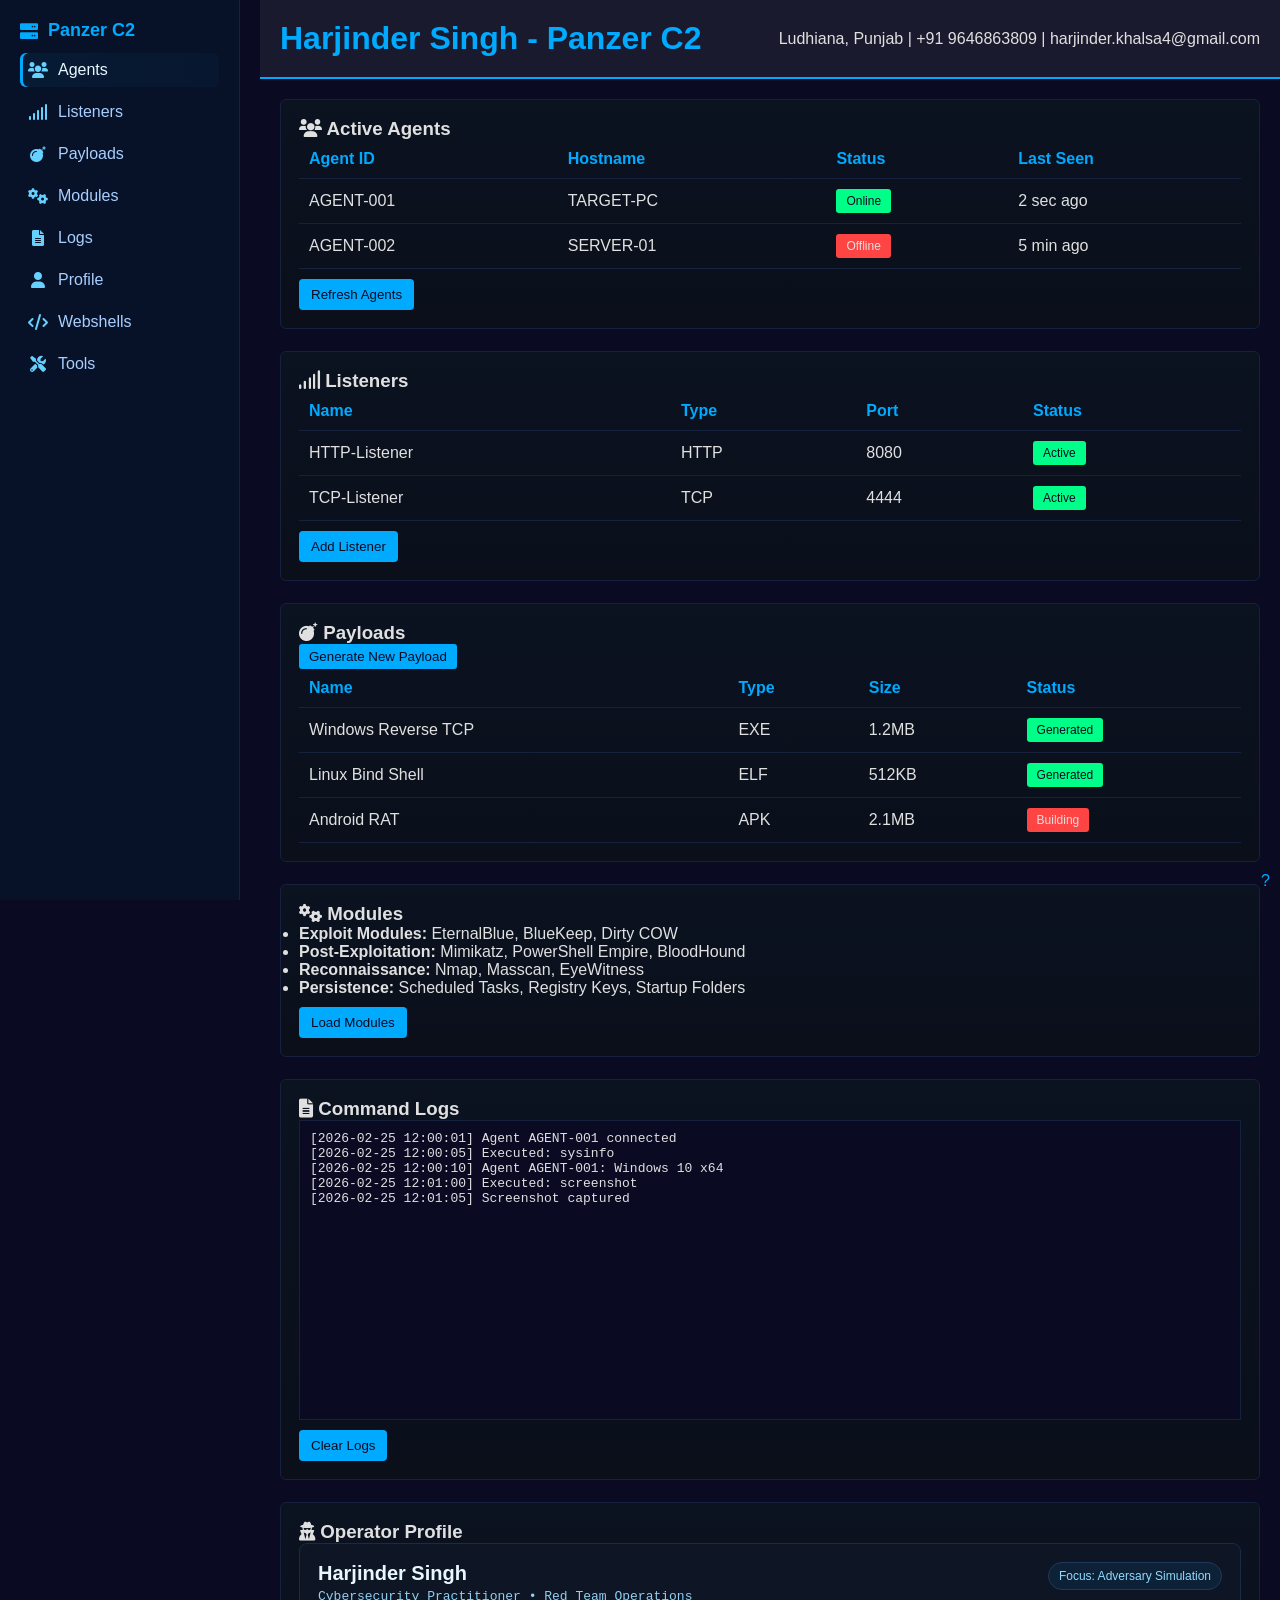
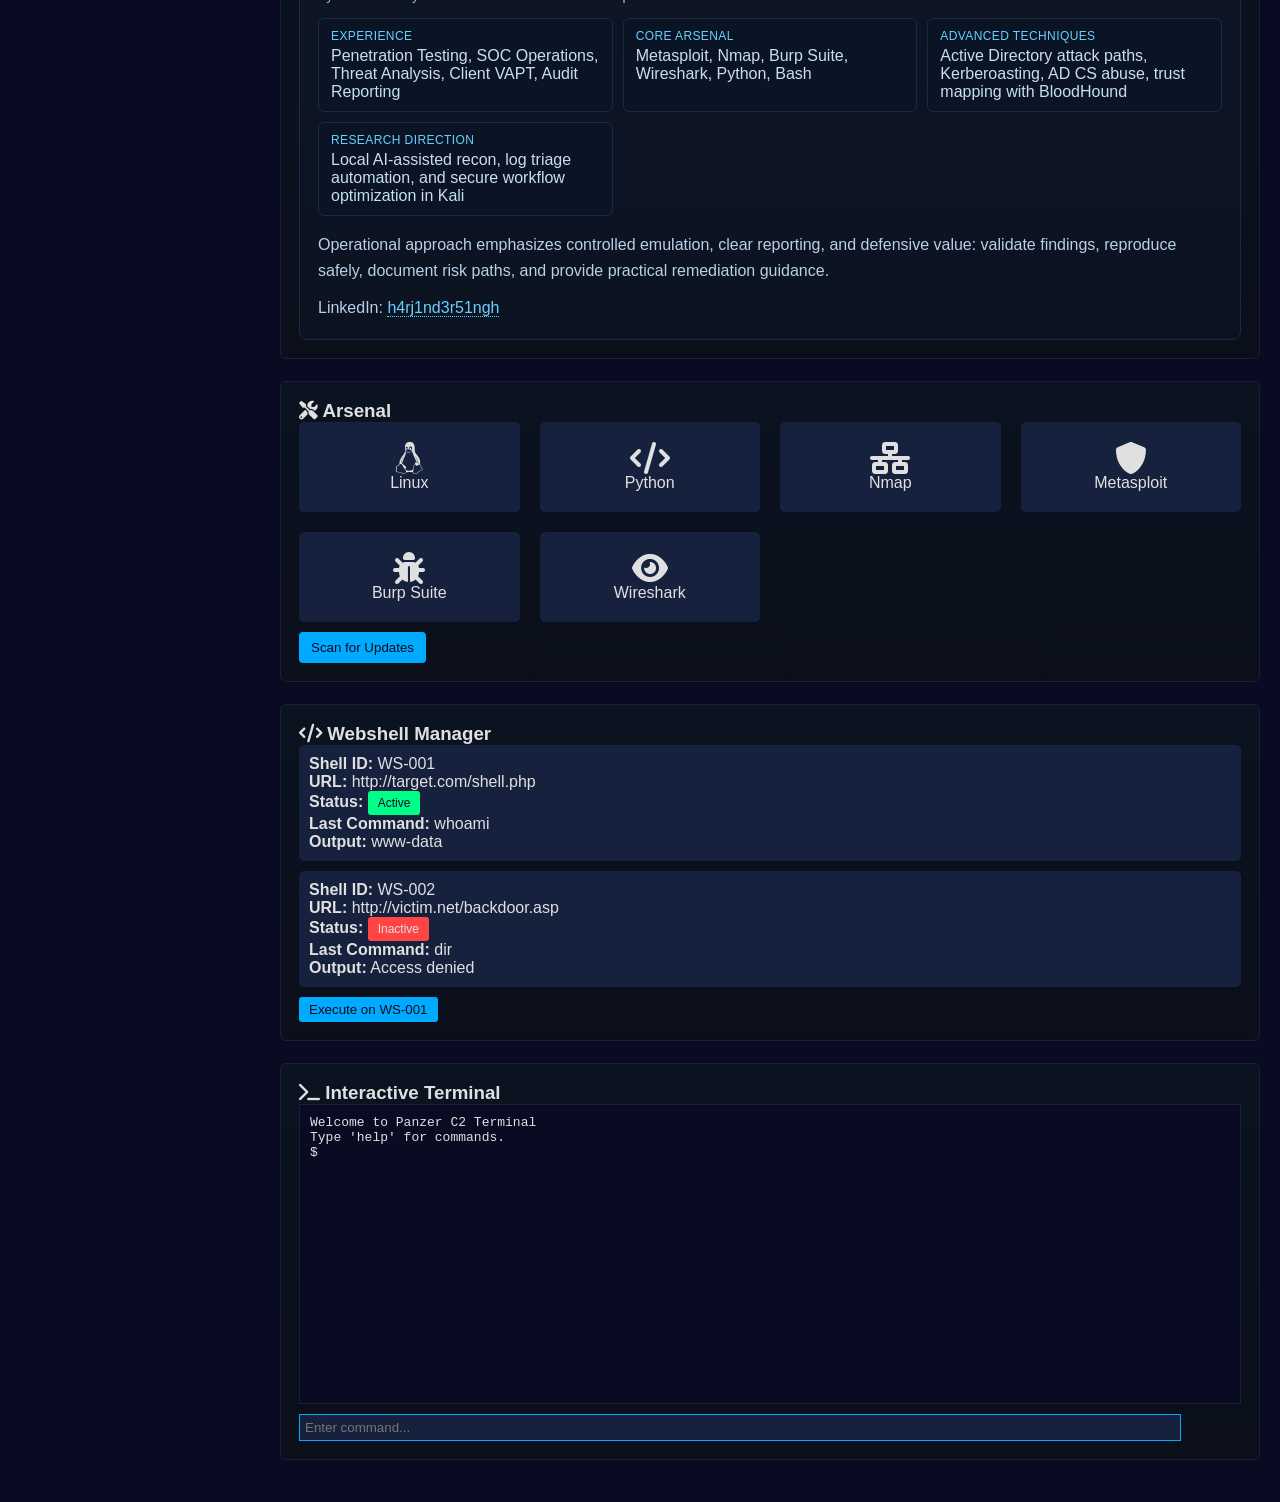
==== index.html @ d8435d5c "Add profile card section with user details" ====
<!DOCTYPE html>
<html lang="en">
<head>
    <meta charset="UTF-8">
    <meta name="viewport" content="width=device-width, initial-scale=1.0">
    <title>Harjinder Singh - Panzer C2</title>
    <link rel="stylesheet" href="https://cdnjs.cloudflare.com/ajax/libs/font-awesome/6.0.0/css/all.min.css">
    <style>
        * {
            box-sizing: border-box;
            margin: 0;
            padding: 0;
        }
        body {
            font-family: -apple-system, BlinkMacSystemFont, 'Segoe UI', Roboto, 'Helvetica Neue', Arial;
            background: #0a0a23;
            color: #e0e0e0;
            display: flex;
            min-height: 100vh;
        }

        .sidebar {
            width: 240px;
            background: #071228;
            padding: 20px;
            box-sizing: border-box;
            position: fixed;
            left: 0;
            top: 0;
            bottom: 0;
            overflow-y: auto;
            border-right: 1px solid #16213e;
        }
        .sidebar h2{
            color:#00aaff;
            font-size:18px;
            margin-bottom:12px;
            display:flex;
            align-items:center;
            gap:10px;
        }
        .sidebar ul{ list-style:none;padding:0;margin:10px 0; }
        .sidebar li{ margin:8px 0; }
        .sidebar a{ display:flex;gap:10px;align-items:center;color:#a8cfff;text-decoration:none;padding:8px;border-radius:6px;transition:background .12s,color .12s; }
        .sidebar a i{ width:20px; text-align:center; color:#66d1ff }
        .sidebar a:hover{ background: rgba(0,170,255,0.06); color:#e6f7ff }
        .sidebar a.active{ background: linear-gradient(90deg, rgba(0,170,255,0.06), rgba(0,170,255,0.03)); color:#e6f7ff; box-shadow: inset 3px 0 0 0 #00aaff }
        /* collapse behavior for small screens */
        .sidebar-toggle{ display:none; position:fixed; left:8px; top:8px; background:#00aaff;color:#071228;border:none;padding:8px;border-radius:6px; z-index:1000 }
        @media(max-width:900px){ .sidebar{ transform:translateX(-100%); transition:transform .22s ease } .sidebar.open{ transform:translateX(0) } .sidebar-toggle{ display:block } .main-content{ margin-left:0 } }

        .main-content {
            margin-left: 260px;
            flex: 1;
            display: flex;
            flex-direction: column;
            min-height: 100vh;
        }
        .header {
            background: #1a1a2e;
            padding: 20px;
            border-bottom: 2px solid #00aaff;
            display: flex;
            justify-content: space-between;
            align-items: center;
        }
        .header h1 {
            color: #00aaff;
        }
        /* audio removed - UI and engine stripped per user request */
        .dashboard {
            flex: 1;
            padding: 20px;
            overflow-y: auto;
        }
        /* panels styled later for unified dark gradient */
        .status {
            display: inline-block;
            padding: 5px 10px;
            border-radius: 3px;
            font-size: 12px;
        }
        .online { background: #00ff88; color: #0a0a23; }
        .offline { background: #ff4444; color: #e0e0e0; }
        table {
            width: 100%;
            border-collapse: collapse;
        }
        th, td {
            padding: 10px;
            text-align: left;
            border-bottom: 1px solid #16213e;
        }
        th {
            color: #00aaff;
        }
        .terminal {
            background: #0a0a23;
            border: 1px solid #16213e;
            height: 300px;
            overflow-y: auto;
            padding: 10px;
            font-family: monospace;
            color: #e0e0e0;
        }
        .input-group {
            margin-top: 10px;
        }
        input[type="text"] {
            width: calc(100% - 60px);
            background: #16213e;
            border: 1px solid #00aaff;
            color: #e0e0e0;
            padding: 5px;
        }
        input[type="text"]:focus {
            border-color: #00aaff;
            outline: none;
        }
        button {
            background: #00aaff;
            color: #0a0a23;
            border: none;
            padding: 5px 10px;
            cursor: pointer;
            border-radius: 3px;
        }
        button:hover {
            background: #0088cc;
        }
        .grid {
            display: grid;
            grid-template-columns: repeat(auto-fit, minmax(200px, 1fr));
            gap: 20px;
        }
        .grid div {
            text-align: center;
            padding: 20px;
            background: #16213e;
            border-radius: 5px;
            transition: background 0.3s;
        }
        .grid div:hover {
            background: #00aaff;
            color: #0a0a23;
        }
        .easter-egg {
            position: fixed;
            bottom: 10px;
            right: 10px;
            color: #00aaff;
            cursor: pointer;
        }
        .tooltip {
            position: relative;
            display: inline-block;
        }
        .tooltip .tooltiptext {
            visibility: hidden;
            width: 200px;
            background-color: #16213e;
            color: #e0e0e0;
            text-align: center;
            border-radius: 5px;
            padding: 5px;
            position: absolute;
            z-index: 1;
            bottom: 125%;
            left: 50%;
            margin-left: -100px;
            opacity: 0;
            transition: opacity 0.3s;
        }
        .tooltip:hover .tooltiptext {
            visibility: visible;
            opacity: 1;
        }
        .progress-bar {
            width: 100%;
            height: 20px;
            background: #16213e;
            border-radius: 10px;
            overflow: hidden;
            margin-top: 10px;
        }
        .progress-fill {
            height: 100%;
            background: #00aaff;
            width: 0%;
            transition: width 0.1s;
        }
        .webshell-item {
            background: #16213e;
            padding: 10px;
            margin-bottom: 10px;
            border-radius: 5px;
        }
        pre {
            overflow-x: auto;
            white-space: pre-wrap;
            word-wrap: break-word;
        }
        @keyframes glow {
            0% { box-shadow: 0 0 4px rgba(0,170,255,0.08); }
            50% { box-shadow: 0 0 16px rgba(0,170,255,0.12); }
            100% { box-shadow: 0 0 4px rgba(0,170,255,0.08); }
        }
        @keyframes slideIn {
            from { transform: translateY(18px); opacity: 0; }
            to { transform: translateY(0); opacity: 1; }
        }
        @keyframes rotate {
            from { transform: rotate(0deg); }
            to { transform: rotate(180deg); }
        }
        .panel {
            background: linear-gradient(180deg,#0b1220 0%, #0a0f1a 100%);
            border: 1px solid #16213e;
            border-radius: 6px;
            margin-bottom: 22px;
            padding: 18px;
            transition: border-color 0.2s ease, transform 0.2s ease, box-shadow 0.2s ease;
            animation: slideIn 0.42s ease-out;
            will-change: transform, box-shadow;
            position: relative;
            z-index: 1;
        }
        /* Use a focused class to avoid continuous pulsing and prevent overlap issues */
        .panel.focused {
            transform: translateY(-6px) scale(1.02);
            box-shadow: 0 12px 30px rgba(0,170,255,0.12);
            border-color: #00aaff;
            z-index: 50;
        }
        .panel:hover {
            border-color: #00aaff;
        }
        .panel h3 i {
            transition: transform 0.6s ease;
            display: inline-block;
        }
        .panel h3 i:hover {
            transform: rotate(180deg);
        }
        .action-btn {
            background: #00aaff;
            color: #0a0a23;
            border: none;
            padding: 8px 12px;
            cursor: pointer;
            border-radius: 4px;
            margin-top: 10px;
            transition: background 0.18s ease, box-shadow 0.18s ease, transform 0.12s ease;
        }
        .action-btn:hover {
            background: #0088cc;
            box-shadow: 0 8px 20px rgba(0,170,255,0.12);
            transform: translateY(-2px);
        }
        .profile-card {
            background: linear-gradient(180deg,#0e1626 0%, #0b1220 100%);
            border: 1px solid #1c2a45;
            border-radius: 8px;
            padding: 18px;
        }
        .profile-top {
            display: flex;
            justify-content: space-between;
            gap: 12px;
            flex-wrap: wrap;
            margin-bottom: 14px;
        }
        .profile-name {
            color: #e8f6ff;
            font-size: 20px;
            font-weight: 700;
            margin-bottom: 4px;
        }
        .profile-role {
            color: #8fcff1;
            font-family: 'Courier New', monospace;
            font-size: 13px;
        }
        .profile-badge {
            color: #91d9ff;
            border: 1px solid #1f395c;
            border-radius: 999px;
            padding: 6px 10px;
            font-size: 12px;
            align-self: flex-start;
            background: rgba(0,170,255,0.08);
        }
        .profile-grid {
            display: grid;
            grid-template-columns: repeat(auto-fit, minmax(240px, 1fr));
            gap: 10px;
            margin: 12px 0 16px;
        }
        .profile-item {
            background: #0b1424;
            border: 1px solid #1a2a45;
            border-radius: 6px;
            padding: 10px 12px;
            color: #c6dff2;
        }
        .profile-label {
            display: block;
            color: #66d1ff;
            font-size: 12px;
            margin-bottom: 4px;
            text-transform: uppercase;
            letter-spacing: .4px;
        }
        .profile-note {
            margin-top: 12px;
            color: #b8d1e6;
            line-height: 1.6;
        }
        .profile-link {
            color: #66d1ff;
            text-decoration: none;
            border-bottom: 1px dotted #66d1ff;
        }
        .profile-link:hover {
            color: #a8e8ff;
            border-bottom-color: #a8e8ff;
        }
    </style>
</head>
<body>
    <button class="sidebar-toggle" id="sidebarToggle">☰</button>
    <div class="sidebar">
        <h2><i class="fas fa-server"></i> Panzer C2</h2>
        <ul>
            <li><a href="#agents" class="active"><i class="fas fa-users"></i> Agents</a></li>
            <li><a href="#listeners"><i class="fas fa-signal"></i> Listeners</a></li>
            <li><a href="#payloads"><i class="fas fa-bomb"></i> Payloads</a></li>
            <li><a href="#modules"><i class="fas fa-cogs"></i> Modules</a></li>
            <li><a href="#logs"><i class="fas fa-file-alt"></i> Logs</a></li>
            <!-- Red Team Tactics removed -->
            <li><a href="#profile"><i class="fas fa-user"></i> Profile</a></li>
            <li><a href="#webshells"><i class="fas fa-code"></i> Webshells</a></li>
            <li><a href="#tools"><i class="fas fa-tools"></i> Tools</a></li>
        </ul>
    </div>
    <div class="main-content">
        <div class="header">
            <h1>Harjinder Singh - Panzer C2</h1>
            <div style="display:flex;gap:10px;align-items:center;">
                <div>Ludhiana, Punjab | +91 9646863809 | harjinder.khalsa4@gmail.com</div>
            </div>
        </div>
        <div class="dashboard">
            <div id="agents" class="panel">
                <h3><i class="fas fa-users"></i> Active Agents</h3>
                <table>
                    <thead>
                        <tr>
                            <th>Agent ID</th>
                            <th>Hostname</th>
                            <th>Status</th>
                            <th>Last Seen</th>
                        </tr>
                    </thead>
                    <tbody>
                        <tr>
                            <td>AGENT-001</td>
                            <td>TARGET-PC</td>
                            <td><span class="status online">Online</span></td>
                            <td id="agent1-time">0 sec ago</td>
                        </tr>
                        <tr>
                            <td>AGENT-002</td>
                            <td>SERVER-01</td>
                            <td><span class="status offline">Offline</span></td>
                            <td id="agent2-time">5 min ago</td>
                        </tr>
                    </tbody>
                </table>
                <button class="action-btn" onclick="refreshAgents()">Refresh Agents</button>
            </div>
            <div id="listeners" class="panel">
                <h3><i class="fas fa-signal"></i> Listeners</h3>
                <table>
                    <thead>
                        <tr>
                            <th>Name</th>
                            <th>Type</th>
                            <th>Port</th>
                            <th>Status</th>
                        </tr>
                    </thead>
                    <tbody>
                        <tr>
                            <td>HTTP-Listener</td>
                            <td>HTTP</td>
                            <td>8080</td>
                            <td><span class="status online">Active</span></td>
                        </tr>
                        <tr>
                            <td>TCP-Listener</td>
                            <td>TCP</td>
                            <td>4444</td>
                            <td><span class="status online">Active</span></td>
                        </tr>
                    </tbody>
                </table>
                <button class="action-btn" onclick="addListener()">Add Listener</button>
            </div>
            <div id="payloads" class="panel">
                <h3><i class="fas fa-bomb"></i> Payloads</h3>
                <button onclick="generatePayload()">Generate New Payload</button>
                <div class="progress-bar" id="payload-progress" style="display: none;">
                    <div class="progress-fill" id="payload-fill"></div>
                </div>
                <table>
                    <thead>
                        <tr>
                            <th>Name</th>
                            <th>Type</th>
                            <th>Size</th>
                            <th>Status</th>
                        </tr>
                    </thead>
                    <tbody id="payload-table">
                        <tr>
                            <td>Windows Reverse TCP</td>
                            <td>EXE</td>
                            <td>1.2MB</td>
                            <td><span class="status online">Generated</span></td>
                        </tr>
                        <tr>
                            <td>Linux Bind Shell</td>
                            <td>ELF</td>
                            <td>512KB</td>
                            <td><span class="status online">Generated</span></td>
                        </tr>
                        <tr>
                            <td>Android RAT</td>
                            <td>APK</td>
                            <td>2.1MB</td>
                            <td><span class="status offline">Building</span></td>
                        </tr>
                    </tbody>
                </table>
            </div>
            <div id="modules" class="panel">
                <h3><i class="fas fa-cogs"></i> Modules</h3>
                <ul>
                    <li><strong>Exploit Modules:</strong> EternalBlue, BlueKeep, Dirty COW</li>
                    <li><strong>Post-Exploitation:</strong> Mimikatz, PowerShell Empire, BloodHound</li>
                    <li><strong>Reconnaissance:</strong> Nmap, Masscan, EyeWitness</li>
                    <li><strong>Persistence:</strong> Scheduled Tasks, Registry Keys, Startup Folders</li>
                </ul>
                <button class="action-btn" onclick="loadModules()">Load Modules</button>
            </div>
            <div id="logs" class="panel">
                <h3><i class="fas fa-file-alt"></i> Command Logs</h3>
                <div class="terminal" id="logs-output">
                    <p>[2026-02-25 12:00:01] Agent AGENT-001 connected</p>
                    <p>[2026-02-25 12:00:05] Executed: sysinfo</p>
                    <p>[2026-02-25 12:00:10] Agent AGENT-001: Windows 10 x64</p>
                    <p>[2026-02-25 12:01:00] Executed: screenshot</p>
                    <p>[2026-02-25 12:01:05] Screenshot captured</p>
                </div>
                <button class="action-btn" onclick="clearLogs()">Clear Logs</button>
            </div>
            <!-- Tips panel removed per request -->
            <div id="profile" class="panel">
                <h3><i class="fas fa-user-secret"></i> Operator Profile</h3>
                <div class="profile-card">
                    <div class="profile-top">
                        <div>
                            <div class="profile-name">Harjinder Singh</div>
                            <div class="profile-role">Cybersecurity Practitioner • Red Team Operations</div>
                        </div>
                        <span class="profile-badge">Focus: Adversary Simulation</span>
                    </div>

                    <div class="profile-grid">
                        <div class="profile-item">
                            <span class="profile-label">Experience</span>
                            Penetration Testing, SOC Operations, Threat Analysis, Client VAPT, Audit Reporting
                        </div>
                        <div class="profile-item">
                            <span class="profile-label">Core Arsenal</span>
                            Metasploit, Nmap, Burp Suite, Wireshark, Python, Bash
                        </div>
                        <div class="profile-item">
                            <span class="profile-label">Advanced Techniques</span>
                            Active Directory attack paths, Kerberoasting, AD CS abuse, trust mapping with BloodHound
                        </div>
                        <div class="profile-item">
                            <span class="profile-label">Research Direction</span>
                            Local AI-assisted recon, log triage automation, and secure workflow optimization in Kali
                        </div>
                    </div>

                    <div class="profile-note">
                        Operational approach emphasizes controlled emulation, clear reporting, and defensive value: validate findings, reproduce safely, document risk paths, and provide practical remediation guidance.
                    </div>

                    <div class="profile-note">
                        LinkedIn: <a class="profile-link" href="https://www.linkedin.com/in/h4rj1nd3r51ngh/" target="_blank">h4rj1nd3r51ngh</a>
                    </div>
                </div>
            </div>
            <div id="tools" class="panel">
                <h3><i class="fas fa-tools"></i> Arsenal</h3>
                <div class="grid">
                    <div class="tooltip"><i class="fab fa-linux fa-2x"></i><br>Linux<span class="tooltiptext">Master Linux for red team ops - essential for pentesting.</span></div>
                    <div class="tooltip"><i class="fas fa-code fa-2x"></i><br>Python<span class="tooltiptext">Script custom tools and automate attacks with Python.</span></div>
                    <div class="tooltip"><i class="fas fa-network-wired fa-2x"></i><br>Nmap<span class="tooltiptext">Network mapper for reconnaissance and port scanning.</span></div>
                    <div class="tooltip"><i class="fas fa-shield-alt fa-2x"></i><br>Metasploit<span class="tooltiptext">Framework for developing and executing exploits.</span></div>
                    <div class="tooltip"><i class="fas fa-bug fa-2x"></i><br>Burp Suite<span class="tooltiptext">Web vulnerability scanner and proxy tool.</span></div>
                    <div class="tooltip"><i class="fas fa-eye fa-2x"></i><br>Wireshark<span class="tooltiptext">Packet analyzer for network traffic inspection.</span></div>
                </div>
                <button class="action-btn" onclick="scanTools()">Scan for Updates</button>
            </div>
            <div id="webshells" class="panel">
                <h3><i class="fas fa-code"></i> Webshell Manager</h3>
                <div class="webshell-item">
                    <strong>Shell ID:</strong> WS-001<br>
                    <strong>URL:</strong> http://target.com/shell.php<br>
                    <strong>Status:</strong> <span class="status online">Active</span><br>
                    <strong>Last Command:</strong> whoami<br>
                    <strong>Output:</strong> www-data
                </div>
                <div class="webshell-item">
                    <strong>Shell ID:</strong> WS-002<br>
                    <strong>URL:</strong> http://victim.net/backdoor.asp<br>
                    <strong>Status:</strong> <span class="status offline">Inactive</span><br>
                    <strong>Last Command:</strong> dir<br>
                    <strong>Output:</strong> Access denied
                </div>
                <button onclick="executeWebshell('WS-001', 'ls -la')">Execute on WS-001</button>
            </div>
            <div class="panel">
                <h3><i class="fas fa-terminal"></i> Interactive Terminal</h3>
                <div class="terminal" id="terminal-output">
                    <p>Welcome to Panzer C2 Terminal</p>
                    <p>Type 'help' for commands.</p>
                    <p>$ </p>
                </div>
                <div class="input-group">
                    <input type="text" id="terminal-input" placeholder="Enter command..." onkeypress="handleKeyPress(event)">
                </div>
            </div>
        </div>
    </div>
    <script>
        function handleKeyPress(event) {
            if (event.key === 'Enter') {
                const input = document.getElementById('terminal-input');
                const output = document.getElementById('terminal-output');
                const command = input.value.trim();
                output.innerHTML += `<p>$ ${command}</p>`;
                if (window.playType) playType();
                processCommand(command, output);
                input.value = '';
                output.scrollTop = output.scrollHeight;
            }
        }

        function processCommand(cmd, output) {
            const commands = {
                'help': 'Available: help, whoami, agents, listeners, payloads, modules, sysinfo, nmap, exploit, pivot, screenshot, keylog, clear, easter',
                'whoami': 'Operator: harjinder\nRole: Red Team Lead\nClearance: TOP SECRET',
                'agents': 'AGENT-001: TARGET-PC (Online) - Windows 10\nAGENT-002: SERVER-01 (Offline) - Linux\nAGENT-003: MOBILE-01 (Online) - Android',
                'listeners': 'HTTP-Listener: 8080 (Active) - 192.168.1.100\nTCP-Listener: 4444 (Active) - 10.0.0.1\nHTTPS-Listener: 8443 (Active) - domain.com',
                'payloads': 'Available Payloads:\n- windows/meterpreter/reverse_tcp\n- linux/x64/meterpreter/reverse_tcp\n- android/meterpreter/reverse_tcp',
                'modules': 'Loaded Modules:\n- exploit/windows/smb/ms17_010_eternalblue\n- post/windows/gather/hashdump\n- auxiliary/scanner/portscan/tcp',
                'sysinfo': 'Panzer C2 Server\nOS: Kali Linux 2023.4\nKernel: 6.1.0\nUptime: 7 days\nMemory: 8GB/16GB\nCPU: Intel i7-9750H',
                'nmap': 'Starting Nmap 7.94 ( https://nmap.org )\nNmap scan report for 192.168.1.1\nHost is up (0.00050s latency).\nNot shown: 997 closed tcp ports (reset)\nPORT    STATE SERVICE  VERSION\n22/tcp  open  ssh      OpenSSH 8.9p1\n80/tcp  open  http     Apache httpd 2.4.54\n443/tcp open  ssl/http Apache httpd 2.4.54',
                'exploit': 'Usage: exploit <module> <target>\nExample: exploit eternalblue 192.168.1.100\n[*] Exploiting target...\n[+] Shell obtained!',
                'pivot': 'Pivoting through AGENT-001...\n[*] Setting up SOCKS proxy on port 1080\n[+] Pivot established. Use proxychains for lateral movement.',
                'screenshot': 'Taking screenshot from AGENT-001...\n[+] Screenshot saved: screenshot_20260225.png',
                'keylog': 'Starting keylogger on AGENT-001...\n[+] Keylogger active. Logs will be exfiltrated every 5 minutes.',
                'easter': '🎉 Easter Egg Found! You\'re a true hacker. Here\'s a tip: Always sanitize your inputs! 🦕',
                'clear': () => { output.innerHTML = '<p>Welcome to Panzer C2 Terminal</p><p>Type \'help\' for commands.</p><p>$ </p>'; return ''; }
            };
            let response = commands[cmd] || `Unknown command: ${cmd}. Type 'help' for available commands.`;
            if (typeof response === 'function') {
                response = response();
            }
            if (response) {
                const lines = response.split('\n');
                lines.forEach(line => output.innerHTML += `<p>${line}</p>`);
                if (cmd !== 'clear') output.innerHTML += '<p>$ </p>';
            }
        }

        // Sidebar navigation
        document.querySelectorAll('.sidebar a').forEach(link => {
            link.addEventListener('click', function(e) {
                e.preventDefault();
                document.querySelectorAll('.sidebar a').forEach(a => a.classList.remove('active'));
                this.classList.add('active');
                const target = document.getElementById(this.getAttribute('href').substring(1));
                if (target) {
                    target.scrollIntoView({ behavior: 'smooth' });
                }
            });
        });

        // sidebar toggle (small screens)
        const sidebarToggle = document.getElementById('sidebarToggle');
        if(sidebarToggle){ sidebarToggle.addEventListener('click', ()=>{
            document.querySelector('.sidebar').classList.toggle('open');
        }); }

        // ensure first menu item active by default
        (function(){ const first = document.querySelector('.sidebar a'); if(first) first.classList.add('active'); })();

        // Dynamic agent response times
        let agent1Seconds = 0;
        setInterval(() => {
            agent1Seconds = (agent1Seconds + 1) % 60;
            document.getElementById('agent1-time').textContent = agent1Seconds + ' sec ago';
        }, 1000);

        // Payload generation animation
        function generatePayload() {
            const progress = document.getElementById('payload-progress');
            const fill = document.getElementById('payload-fill');
            const table = document.getElementById('payload-table');
            progress.style.display = 'block';
            let width = 0;
            const interval = setInterval(() => {
                width += 2;
                fill.style.width = width + '%';
                if (width >= 100) {
                    clearInterval(interval);
                    progress.style.display = 'none';
                    fill.style.width = '0%';
                    // Add new payload to table
                    const row = table.insertRow();
                    row.innerHTML = `
                        <td>New Payload</td>
                        <td>EXE</td>
                        <td>1.5MB</td>
                        <td><span class="status online">Generated</span></td>
                    `;
                    // play success sound
                    if (window.playSuccess) playSuccess();
                }
            }, 50);
        }

        // Webshell execution
        function executeWebshell(id, cmd) {
            alert(`Executing "${cmd}" on ${id}`);
            if (window.playExecute) playExecute();
            // Simulate output update
        }

        // New interactive functions
        function refreshAgents() {
            alert('Refreshing agents...');
            // Reset times
            agent1Seconds = 0;
            document.getElementById('agent1-time').textContent = '0 sec ago';
            if (window.playClick) playClick();
        }

        function addListener() {
            const table = document.querySelector('#listeners table tbody');
            const row = table.insertRow();
            row.innerHTML = `
                <td>New-Listener</td>
                <td>HTTPS</td>
                <td>8443</td>
                <td><span class="status online">Active</span></td>
            `;
            alert('New listener added!');
            if (window.playClick) playClick();
        }

        function loadModules() {
            alert('Modules loaded successfully!');
            if (window.playClick) playClick();
        }

        function clearLogs() {
            document.getElementById('logs-output').innerHTML = '<p>Logs cleared.</p>';
            if (window.playClick) playClick();
        }

        function scanTools() {
            alert('Scanning tools for updates... All up to date!');
            if (window.playClick) playClick();
        }

        // Simplified panel interactions (games and tips removed)
        function initPanelInteractions() {
            const panels = document.querySelectorAll('.panel');
            panels.forEach((p, i) => {
                p.style.animationDelay = `${i * 80}ms`;
                p.addEventListener('mouseenter', () => p.classList.add('focused'));
                p.addEventListener('mouseleave', () => p.classList.remove('focused'));
            });
            document.querySelectorAll('.action-btn').forEach(btn => {
                btn.addEventListener('click', () => { if (window.playClick) playClick(); });
            });
            document.addEventListener('click', (e) => {
                if (!e.target.closest('.panel')) panels.forEach(x => x.classList.remove('focused'));
            });
        }

        document.addEventListener('DOMContentLoaded', () => {
            initPanelInteractions();
        });

        /* audio removed: define harmless stubs so remaining calls are no-ops */
        function playClick(){}
        function playHover(){}
        function playSuccess(){}
        function playPop(){}
        function playType(){}
        function playExecute(){}
    </script>
    <div class="easter-egg" onclick="alert('🎉 You found the Easter Egg! Pro tip: Use \'easter\' in the terminal for more fun. 🦕')">?</div>
</body>
</html>
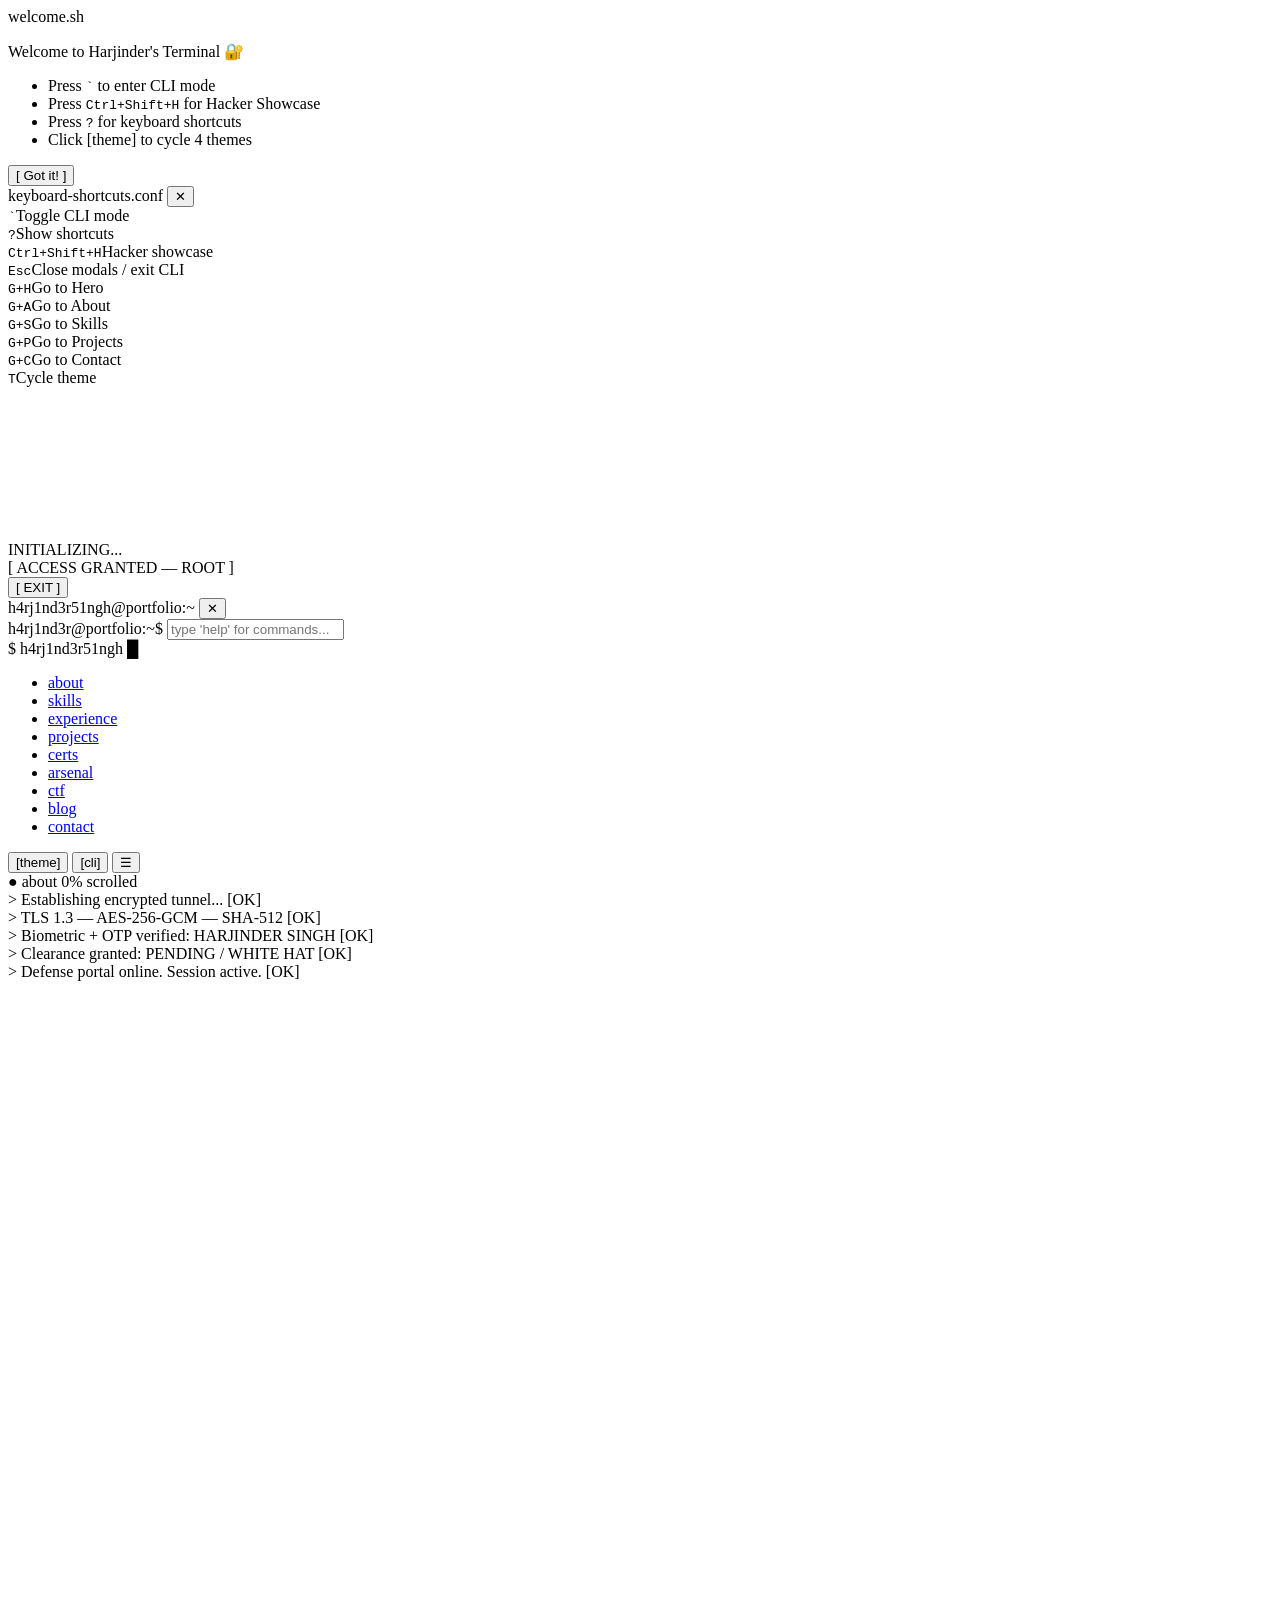
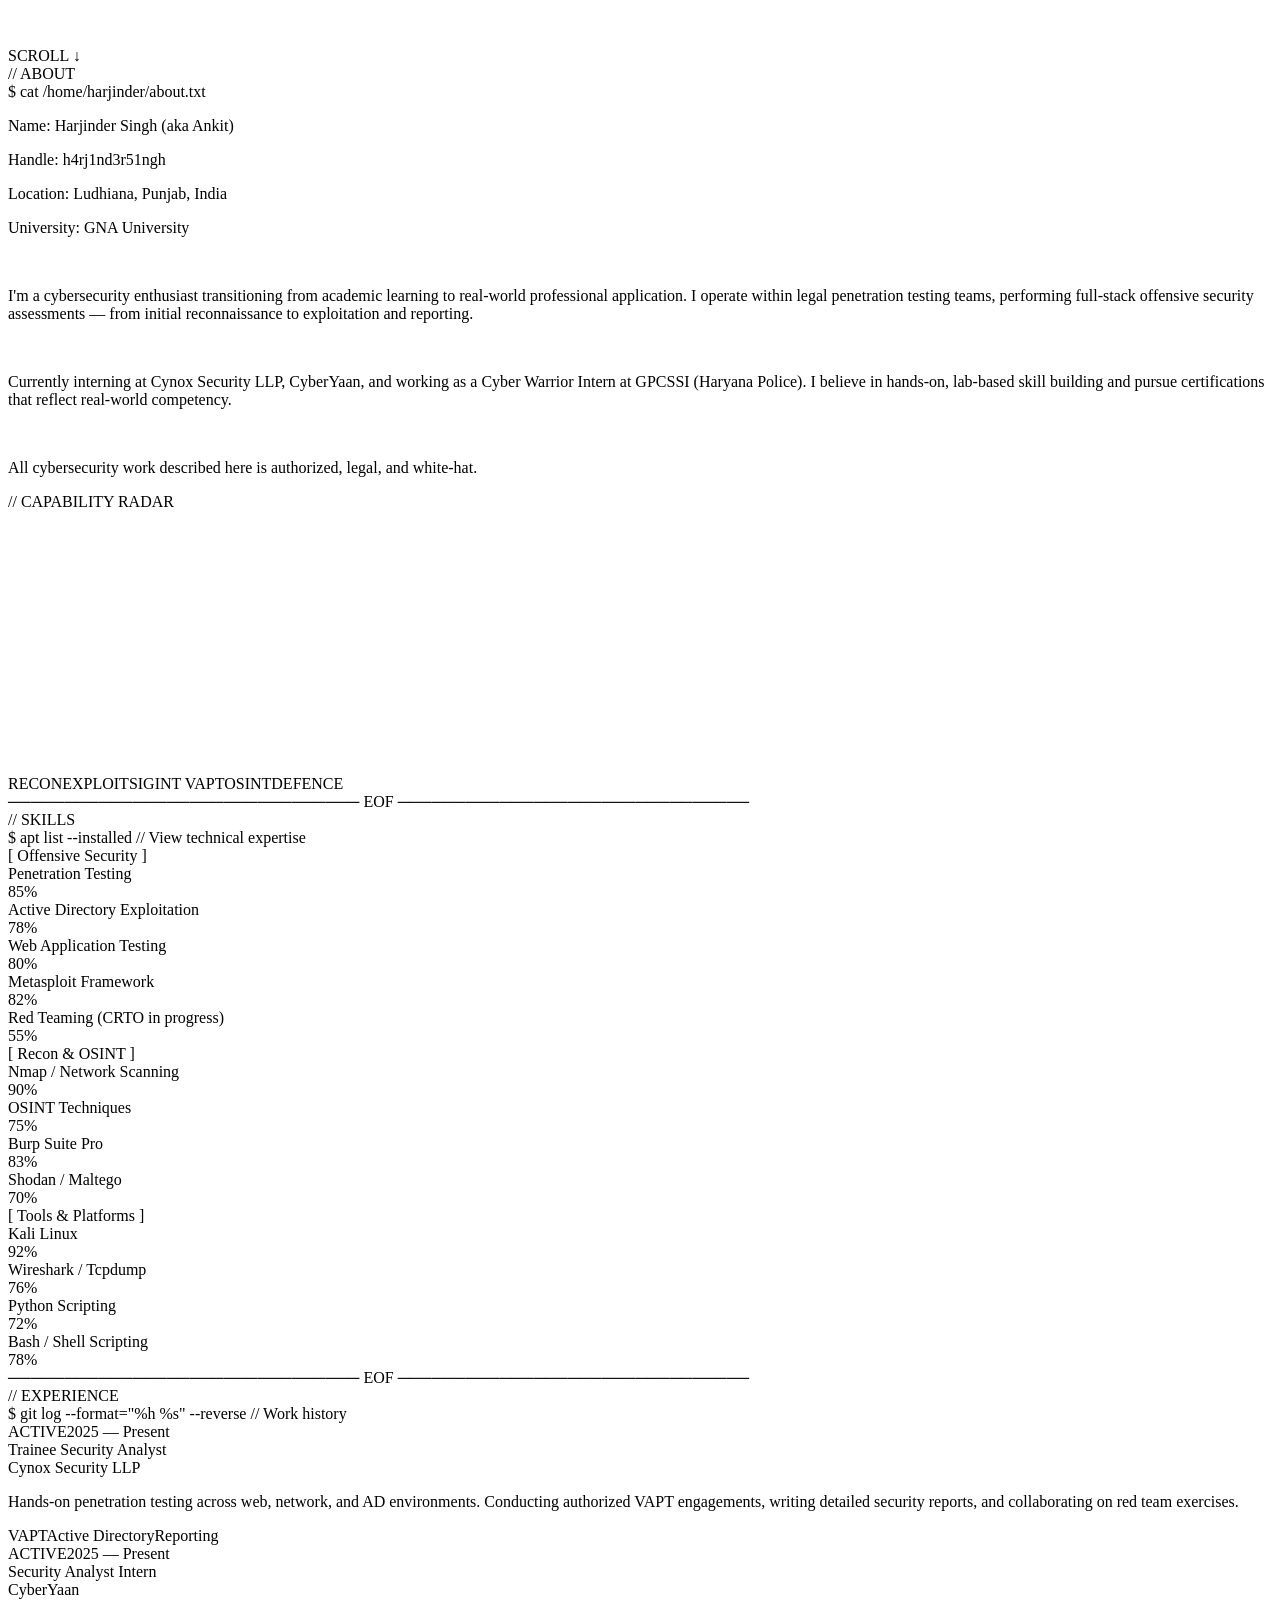
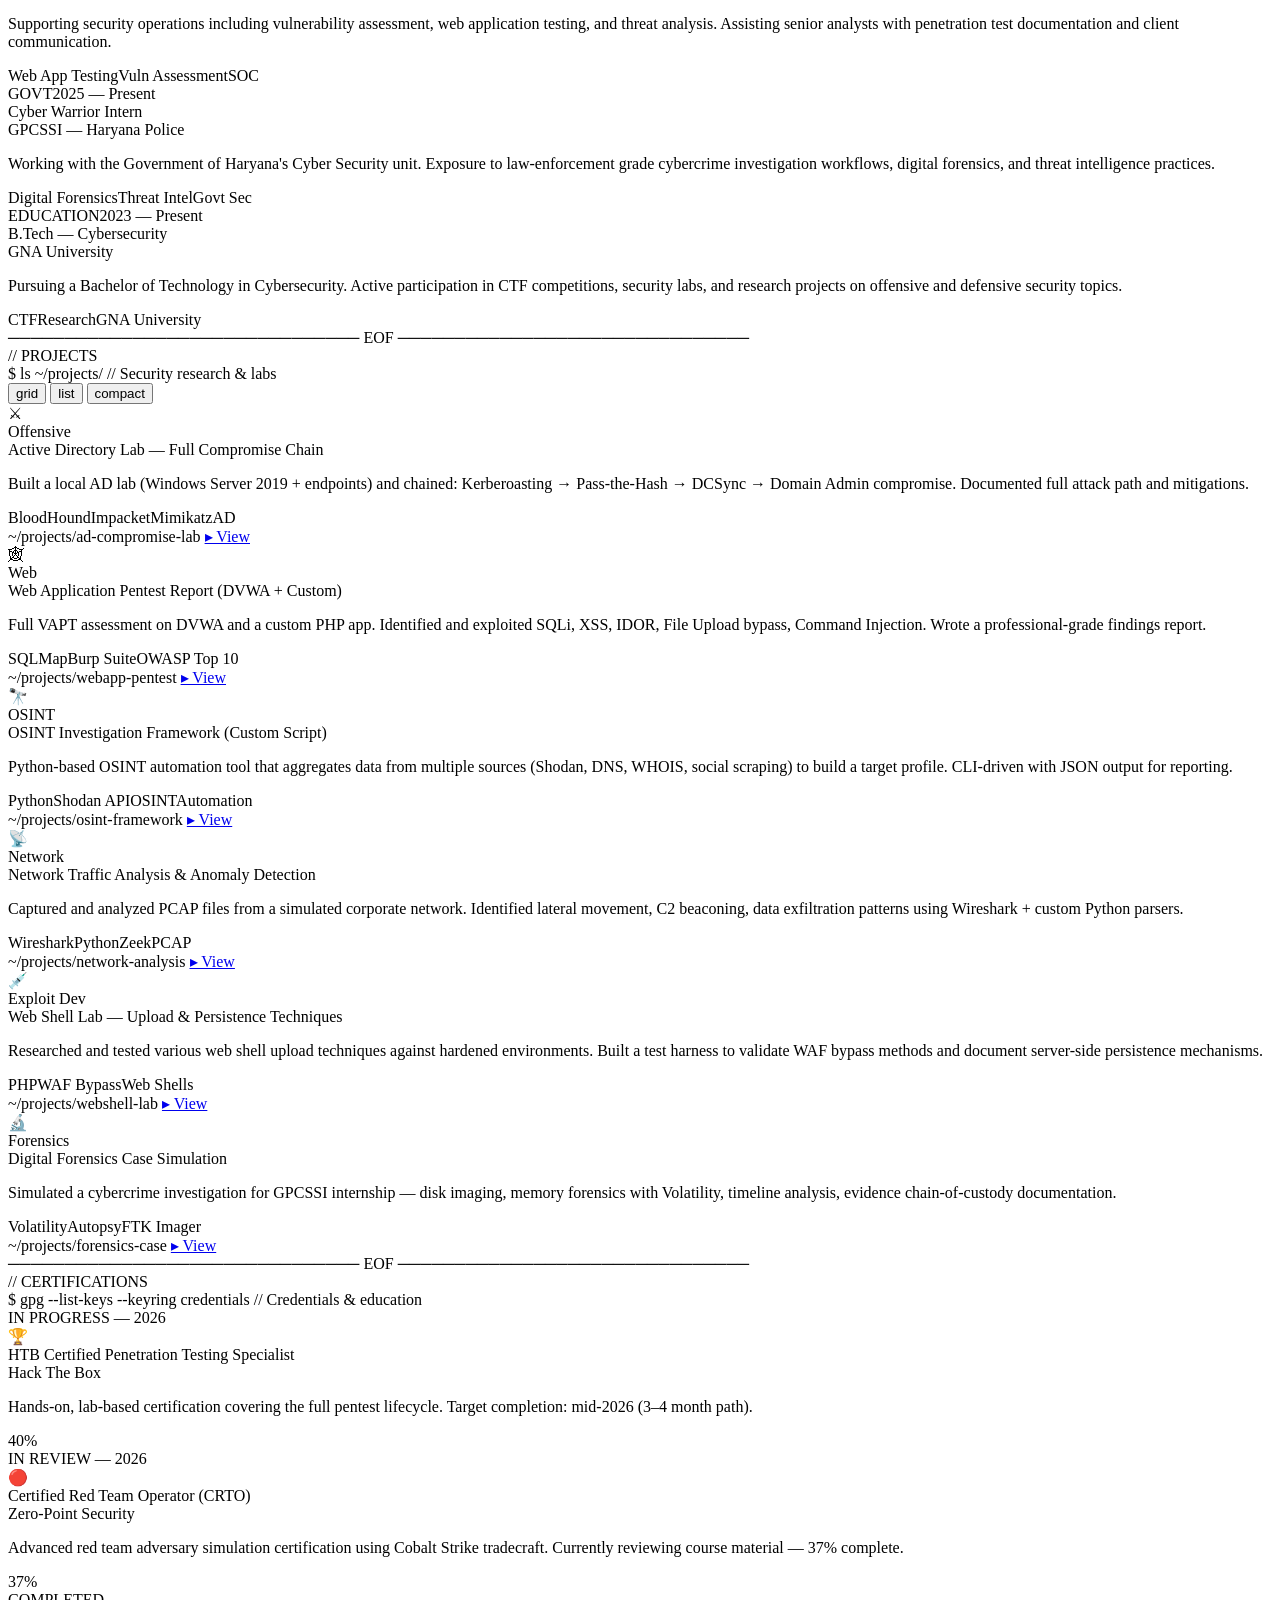
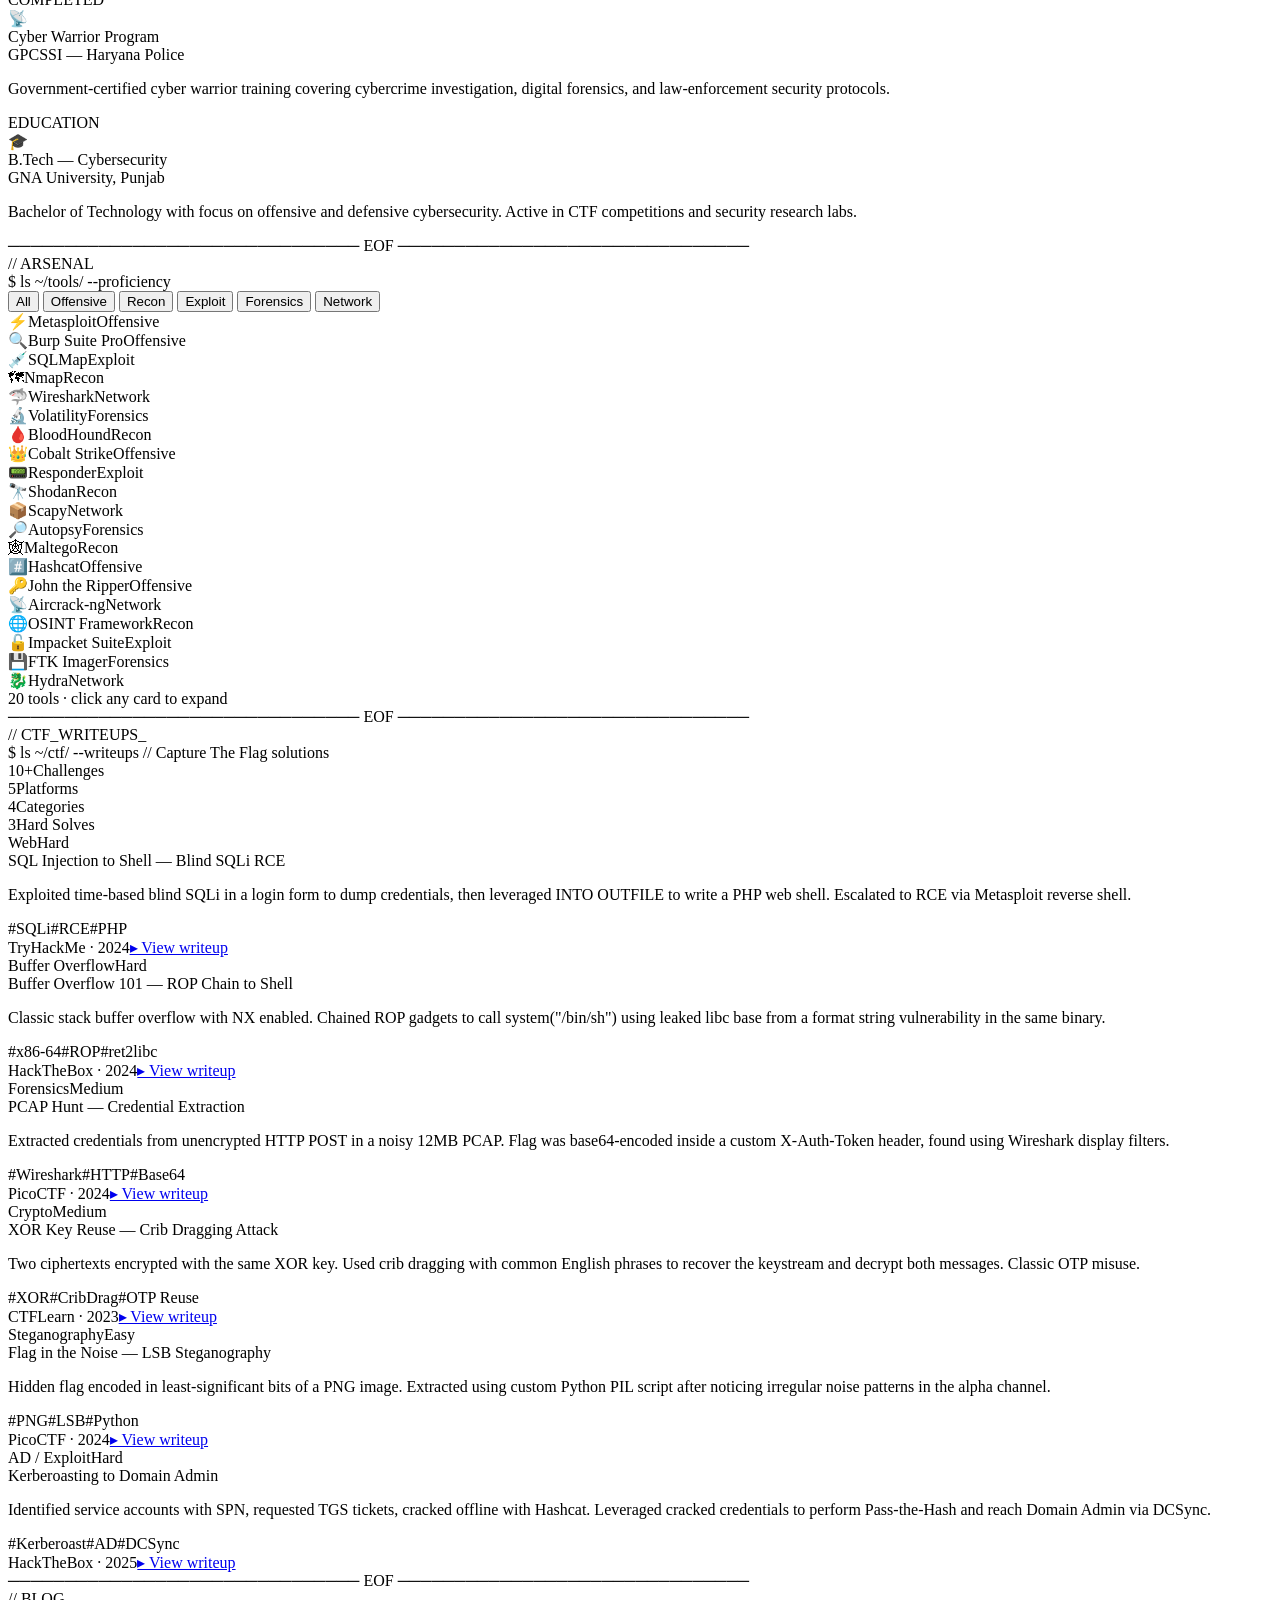
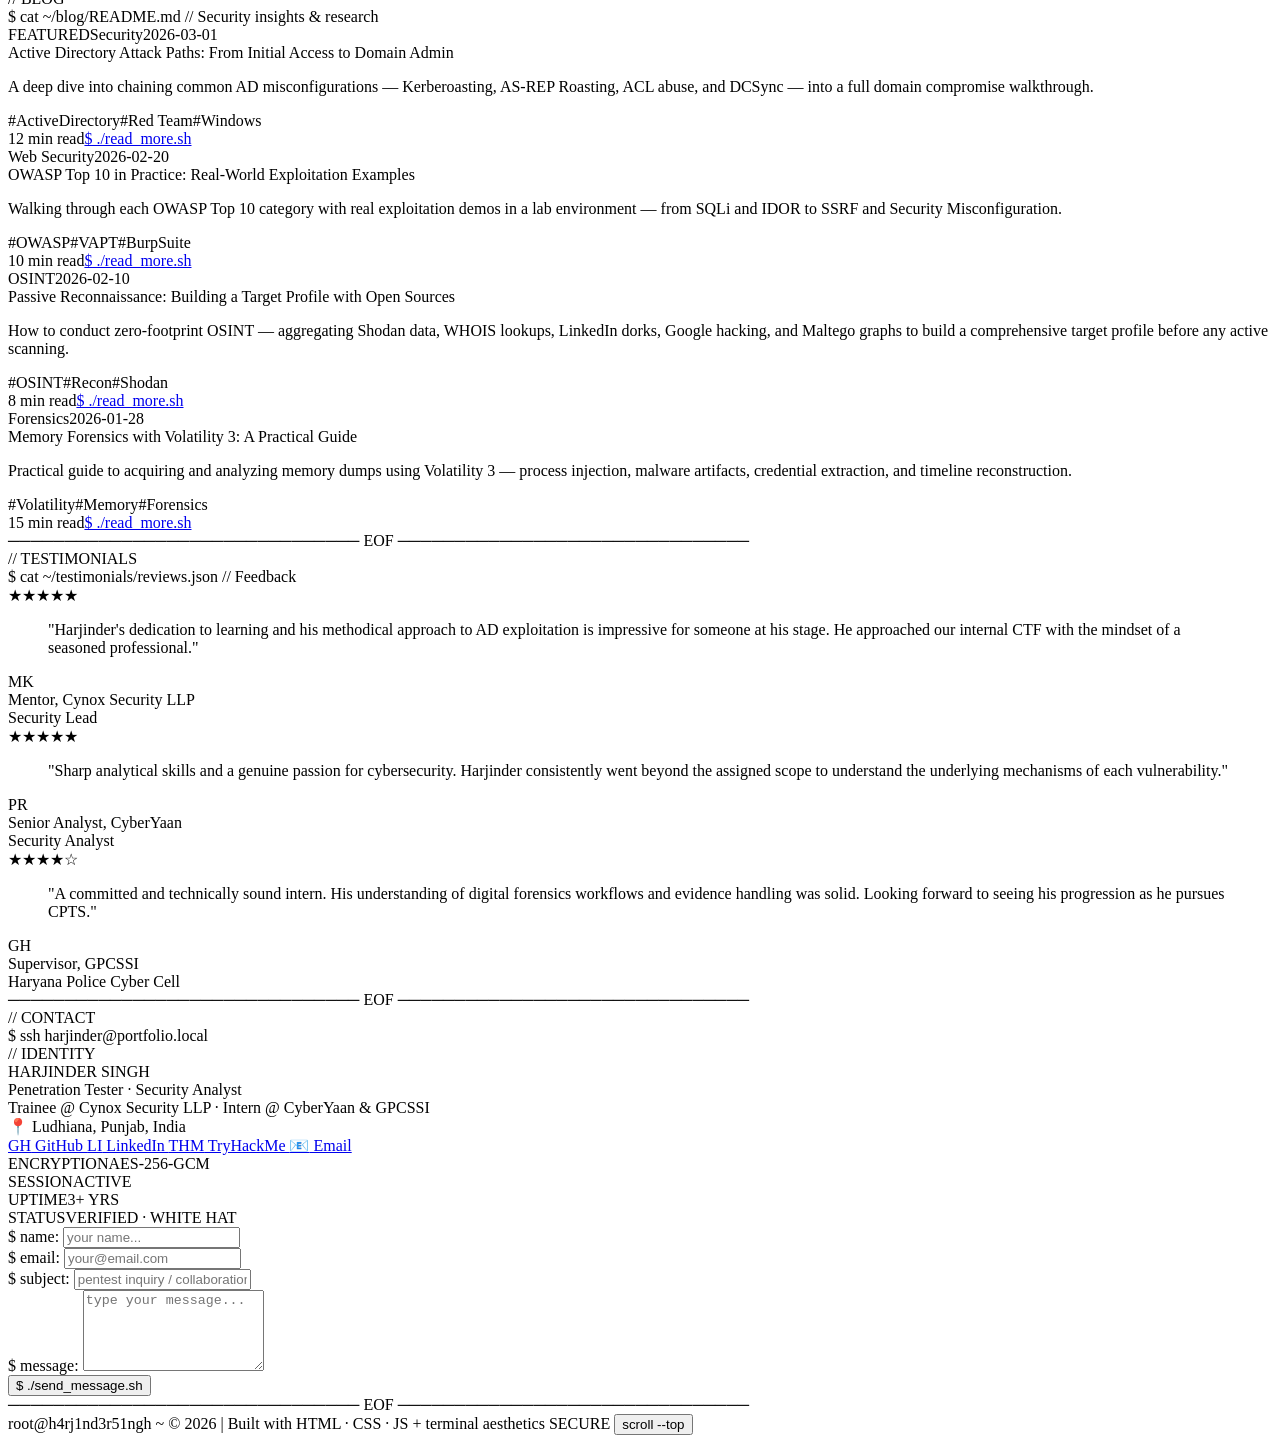
==== commit fa87f96f: "Update index.html" ====
--- a/index.html
+++ b/index.html
@@ -1,724 +1,797 @@
 <!DOCTYPE html>
-<html lang="en">
+<html lang="en" data-theme="matrix">
 <head>
-    <meta charset="UTF-8">
-    <meta name="viewport" content="width=device-width, initial-scale=1.0">
-    <title>Harjinder Singh - Panzer C2</title>
-    <link rel="stylesheet" href="https://cdnjs.cloudflare.com/ajax/libs/font-awesome/6.0.0/css/all.min.css">
-    <style>
-        * {
-            box-sizing: border-box;
-            margin: 0;
-            padding: 0;
-        }
-        body {
-            font-family: -apple-system, BlinkMacSystemFont, 'Segoe UI', Roboto, 'Helvetica Neue', Arial;
-            background: #0a0a23;
-            color: #e0e0e0;
-            display: flex;
-            min-height: 100vh;
-        }
-
-        .sidebar {
-            width: 240px;
-            background: #071228;
-            padding: 20px;
-            box-sizing: border-box;
-            position: fixed;
-            left: 0;
-            top: 0;
-            bottom: 0;
-            overflow-y: auto;
-            border-right: 1px solid #16213e;
-        }
-        .sidebar h2{
-            color:#00aaff;
-            font-size:18px;
-            margin-bottom:12px;
-            display:flex;
-            align-items:center;
-            gap:10px;
-        }
-        .sidebar ul{ list-style:none;padding:0;margin:10px 0; }
-        .sidebar li{ margin:8px 0; }
-        .sidebar a{ display:flex;gap:10px;align-items:center;color:#a8cfff;text-decoration:none;padding:8px;border-radius:6px;transition:background .12s,color .12s; }
-        .sidebar a i{ width:20px; text-align:center; color:#66d1ff }
-        .sidebar a:hover{ background: rgba(0,170,255,0.06); color:#e6f7ff }
-        .sidebar a.active{ background: linear-gradient(90deg, rgba(0,170,255,0.06), rgba(0,170,255,0.03)); color:#e6f7ff; box-shadow: inset 3px 0 0 0 #00aaff }
-        /* collapse behavior for small screens */
-        .sidebar-toggle{ display:none; position:fixed; left:8px; top:8px; background:#00aaff;color:#071228;border:none;padding:8px;border-radius:6px; z-index:1000 }
-        @media(max-width:900px){ .sidebar{ transform:translateX(-100%); transition:transform .22s ease } .sidebar.open{ transform:translateX(0) } .sidebar-toggle{ display:block } .main-content{ margin-left:0 } }
-
-        .main-content {
-            margin-left: 260px;
-            flex: 1;
-            display: flex;
-            flex-direction: column;
-            min-height: 100vh;
-        }
-        .header {
-            background: #1a1a2e;
-            padding: 20px;
-            border-bottom: 2px solid #00aaff;
-            display: flex;
-            justify-content: space-between;
-            align-items: center;
-        }
-        .header h1 {
-            color: #00aaff;
-        }
-        /* audio removed - UI and engine stripped per user request */
-        .dashboard {
-            flex: 1;
-            padding: 20px;
-            overflow-y: auto;
-        }
-        /* panels styled later for unified dark gradient */
-        .status {
-            display: inline-block;
-            padding: 5px 10px;
-            border-radius: 3px;
-            font-size: 12px;
-        }
-        .online { background: #00ff88; color: #0a0a23; }
-        .offline { background: #ff4444; color: #e0e0e0; }
-        table {
-            width: 100%;
-            border-collapse: collapse;
-        }
-        th, td {
-            padding: 10px;
-            text-align: left;
-            border-bottom: 1px solid #16213e;
-        }
-        th {
-            color: #00aaff;
-        }
-        .terminal {
-            background: #0a0a23;
-            border: 1px solid #16213e;
-            height: 300px;
-            overflow-y: auto;
-            padding: 10px;
-            font-family: monospace;
-            color: #e0e0e0;
-        }
-        .input-group {
-            margin-top: 10px;
-        }
-        input[type="text"] {
-            width: calc(100% - 60px);
-            background: #16213e;
-            border: 1px solid #00aaff;
-            color: #e0e0e0;
-            padding: 5px;
-        }
-        input[type="text"]:focus {
-            border-color: #00aaff;
-            outline: none;
-        }
-        button {
-            background: #00aaff;
-            color: #0a0a23;
-            border: none;
-            padding: 5px 10px;
-            cursor: pointer;
-            border-radius: 3px;
-        }
-        button:hover {
-            background: #0088cc;
-        }
-        .grid {
-            display: grid;
-            grid-template-columns: repeat(auto-fit, minmax(200px, 1fr));
-            gap: 20px;
-        }
-        .grid div {
-            text-align: center;
-            padding: 20px;
-            background: #16213e;
-            border-radius: 5px;
-            transition: background 0.3s;
-        }
-        .grid div:hover {
-            background: #00aaff;
-            color: #0a0a23;
-        }
-        .easter-egg {
-            position: fixed;
-            bottom: 10px;
-            right: 10px;
-            color: #00aaff;
-            cursor: pointer;
-        }
-        .tooltip {
-            position: relative;
-            display: inline-block;
-        }
-        .tooltip .tooltiptext {
-            visibility: hidden;
-            width: 200px;
-            background-color: #16213e;
-            color: #e0e0e0;
-            text-align: center;
-            border-radius: 5px;
-            padding: 5px;
-            position: absolute;
-            z-index: 1;
-            bottom: 125%;
-            left: 50%;
-            margin-left: -100px;
-            opacity: 0;
-            transition: opacity 0.3s;
-        }
-        .tooltip:hover .tooltiptext {
-            visibility: visible;
-            opacity: 1;
-        }
-        .progress-bar {
-            width: 100%;
-            height: 20px;
-            background: #16213e;
-            border-radius: 10px;
-            overflow: hidden;
-            margin-top: 10px;
-        }
-        .progress-fill {
-            height: 100%;
-            background: #00aaff;
-            width: 0%;
-            transition: width 0.1s;
-        }
-        .webshell-item {
-            background: #16213e;
-            padding: 10px;
-            margin-bottom: 10px;
-            border-radius: 5px;
-        }
-        pre {
-            overflow-x: auto;
-            white-space: pre-wrap;
-            word-wrap: break-word;
-        }
-        @keyframes glow {
-            0% { box-shadow: 0 0 4px rgba(0,170,255,0.08); }
-            50% { box-shadow: 0 0 16px rgba(0,170,255,0.12); }
-            100% { box-shadow: 0 0 4px rgba(0,170,255,0.08); }
-        }
-        @keyframes slideIn {
-            from { transform: translateY(18px); opacity: 0; }
-            to { transform: translateY(0); opacity: 1; }
-        }
-        @keyframes rotate {
-            from { transform: rotate(0deg); }
-            to { transform: rotate(180deg); }
-        }
-        .panel {
-            background: linear-gradient(180deg,#0b1220 0%, #0a0f1a 100%);
-            border: 1px solid #16213e;
-            border-radius: 6px;
-            margin-bottom: 22px;
-            padding: 18px;
-            transition: border-color 0.2s ease, transform 0.2s ease, box-shadow 0.2s ease;
-            animation: slideIn 0.42s ease-out;
-            will-change: transform, box-shadow;
-            position: relative;
-            z-index: 1;
-        }
-        /* Use a focused class to avoid continuous pulsing and prevent overlap issues */
-        .panel.focused {
-            transform: translateY(-6px) scale(1.02);
-            box-shadow: 0 12px 30px rgba(0,170,255,0.12);
-            border-color: #00aaff;
-            z-index: 50;
-        }
-        .panel:hover {
-            border-color: #00aaff;
-        }
-        .panel h3 i {
-            transition: transform 0.6s ease;
-            display: inline-block;
-        }
-        .panel h3 i:hover {
-            transform: rotate(180deg);
-        }
-        .action-btn {
-            background: #00aaff;
-            color: #0a0a23;
-            border: none;
-            padding: 8px 12px;
-            cursor: pointer;
-            border-radius: 4px;
-            margin-top: 10px;
-            transition: background 0.18s ease, box-shadow 0.18s ease, transform 0.12s ease;
-        }
-        .action-btn:hover {
-            background: #0088cc;
-            box-shadow: 0 8px 20px rgba(0,170,255,0.12);
-            transform: translateY(-2px);
-        }
-        .profile-card {
-            background: linear-gradient(180deg,#0e1626 0%, #0b1220 100%);
-            border: 1px solid #1c2a45;
-            border-radius: 8px;
-            padding: 18px;
-        }
-        .profile-top {
-            display: flex;
-            justify-content: space-between;
-            gap: 12px;
-            flex-wrap: wrap;
-            margin-bottom: 14px;
-        }
-        .profile-name {
-            color: #e8f6ff;
-            font-size: 20px;
-            font-weight: 700;
-            margin-bottom: 4px;
-        }
-        .profile-role {
-            color: #8fcff1;
-            font-family: 'Courier New', monospace;
-            font-size: 13px;
-        }
-        .profile-badge {
-            color: #91d9ff;
-            border: 1px solid #1f395c;
-            border-radius: 999px;
-            padding: 6px 10px;
-            font-size: 12px;
-            align-self: flex-start;
-            background: rgba(0,170,255,0.08);
-        }
-        .profile-grid {
-            display: grid;
-            grid-template-columns: repeat(auto-fit, minmax(240px, 1fr));
-            gap: 10px;
-            margin: 12px 0 16px;
-        }
-        .profile-item {
-            background: #0b1424;
-            border: 1px solid #1a2a45;
-            border-radius: 6px;
-            padding: 10px 12px;
-            color: #c6dff2;
-        }
-        .profile-label {
-            display: block;
-            color: #66d1ff;
-            font-size: 12px;
-            margin-bottom: 4px;
-            text-transform: uppercase;
-            letter-spacing: .4px;
-        }
-        .profile-note {
-            margin-top: 12px;
-            color: #b8d1e6;
-            line-height: 1.6;
-        }
-        .profile-link {
-            color: #66d1ff;
-            text-decoration: none;
-            border-bottom: 1px dotted #66d1ff;
-        }
-        .profile-link:hover {
-            color: #a8e8ff;
-            border-bottom-color: #a8e8ff;
-        }
-    </style>
+  <meta charset="UTF-8" />
+  <meta name="viewport" content="width=device-width, initial-scale=1.0" />
+  <title>h4rj1nd3r51ngh — Penetration Tester</title>
+  <link rel="stylesheet" href="css/style.css" />
+  <link rel="preconnect" href="https://fonts.googleapis.com" />
+  <link href="https://fonts.googleapis.com/css2?family=JetBrains+Mono:wght@300;400;500;600;700&family=Fira+Code:wght@300;400;500;600&display=swap" rel="stylesheet" />
 </head>
 <body>
-    <button class="sidebar-toggle" id="sidebarToggle">☰</button>
-    <div class="sidebar">
-        <h2><i class="fas fa-server"></i> Panzer C2</h2>
-        <ul>
-            <li><a href="#agents" class="active"><i class="fas fa-users"></i> Agents</a></li>
-            <li><a href="#listeners"><i class="fas fa-signal"></i> Listeners</a></li>
-            <li><a href="#payloads"><i class="fas fa-bomb"></i> Payloads</a></li>
-            <li><a href="#modules"><i class="fas fa-cogs"></i> Modules</a></li>
-            <li><a href="#logs"><i class="fas fa-file-alt"></i> Logs</a></li>
-            <!-- Red Team Tactics removed -->
-            <li><a href="#profile"><i class="fas fa-user"></i> Profile</a></li>
-            <li><a href="#webshells"><i class="fas fa-code"></i> Webshells</a></li>
-            <li><a href="#tools"><i class="fas fa-tools"></i> Tools</a></li>
-        </ul>
-    </div>
-    <div class="main-content">
-        <div class="header">
-            <h1>Harjinder Singh - Panzer C2</h1>
-            <div style="display:flex;gap:10px;align-items:center;">
-                <div>Ludhiana, Punjab | +91 9646863809 | harjinder.khalsa4@gmail.com</div>
+
+<!-- ── WELCOME MODAL ─────────────────────────────────── -->
+<div id="welcome-modal" class="modal-overlay">
+  <div class="modal-box">
+    <div class="modal-header">
+      <span class="modal-dot red"></span><span class="modal-dot yellow"></span><span class="modal-dot green"></span>
+      <span class="modal-title">welcome.sh</span>
+    </div>
+    <div class="modal-body">
+      <p class="modal-line">Welcome to <span class="c-green">Harjinder's Terminal</span> 🔐</p>
+      <ul class="modal-tips">
+        <li>Press <kbd>`</kbd> to enter CLI mode</li>
+        <li>Press <kbd>Ctrl+Shift+H</kbd> for Hacker Showcase</li>
+        <li>Press <kbd>?</kbd> for keyboard shortcuts</li>
+        <li>Click <span class="c-cyan">[theme]</span> to cycle 4 themes</li>
+      </ul>
+    </div>
+    <button id="modal-close" class="btn-terminal">[ Got it! ]</button>
+  </div>
+</div>
+
+<!-- ── KEYBOARD SHORTCUTS MODAL ──────────────────────── -->
+<div id="shortcuts-modal" class="modal-overlay hidden">
+  <div class="modal-box wide">
+    <div class="modal-header">
+      <span class="modal-dot red"></span><span class="modal-dot yellow"></span><span class="modal-dot green"></span>
+      <span class="modal-title">keyboard-shortcuts.conf</span>
+      <button class="modal-x" id="close-shortcuts">✕</button>
+    </div>
+    <div class="shortcuts-grid">
+      <div><kbd>`</kbd><span>Toggle CLI mode</span></div>
+      <div><kbd>?</kbd><span>Show shortcuts</span></div>
+      <div><kbd>Ctrl+Shift+H</kbd><span>Hacker showcase</span></div>
+      <div><kbd>Esc</kbd><span>Close modals / exit CLI</span></div>
+      <div><kbd>G+H</kbd><span>Go to Hero</span></div>
+      <div><kbd>G+A</kbd><span>Go to About</span></div>
+      <div><kbd>G+S</kbd><span>Go to Skills</span></div>
+      <div><kbd>G+P</kbd><span>Go to Projects</span></div>
+      <div><kbd>G+C</kbd><span>Go to Contact</span></div>
+      <div><kbd>T</kbd><span>Cycle theme</span></div>
+    </div>
+  </div>
+</div>
+
+<!-- ── HACKER SHOWCASE OVERLAY ────────────────────────── -->
+<div id="hacker-overlay" class="hacker-overlay hidden">
+  <canvas id="matrix-canvas"></canvas>
+  <div class="hacker-center">
+    <div class="hacker-text">INITIALIZING...</div>
+    <div class="hacker-sub">[ ACCESS GRANTED — ROOT ]</div>
+    <button id="exit-hacker" class="btn-terminal">[ EXIT ]</button>
+  </div>
+</div>
+
+<!-- ── CLI OVERLAY ────────────────────────────────────── -->
+<div id="cli-overlay" class="cli-overlay hidden">
+  <div class="cli-container">
+    <div class="cli-header">
+      <span class="modal-dot red"></span><span class="modal-dot yellow"></span><span class="modal-dot green"></span>
+      <span class="cli-title">h4rj1nd3r51ngh@portfolio:~</span>
+      <button id="cli-close" class="modal-x">✕</button>
+    </div>
+    <div id="cli-output" class="cli-output"></div>
+    <div class="cli-input-row">
+      <span class="cli-prompt">h4rj1nd3r@portfolio:~$</span>
+      <input id="cli-input" type="text" class="cli-input" placeholder="type 'help' for commands..." autocomplete="off" spellcheck="false"/>
+    </div>
+  </div>
+</div>
+
+<!-- ── TOP NAVBAR ─────────────────────────────────────── -->
+<nav class="navbar" id="navbar">
+  <div class="nav-brand">
+    <span class="prompt-sym">$</span>
+    <span class="nav-name">h4rj1nd3r51ngh</span>
+    <span class="blink-cursor">█</span>
+  </div>
+  <ul class="nav-links" id="nav-links">
+    <li><a href="#about">about</a></li>
+    <li><a href="#skills">skills</a></li>
+    <li><a href="#experience">experience</a></li>
+    <li><a href="#projects">projects</a></li>
+    <li><a href="#certifications">certs</a></li>
+    <li><a href="#arsenal">arsenal</a></li>
+    <li><a href="#ctf">ctf</a></li>
+    <li><a href="#blog">blog</a></li>
+    <li><a href="#contact">contact</a></li>
+  </ul>
+  <div class="nav-actions">
+    <button id="theme-btn" class="nav-btn" title="Cycle theme">[theme]</button>
+    <button id="cli-btn" class="nav-btn" title="Open CLI">[cli]</button>
+    <button class="nav-burger" id="nav-burger">☰</button>
+  </div>
+</nav>
+
+<!-- ── STATUS BAR ─────────────────────────────────────── -->
+<div class="status-bar">
+  <span>● <span id="section-display">about</span></span>
+  <span id="scroll-pct">0%</span>
+  <span>scrolled</span>
+</div>
+
+<!-- ─────────────────────────────────────────────────────
+     HERO
+────────────────────────────────────────────────────── -->
+<section id="hero" class="section-hero">
+  <div class="hero-bg-grid"></div>
+  <div class="hero-content">
+    <!-- BOOT TEXT -->
+    <div class="boot-sequence" id="boot-seq">
+      <div class="boot-line"> > Establishing encrypted tunnel... <span class="c-green">[OK]</span></div>
+      <div class="boot-line"> > TLS 1.3 — AES-256-GCM — SHA-512 <span class="c-green">[OK]</span></div>
+      <div class="boot-line"> > Biometric + OTP verified: <span class="c-cyan">HARJINDER SINGH</span> <span class="c-green">[OK]</span></div>
+      <div class="boot-line"> > Clearance granted: <span class="c-yellow">PENDING / WHITE HAT</span> <span class="c-green">[OK]</span></div>
+      <div class="boot-line"> > Defense portal online. Session active. <span class="c-green">[OK]</span></div>
+    </div>
+
+    <div class="hero-main" id="hero-main" style="opacity:0">
+      <!-- LEFT -->
+      <div class="hero-left">
+        <div class="hero-comment">// OPERATOR IDENTITY</div>
+        <h1 class="hero-name">HARJINDER<br/><span class="c-green">SINGH</span></h1>
+        <div class="hero-role">
+          <span class="prompt-sym">$</span>
+          <span id="typewriter" class="typewriter"></span>
+          <span class="blink-cursor">█</span>
+        </div>
+        <p class="hero-bio">
+          Penetration Tester &amp; Security Analyst with a hands-on trajectory in red team operations,
+          web application testing, and AD exploitation. Interning at Cynox Security LLP, CyberYaan
+          &amp; GPCSSI (Haryana Police). Pursuing HTB CPTS &amp; CRTO.<br/>
+          <span class="c-dim">All work is legal, authorized, and white-hat.</span>
+        </p>
+        <div class="hero-tags">
+          <span class="tag">Red Teaming</span>
+          <span class="tag">VAPT</span>
+          <span class="tag">AD Exploitation</span>
+          <span class="tag">OSINT</span>
+          <span class="tag">Web Shells</span>
+          <span class="tag">White Hat</span>
+        </div>
+        <div class="hero-btns">
+          <a href="#projects" class="btn-terminal">$ ./view_projects.sh</a>
+          <a href="#contact" class="btn-outline">$ ./contact.sh</a>
+        </div>
+        <div class="hero-socials">
+          <a href="https://github.com/h4rj1nd3r51ngh" target="_blank" title="GitHub">GH</a>
+          <a href="https://www.linkedin.com/in/h4rj1nd3r51ngh/" target="_blank" title="LinkedIn">LI</a>
+          <a href="https://tryhackme.com/p/h4rj1nd3r51ngh" target="_blank" title="TryHackMe">THM</a>
+          <a href="mailto:harjinder.khalsa4@gmail.com" title="Email">ML</a>
+        </div>
+      </div>
+
+      <!-- RIGHT -->
+      <div class="hero-right">
+        <!-- NEOFETCH card -->
+        <div class="neo-card">
+          <div class="neo-header">
+            <span class="modal-dot red"></span><span class="modal-dot yellow"></span><span class="modal-dot green"></span>
+            <span class="neo-cmd">$ neofetch --minimal</span>
+          </div>
+          <div class="neo-body">
+            <div class="neo-row"><span class="neo-key">USER</span><span class="neo-val c-green">h4rj1nd3r51ngh</span></div>
+            <div class="neo-row"><span class="neo-key">HOST</span><span class="neo-val">portfolio.local</span></div>
+            <div class="neo-row"><span class="neo-key">LOCATION</span><span class="neo-val">Ludhiana, Punjab, IN</span></div>
+            <div class="neo-row"><span class="neo-key">ROLE</span><span class="neo-val c-cyan">Penetration Tester</span></div>
+            <div class="neo-row"><span class="neo-key">STATUS</span><span class="neo-val c-green">ACTIVE · WHITE HAT</span></div>
+            <div class="neo-row"><span class="neo-key">CLEARANCE</span><span class="neo-val c-yellow">AUTHORIZED</span></div>
+            <div class="neo-row"><span class="neo-key">UPTIME</span><span class="neo-val">3+ YRS</span></div>
+            <div class="neo-row"><span class="neo-key">SESSION</span><span class="neo-val c-green">ACTIVE</span></div>
+            <div class="neo-row"><span class="neo-key">CERTS (WIP)</span><span class="neo-val">HTB CPTS · CRTO</span></div>
+            <div class="neo-divider"></div>
+            <div class="neo-colors">
+              <span style="background:#ff5f57"></span><span style="background:#febc2e"></span>
+              <span style="background:#28c840"></span><span style="background:#00d7ff"></span>
+              <span style="background:#a855f7"></span><span style="background:#ffffff"></span>
             </div>
-        </div>
-        <div class="dashboard">
-            <div id="agents" class="panel">
-                <h3><i class="fas fa-users"></i> Active Agents</h3>
-                <table>
-                    <thead>
-                        <tr>
-                            <th>Agent ID</th>
-                            <th>Hostname</th>
-                            <th>Status</th>
-                            <th>Last Seen</th>
-                        </tr>
-                    </thead>
-                    <tbody>
-                        <tr>
-                            <td>AGENT-001</td>
-                            <td>TARGET-PC</td>
-                            <td><span class="status online">Online</span></td>
-                            <td id="agent1-time">0 sec ago</td>
-                        </tr>
-                        <tr>
-                            <td>AGENT-002</td>
-                            <td>SERVER-01</td>
-                            <td><span class="status offline">Offline</span></td>
-                            <td id="agent2-time">5 min ago</td>
-                        </tr>
-                    </tbody>
-                </table>
-                <button class="action-btn" onclick="refreshAgents()">Refresh Agents</button>
-            </div>
-            <div id="listeners" class="panel">
-                <h3><i class="fas fa-signal"></i> Listeners</h3>
-                <table>
-                    <thead>
-                        <tr>
-                            <th>Name</th>
-                            <th>Type</th>
-                            <th>Port</th>
-                            <th>Status</th>
-                        </tr>
-                    </thead>
-                    <tbody>
-                        <tr>
-                            <td>HTTP-Listener</td>
-                            <td>HTTP</td>
-                            <td>8080</td>
-                            <td><span class="status online">Active</span></td>
-                        </tr>
-                        <tr>
-                            <td>TCP-Listener</td>
-                            <td>TCP</td>
-                            <td>4444</td>
-                            <td><span class="status online">Active</span></td>
-                        </tr>
-                    </tbody>
-                </table>
-                <button class="action-btn" onclick="addListener()">Add Listener</button>
-            </div>
-            <div id="payloads" class="panel">
-                <h3><i class="fas fa-bomb"></i> Payloads</h3>
-                <button onclick="generatePayload()">Generate New Payload</button>
-                <div class="progress-bar" id="payload-progress" style="display: none;">
-                    <div class="progress-fill" id="payload-fill"></div>
-                </div>
-                <table>
-                    <thead>
-                        <tr>
-                            <th>Name</th>
-                            <th>Type</th>
-                            <th>Size</th>
-                            <th>Status</th>
-                        </tr>
-                    </thead>
-                    <tbody id="payload-table">
-                        <tr>
-                            <td>Windows Reverse TCP</td>
-                            <td>EXE</td>
-                            <td>1.2MB</td>
-                            <td><span class="status online">Generated</span></td>
-                        </tr>
-                        <tr>
-                            <td>Linux Bind Shell</td>
-                            <td>ELF</td>
-                            <td>512KB</td>
-                            <td><span class="status online">Generated</span></td>
-                        </tr>
-                        <tr>
-                            <td>Android RAT</td>
-                            <td>APK</td>
-                            <td>2.1MB</td>
-                            <td><span class="status offline">Building</span></td>
-                        </tr>
-                    </tbody>
-                </table>
-            </div>
-            <div id="modules" class="panel">
-                <h3><i class="fas fa-cogs"></i> Modules</h3>
-                <ul>
-                    <li><strong>Exploit Modules:</strong> EternalBlue, BlueKeep, Dirty COW</li>
-                    <li><strong>Post-Exploitation:</strong> Mimikatz, PowerShell Empire, BloodHound</li>
-                    <li><strong>Reconnaissance:</strong> Nmap, Masscan, EyeWitness</li>
-                    <li><strong>Persistence:</strong> Scheduled Tasks, Registry Keys, Startup Folders</li>
-                </ul>
-                <button class="action-btn" onclick="loadModules()">Load Modules</button>
-            </div>
-            <div id="logs" class="panel">
-                <h3><i class="fas fa-file-alt"></i> Command Logs</h3>
-                <div class="terminal" id="logs-output">
-                    <p>[2026-02-25 12:00:01] Agent AGENT-001 connected</p>
-                    <p>[2026-02-25 12:00:05] Executed: sysinfo</p>
-                    <p>[2026-02-25 12:00:10] Agent AGENT-001: Windows 10 x64</p>
-                    <p>[2026-02-25 12:01:00] Executed: screenshot</p>
-                    <p>[2026-02-25 12:01:05] Screenshot captured</p>
-                </div>
-                <button class="action-btn" onclick="clearLogs()">Clear Logs</button>
-            </div>
-            <!-- Tips panel removed per request -->
-            <div id="profile" class="panel">
-                <h3><i class="fas fa-user-secret"></i> Operator Profile</h3>
-                <div class="profile-card">
-                    <div class="profile-top">
-                        <div>
-                            <div class="profile-name">Harjinder Singh</div>
-                            <div class="profile-role">Cybersecurity Practitioner • Red Team Operations</div>
-                        </div>
-                        <span class="profile-badge">Focus: Adversary Simulation</span>
-                    </div>
-
-                    <div class="profile-grid">
-                        <div class="profile-item">
-                            <span class="profile-label">Experience</span>
-                            Penetration Testing, SOC Operations, Threat Analysis, Client VAPT, Audit Reporting
-                        </div>
-                        <div class="profile-item">
-                            <span class="profile-label">Core Arsenal</span>
-                            Metasploit, Nmap, Burp Suite, Wireshark, Python, Bash
-                        </div>
-                        <div class="profile-item">
-                            <span class="profile-label">Advanced Techniques</span>
-                            Active Directory attack paths, Kerberoasting, AD CS abuse, trust mapping with BloodHound
-                        </div>
-                        <div class="profile-item">
-                            <span class="profile-label">Research Direction</span>
-                            Local AI-assisted recon, log triage automation, and secure workflow optimization in Kali
-                        </div>
-                    </div>
-
-                    <div class="profile-note">
-                        Operational approach emphasizes controlled emulation, clear reporting, and defensive value: validate findings, reproduce safely, document risk paths, and provide practical remediation guidance.
-                    </div>
-
-                    <div class="profile-note">
-                        LinkedIn: <a class="profile-link" href="https://www.linkedin.com/in/h4rj1nd3r51ngh/" target="_blank">h4rj1nd3r51ngh</a>
-                    </div>
-                </div>
-            </div>
-            <div id="tools" class="panel">
-                <h3><i class="fas fa-tools"></i> Arsenal</h3>
-                <div class="grid">
-                    <div class="tooltip"><i class="fab fa-linux fa-2x"></i><br>Linux<span class="tooltiptext">Master Linux for red team ops - essential for pentesting.</span></div>
-                    <div class="tooltip"><i class="fas fa-code fa-2x"></i><br>Python<span class="tooltiptext">Script custom tools and automate attacks with Python.</span></div>
-                    <div class="tooltip"><i class="fas fa-network-wired fa-2x"></i><br>Nmap<span class="tooltiptext">Network mapper for reconnaissance and port scanning.</span></div>
-                    <div class="tooltip"><i class="fas fa-shield-alt fa-2x"></i><br>Metasploit<span class="tooltiptext">Framework for developing and executing exploits.</span></div>
-                    <div class="tooltip"><i class="fas fa-bug fa-2x"></i><br>Burp Suite<span class="tooltiptext">Web vulnerability scanner and proxy tool.</span></div>
-                    <div class="tooltip"><i class="fas fa-eye fa-2x"></i><br>Wireshark<span class="tooltiptext">Packet analyzer for network traffic inspection.</span></div>
-                </div>
-                <button class="action-btn" onclick="scanTools()">Scan for Updates</button>
-            </div>
-            <div id="webshells" class="panel">
-                <h3><i class="fas fa-code"></i> Webshell Manager</h3>
-                <div class="webshell-item">
-                    <strong>Shell ID:</strong> WS-001<br>
-                    <strong>URL:</strong> http://target.com/shell.php<br>
-                    <strong>Status:</strong> <span class="status online">Active</span><br>
-                    <strong>Last Command:</strong> whoami<br>
-                    <strong>Output:</strong> www-data
-                </div>
-                <div class="webshell-item">
-                    <strong>Shell ID:</strong> WS-002<br>
-                    <strong>URL:</strong> http://victim.net/backdoor.asp<br>
-                    <strong>Status:</strong> <span class="status offline">Inactive</span><br>
-                    <strong>Last Command:</strong> dir<br>
-                    <strong>Output:</strong> Access denied
-                </div>
-                <button onclick="executeWebshell('WS-001', 'ls -la')">Execute on WS-001</button>
-            </div>
-            <div class="panel">
-                <h3><i class="fas fa-terminal"></i> Interactive Terminal</h3>
-                <div class="terminal" id="terminal-output">
-                    <p>Welcome to Panzer C2 Terminal</p>
-                    <p>Type 'help' for commands.</p>
-                    <p>$ </p>
-                </div>
-                <div class="input-group">
-                    <input type="text" id="terminal-input" placeholder="Enter command..." onkeypress="handleKeyPress(event)">
-                </div>
-            </div>
-        </div>
-    </div>
-    <script>
-        function handleKeyPress(event) {
-            if (event.key === 'Enter') {
-                const input = document.getElementById('terminal-input');
-                const output = document.getElementById('terminal-output');
-                const command = input.value.trim();
-                output.innerHTML += `<p>$ ${command}</p>`;
-                if (window.playType) playType();
-                processCommand(command, output);
-                input.value = '';
-                output.scrollTop = output.scrollHeight;
-            }
-        }
-
-        function processCommand(cmd, output) {
-            const commands = {
-                'help': 'Available: help, whoami, agents, listeners, payloads, modules, sysinfo, nmap, exploit, pivot, screenshot, keylog, clear, easter',
-                'whoami': 'Operator: harjinder\nRole: Red Team Lead\nClearance: TOP SECRET',
-                'agents': 'AGENT-001: TARGET-PC (Online) - Windows 10\nAGENT-002: SERVER-01 (Offline) - Linux\nAGENT-003: MOBILE-01 (Online) - Android',
-                'listeners': 'HTTP-Listener: 8080 (Active) - 192.168.1.100\nTCP-Listener: 4444 (Active) - 10.0.0.1\nHTTPS-Listener: 8443 (Active) - domain.com',
-                'payloads': 'Available Payloads:\n- windows/meterpreter/reverse_tcp\n- linux/x64/meterpreter/reverse_tcp\n- android/meterpreter/reverse_tcp',
-                'modules': 'Loaded Modules:\n- exploit/windows/smb/ms17_010_eternalblue\n- post/windows/gather/hashdump\n- auxiliary/scanner/portscan/tcp',
-                'sysinfo': 'Panzer C2 Server\nOS: Kali Linux 2023.4\nKernel: 6.1.0\nUptime: 7 days\nMemory: 8GB/16GB\nCPU: Intel i7-9750H',
-                'nmap': 'Starting Nmap 7.94 ( https://nmap.org )\nNmap scan report for 192.168.1.1\nHost is up (0.00050s latency).\nNot shown: 997 closed tcp ports (reset)\nPORT    STATE SERVICE  VERSION\n22/tcp  open  ssh      OpenSSH 8.9p1\n80/tcp  open  http     Apache httpd 2.4.54\n443/tcp open  ssl/http Apache httpd 2.4.54',
-                'exploit': 'Usage: exploit <module> <target>\nExample: exploit eternalblue 192.168.1.100\n[*] Exploiting target...\n[+] Shell obtained!',
-                'pivot': 'Pivoting through AGENT-001...\n[*] Setting up SOCKS proxy on port 1080\n[+] Pivot established. Use proxychains for lateral movement.',
-                'screenshot': 'Taking screenshot from AGENT-001...\n[+] Screenshot saved: screenshot_20260225.png',
-                'keylog': 'Starting keylogger on AGENT-001...\n[+] Keylogger active. Logs will be exfiltrated every 5 minutes.',
-                'easter': '🎉 Easter Egg Found! You\'re a true hacker. Here\'s a tip: Always sanitize your inputs! 🦕',
-                'clear': () => { output.innerHTML = '<p>Welcome to Panzer C2 Terminal</p><p>Type \'help\' for commands.</p><p>$ </p>'; return ''; }
-            };
-            let response = commands[cmd] || `Unknown command: ${cmd}. Type 'help' for available commands.`;
-            if (typeof response === 'function') {
-                response = response();
-            }
-            if (response) {
-                const lines = response.split('\n');
-                lines.forEach(line => output.innerHTML += `<p>${line}</p>`);
-                if (cmd !== 'clear') output.innerHTML += '<p>$ </p>';
-            }
-        }
-
-        // Sidebar navigation
-        document.querySelectorAll('.sidebar a').forEach(link => {
-            link.addEventListener('click', function(e) {
-                e.preventDefault();
-                document.querySelectorAll('.sidebar a').forEach(a => a.classList.remove('active'));
-                this.classList.add('active');
-                const target = document.getElementById(this.getAttribute('href').substring(1));
-                if (target) {
-                    target.scrollIntoView({ behavior: 'smooth' });
-                }
-            });
-        });
-
-        // sidebar toggle (small screens)
-        const sidebarToggle = document.getElementById('sidebarToggle');
-        if(sidebarToggle){ sidebarToggle.addEventListener('click', ()=>{
-            document.querySelector('.sidebar').classList.toggle('open');
-        }); }
-
-        // ensure first menu item active by default
-        (function(){ const first = document.querySelector('.sidebar a'); if(first) first.classList.add('active'); })();
-
-        // Dynamic agent response times
-        let agent1Seconds = 0;
-        setInterval(() => {
-            agent1Seconds = (agent1Seconds + 1) % 60;
-            document.getElementById('agent1-time').textContent = agent1Seconds + ' sec ago';
-        }, 1000);
-
-        // Payload generation animation
-        function generatePayload() {
-            const progress = document.getElementById('payload-progress');
-            const fill = document.getElementById('payload-fill');
-            const table = document.getElementById('payload-table');
-            progress.style.display = 'block';
-            let width = 0;
-            const interval = setInterval(() => {
-                width += 2;
-                fill.style.width = width + '%';
-                if (width >= 100) {
-                    clearInterval(interval);
-                    progress.style.display = 'none';
-                    fill.style.width = '0%';
-                    // Add new payload to table
-                    const row = table.insertRow();
-                    row.innerHTML = `
-                        <td>New Payload</td>
-                        <td>EXE</td>
-                        <td>1.5MB</td>
-                        <td><span class="status online">Generated</span></td>
-                    `;
-                    // play success sound
-                    if (window.playSuccess) playSuccess();
-                }
-            }, 50);
-        }
-
-        // Webshell execution
-        function executeWebshell(id, cmd) {
-            alert(`Executing "${cmd}" on ${id}`);
-            if (window.playExecute) playExecute();
-            // Simulate output update
-        }
-
-        // New interactive functions
-        function refreshAgents() {
-            alert('Refreshing agents...');
-            // Reset times
-            agent1Seconds = 0;
-            document.getElementById('agent1-time').textContent = '0 sec ago';
-            if (window.playClick) playClick();
-        }
-
-        function addListener() {
-            const table = document.querySelector('#listeners table tbody');
-            const row = table.insertRow();
-            row.innerHTML = `
-                <td>New-Listener</td>
-                <td>HTTPS</td>
-                <td>8443</td>
-                <td><span class="status online">Active</span></td>
-            `;
-            alert('New listener added!');
-            if (window.playClick) playClick();
-        }
-
-        function loadModules() {
-            alert('Modules loaded successfully!');
-            if (window.playClick) playClick();
-        }
-
-        function clearLogs() {
-            document.getElementById('logs-output').innerHTML = '<p>Logs cleared.</p>';
-            if (window.playClick) playClick();
-        }
-
-        function scanTools() {
-            alert('Scanning tools for updates... All up to date!');
-            if (window.playClick) playClick();
-        }
-
-        // Simplified panel interactions (games and tips removed)
-        function initPanelInteractions() {
-            const panels = document.querySelectorAll('.panel');
-            panels.forEach((p, i) => {
-                p.style.animationDelay = `${i * 80}ms`;
-                p.addEventListener('mouseenter', () => p.classList.add('focused'));
-                p.addEventListener('mouseleave', () => p.classList.remove('focused'));
-            });
-            document.querySelectorAll('.action-btn').forEach(btn => {
-                btn.addEventListener('click', () => { if (window.playClick) playClick(); });
-            });
-            document.addEventListener('click', (e) => {
-                if (!e.target.closest('.panel')) panels.forEach(x => x.classList.remove('focused'));
-            });
-        }
-
-        document.addEventListener('DOMContentLoaded', () => {
-            initPanelInteractions();
-        });
-
-        /* audio removed: define harmless stubs so remaining calls are no-ops */
-        function playClick(){}
-        function playHover(){}
-        function playSuccess(){}
-        function playPop(){}
-        function playType(){}
-        function playExecute(){}
-    </script>
-    <div class="easter-egg" onclick="alert('🎉 You found the Easter Egg! Pro tip: Use \'easter\' in the terminal for more fun. 🦕')">?</div>
+          </div>
+        </div>
+
+        <!-- LIVE ACTIVITY -->
+        <div class="live-card">
+          <div class="live-header">// LIVE ACTIVITY</div>
+          <div class="live-item critical"><span class="live-badge critical">ACTIVE</span> Training session: CPTS Path — lab active</div>
+          <div class="live-item info"><span class="live-badge info">INFO</span> Cynox Security LLP — pentest engagement</div>
+          <div class="live-item info"><span class="live-badge warn">WARN</span> CRTO course review — 37% complete</div>
+        </div>
+
+        <!-- STATS -->
+        <div class="stats-row">
+          <div class="stat-box"><span class="stat-num" data-target="3">0</span><span class="stat-lbl">+ YRS<br/>LEARNING</span></div>
+          <div class="stat-box"><span class="stat-num" data-target="3">0</span><span class="stat-lbl">ACTIVE<br/>INTERNSHIPS</span></div>
+          <div class="stat-box"><span class="stat-num" data-target="20">0</span><span class="stat-lbl">+ TOOLS<br/>ARSENAL</span></div>
+          <div class="stat-box"><span class="stat-num" data-target="10">0</span><span class="stat-lbl">+ CTF<br/>CHALLENGES</span></div>
+        </div>
+      </div>
+    </div>
+  </div>
+  <div class="scroll-hint">SCROLL ↓</div>
+</section>
+
+<!-- ─────────────────────────────────────────────────────
+     ABOUT
+────────────────────────────────────────────────────── -->
+<section id="about" class="section">
+  <div class="container">
+    <div class="section-header">
+      <span class="section-comment">// ABOUT</span>
+      <div class="section-cmd">$ cat /home/harjinder/about.txt</div>
+    </div>
+    <div class="about-grid">
+      <div class="about-text term-block">
+        <p>Name: <span class="c-green">Harjinder Singh</span> (aka <span class="c-cyan">Ankit</span>)</p>
+        <p>Handle: <span class="c-green">h4rj1nd3r51ngh</span></p>
+        <p>Location: <span class="c-cyan">Ludhiana, Punjab, India</span></p>
+        <p>University: <span class="c-yellow">GNA University</span></p>
+        <br/>
+        <p>
+          I'm a cybersecurity enthusiast transitioning from academic learning to real-world professional
+          application. I operate within legal penetration testing teams, performing full-stack offensive
+          security assessments — from initial reconnaissance to exploitation and reporting.
+        </p>
+        <br/>
+        <p>
+          Currently interning at <span class="c-cyan">Cynox Security LLP</span>, <span class="c-cyan">CyberYaan</span>,
+          and working as a <span class="c-green">Cyber Warrior Intern</span> at GPCSSI (Haryana Police).
+          I believe in hands-on, lab-based skill building and pursue certifications that reflect real-world competency.
+        </p>
+        <br/>
+        <p class="c-dim">All cybersecurity work described here is authorized, legal, and white-hat.</p>
+      </div>
+      <div class="about-radar">
+        <div class="radar-title">// CAPABILITY RADAR</div>
+        <div class="radar-wrap">
+          <canvas id="radar-chart" width="260" height="260"></canvas>
+        </div>
+        <div class="radar-labels">
+          <span>RECON</span><span>EXPLOIT</span><span>SIGINT</span>
+          <span>VAPT</span><span>OSINT</span><span>DEFENCE</span>
+        </div>
+      </div>
+    </div>
+    <div class="eof">─────────────────────────────── EOF ───────────────────────────────</div>
+  </div>
+</section>
+
+<!-- ─────────────────────────────────────────────────────
+     SKILLS
+────────────────────────────────────────────────────── -->
+<section id="skills" class="section alt">
+  <div class="container">
+    <div class="section-header">
+      <span class="section-comment">// SKILLS</span>
+      <div class="section-cmd">$ apt list --installed <span class="c-dim">// View technical expertise</span></div>
+    </div>
+    <div class="skills-grid">
+
+      <div class="skill-category">
+        <div class="skill-cat-title">[ Offensive Security ]</div>
+        <div class="skill-item"><span class="skill-name">Penetration Testing</span><div class="skill-bar"><div class="skill-fill" data-pct="85"></div></div><span class="skill-pct">85%</span></div>
+        <div class="skill-item"><span class="skill-name">Active Directory Exploitation</span><div class="skill-bar"><div class="skill-fill" data-pct="78"></div></div><span class="skill-pct">78%</span></div>
+        <div class="skill-item"><span class="skill-name">Web Application Testing</span><div class="skill-bar"><div class="skill-fill" data-pct="80"></div></div><span class="skill-pct">80%</span></div>
+        <div class="skill-item"><span class="skill-name">Metasploit Framework</span><div class="skill-bar"><div class="skill-fill" data-pct="82"></div></div><span class="skill-pct">82%</span></div>
+        <div class="skill-item"><span class="skill-name">Red Teaming (CRTO in progress)</span><div class="skill-bar"><div class="skill-fill" data-pct="55"></div></div><span class="skill-pct">55%</span></div>
+      </div>
+
+      <div class="skill-category">
+        <div class="skill-cat-title">[ Recon & OSINT ]</div>
+        <div class="skill-item"><span class="skill-name">Nmap / Network Scanning</span><div class="skill-bar"><div class="skill-fill" data-pct="90"></div></div><span class="skill-pct">90%</span></div>
+        <div class="skill-item"><span class="skill-name">OSINT Techniques</span><div class="skill-bar"><div class="skill-fill" data-pct="75"></div></div><span class="skill-pct">75%</span></div>
+        <div class="skill-item"><span class="skill-name">Burp Suite Pro</span><div class="skill-bar"><div class="skill-fill" data-pct="83"></div></div><span class="skill-pct">83%</span></div>
+        <div class="skill-item"><span class="skill-name">Shodan / Maltego</span><div class="skill-bar"><div class="skill-fill" data-pct="70"></div></div><span class="skill-pct">70%</span></div>
+      </div>
+
+      <div class="skill-category">
+        <div class="skill-cat-title">[ Tools & Platforms ]</div>
+        <div class="skill-item"><span class="skill-name">Kali Linux</span><div class="skill-bar"><div class="skill-fill" data-pct="92"></div></div><span class="skill-pct">92%</span></div>
+        <div class="skill-item"><span class="skill-name">Wireshark / Tcpdump</span><div class="skill-bar"><div class="skill-fill" data-pct="76"></div></div><span class="skill-pct">76%</span></div>
+        <div class="skill-item"><span class="skill-name">Python Scripting</span><div class="skill-bar"><div class="skill-fill" data-pct="72"></div></div><span class="skill-pct">72%</span></div>
+        <div class="skill-item"><span class="skill-name">Bash / Shell Scripting</span><div class="skill-bar"><div class="skill-fill" data-pct="78"></div></div><span class="skill-pct">78%</span></div>
+      </div>
+
+    </div>
+    <div class="eof">─────────────────────────────── EOF ───────────────────────────────</div>
+  </div>
+</section>
+
+<!-- ─────────────────────────────────────────────────────
+     EXPERIENCE
+────────────────────────────────────────────────────── -->
+<section id="experience" class="section">
+  <div class="container">
+    <div class="section-header">
+      <span class="section-comment">// EXPERIENCE</span>
+      <div class="section-cmd">$ git log --format="%h %s" --reverse <span class="c-dim">// Work history</span></div>
+    </div>
+    <div class="timeline">
+
+      <div class="tl-item active">
+        <div class="tl-dot"></div>
+        <div class="tl-content">
+          <div class="tl-meta"><span class="tl-badge active-badge">ACTIVE</span><span class="tl-date">2025 — Present</span></div>
+          <div class="tl-role">Trainee Security Analyst</div>
+          <div class="tl-company">Cynox Security LLP</div>
+          <p class="tl-desc">Hands-on penetration testing across web, network, and AD environments. Conducting authorized VAPT engagements, writing detailed security reports, and collaborating on red team exercises.</p>
+          <div class="tl-tags"><span class="tag">VAPT</span><span class="tag">Active Directory</span><span class="tag">Reporting</span></div>
+        </div>
+      </div>
+
+      <div class="tl-item active">
+        <div class="tl-dot"></div>
+        <div class="tl-content">
+          <div class="tl-meta"><span class="tl-badge active-badge">ACTIVE</span><span class="tl-date">2025 — Present</span></div>
+          <div class="tl-role">Security Analyst Intern</div>
+          <div class="tl-company">CyberYaan</div>
+          <p class="tl-desc">Supporting security operations including vulnerability assessment, web application testing, and threat analysis. Assisting senior analysts with penetration test documentation and client communication.</p>
+          <div class="tl-tags"><span class="tag">Web App Testing</span><span class="tag">Vuln Assessment</span><span class="tag">SOC</span></div>
+        </div>
+      </div>
+
+      <div class="tl-item active">
+        <div class="tl-dot"></div>
+        <div class="tl-content">
+          <div class="tl-meta"><span class="tl-badge govt-badge">GOVT</span><span class="tl-date">2025 — Present</span></div>
+          <div class="tl-role">Cyber Warrior Intern</div>
+          <div class="tl-company">GPCSSI — Haryana Police</div>
+          <p class="tl-desc">Working with the Government of Haryana's Cyber Security unit. Exposure to law-enforcement grade cybercrime investigation workflows, digital forensics, and threat intelligence practices.</p>
+          <div class="tl-tags"><span class="tag">Digital Forensics</span><span class="tag">Threat Intel</span><span class="tag">Govt Sec</span></div>
+        </div>
+      </div>
+
+      <div class="tl-item">
+        <div class="tl-dot"></div>
+        <div class="tl-content">
+          <div class="tl-meta"><span class="tl-badge edu-badge">EDUCATION</span><span class="tl-date">2023 — Present</span></div>
+          <div class="tl-role">B.Tech — Cybersecurity</div>
+          <div class="tl-company">GNA University</div>
+          <p class="tl-desc">Pursuing a Bachelor of Technology in Cybersecurity. Active participation in CTF competitions, security labs, and research projects on offensive and defensive security topics.</p>
+          <div class="tl-tags"><span class="tag">CTF</span><span class="tag">Research</span><span class="tag">GNA University</span></div>
+        </div>
+      </div>
+
+    </div>
+    <div class="eof">─────────────────────────────── EOF ───────────────────────────────</div>
+  </div>
+</section>
+
+<!-- ─────────────────────────────────────────────────────
+     PROJECTS
+────────────────────────────────────────────────────── -->
+<section id="projects" class="section alt">
+  <div class="container">
+    <div class="section-header">
+      <span class="section-comment">// PROJECTS</span>
+      <div class="section-cmd">$ ls ~/projects/ <span class="c-dim">// Security research & labs</span></div>
+      <div class="view-tabs" data-target="projects-grid">
+        <button class="vtab active" data-view="grid">grid</button>
+        <button class="vtab" data-view="list">list</button>
+        <button class="vtab" data-view="compact">compact</button>
+      </div>
+    </div>
+    <div id="projects-grid" class="projects-grid view-grid">
+
+      <div class="project-card" data-category="offensive">
+        <div class="project-header">
+          <span class="project-icon">⚔</span>
+          <div class="project-badges"><span class="tag red">Offensive</span></div>
+        </div>
+        <div class="project-title">Active Directory Lab — Full Compromise Chain</div>
+        <p class="project-desc">Built a local AD lab (Windows Server 2019 + endpoints) and chained: Kerberoasting → Pass-the-Hash → DCSync → Domain Admin compromise. Documented full attack path and mitigations.</p>
+        <div class="project-tags"><span class="tag">BloodHound</span><span class="tag">Impacket</span><span class="tag">Mimikatz</span><span class="tag">AD</span></div>
+        <div class="project-footer">
+          <span class="c-dim">~/projects/ad-compromise-lab</span>
+          <a href="#" class="btn-small">▸ View</a>
+        </div>
+      </div>
+
+      <div class="project-card" data-category="web">
+        <div class="project-header">
+          <span class="project-icon">🕸</span>
+          <div class="project-badges"><span class="tag cyan">Web</span></div>
+        </div>
+        <div class="project-title">Web Application Pentest Report (DVWA + Custom)</div>
+        <p class="project-desc">Full VAPT assessment on DVWA and a custom PHP app. Identified and exploited SQLi, XSS, IDOR, File Upload bypass, Command Injection. Wrote a professional-grade findings report.</p>
+        <div class="project-tags"><span class="tag">SQLMap</span><span class="tag">Burp Suite</span><span class="tag">OWASP Top 10</span></div>
+        <div class="project-footer">
+          <span class="c-dim">~/projects/webapp-pentest</span>
+          <a href="#" class="btn-small">▸ View</a>
+        </div>
+      </div>
+
+      <div class="project-card" data-category="recon">
+        <div class="project-header">
+          <span class="project-icon">🔭</span>
+          <div class="project-badges"><span class="tag yellow">OSINT</span></div>
+        </div>
+        <div class="project-title">OSINT Investigation Framework (Custom Script)</div>
+        <p class="project-desc">Python-based OSINT automation tool that aggregates data from multiple sources (Shodan, DNS, WHOIS, social scraping) to build a target profile. CLI-driven with JSON output for reporting.</p>
+        <div class="project-tags"><span class="tag">Python</span><span class="tag">Shodan API</span><span class="tag">OSINT</span><span class="tag">Automation</span></div>
+        <div class="project-footer">
+          <span class="c-dim">~/projects/osint-framework</span>
+          <a href="#" class="btn-small">▸ View</a>
+        </div>
+      </div>
+
+      <div class="project-card" data-category="network">
+        <div class="project-header">
+          <span class="project-icon">📡</span>
+          <div class="project-badges"><span class="tag purple">Network</span></div>
+        </div>
+        <div class="project-title">Network Traffic Analysis & Anomaly Detection</div>
+        <p class="project-desc">Captured and analyzed PCAP files from a simulated corporate network. Identified lateral movement, C2 beaconing, data exfiltration patterns using Wireshark + custom Python parsers.</p>
+        <div class="project-tags"><span class="tag">Wireshark</span><span class="tag">Python</span><span class="tag">Zeek</span><span class="tag">PCAP</span></div>
+        <div class="project-footer">
+          <span class="c-dim">~/projects/network-analysis</span>
+          <a href="#" class="btn-small">▸ View</a>
+        </div>
+      </div>
+
+      <div class="project-card" data-category="offensive">
+        <div class="project-header">
+          <span class="project-icon">💉</span>
+          <div class="project-badges"><span class="tag red">Exploit Dev</span></div>
+        </div>
+        <div class="project-title">Web Shell Lab — Upload & Persistence Techniques</div>
+        <p class="project-desc">Researched and tested various web shell upload techniques against hardened environments. Built a test harness to validate WAF bypass methods and document server-side persistence mechanisms.</p>
+        <div class="project-tags"><span class="tag">PHP</span><span class="tag">WAF Bypass</span><span class="tag">Web Shells</span></div>
+        <div class="project-footer">
+          <span class="c-dim">~/projects/webshell-lab</span>
+          <a href="#" class="btn-small">▸ View</a>
+        </div>
+      </div>
+
+      <div class="project-card" data-category="forensics">
+        <div class="project-header">
+          <span class="project-icon">🔬</span>
+          <div class="project-badges"><span class="tag green">Forensics</span></div>
+        </div>
+        <div class="project-title">Digital Forensics Case Simulation</div>
+        <p class="project-desc">Simulated a cybercrime investigation for GPCSSI internship — disk imaging, memory forensics with Volatility, timeline analysis, evidence chain-of-custody documentation.</p>
+        <div class="project-tags"><span class="tag">Volatility</span><span class="tag">Autopsy</span><span class="tag">FTK Imager</span></div>
+        <div class="project-footer">
+          <span class="c-dim">~/projects/forensics-case</span>
+          <a href="#" class="btn-small">▸ View</a>
+        </div>
+      </div>
+
+    </div>
+    <div class="eof">─────────────────────────────── EOF ───────────────────────────────</div>
+  </div>
+</section>
+
+<!-- ─────────────────────────────────────────────────────
+     CERTIFICATIONS / EDUCATION
+────────────────────────────────────────────────────── -->
+<section id="certifications" class="section">
+  <div class="container">
+    <div class="section-header">
+      <span class="section-comment">// CERTIFICATIONS</span>
+      <div class="section-cmd">$ gpg --list-keys --keyring credentials <span class="c-dim">// Credentials & education</span></div>
+    </div>
+
+    <div class="cert-grid">
+
+      <div class="cert-card wip">
+        <div class="cert-status wip-badge">IN PROGRESS — 2026</div>
+        <div class="cert-icon">🏆</div>
+        <div class="cert-name">HTB Certified Penetration Testing Specialist</div>
+        <div class="cert-issuer">Hack The Box</div>
+        <p class="cert-desc">Hands-on, lab-based certification covering the full pentest lifecycle. Target completion: mid-2026 (3–4 month path).</p>
+        <div class="cert-bar-wrap"><div class="cert-bar"><div class="cert-fill" data-pct="40" style="width:0%"></div></div><span class="cert-pct">40%</span></div>
+      </div>
+
+      <div class="cert-card wip">
+        <div class="cert-status wip-badge">IN REVIEW — 2026</div>
+        <div class="cert-icon">🔴</div>
+        <div class="cert-name">Certified Red Team Operator (CRTO)</div>
+        <div class="cert-issuer">Zero-Point Security</div>
+        <p class="cert-desc">Advanced red team adversary simulation certification using Cobalt Strike tradecraft. Currently reviewing course material — 37% complete.</p>
+        <div class="cert-bar-wrap"><div class="cert-bar"><div class="cert-fill" data-pct="37" style="width:0%"></div></div><span class="cert-pct">37%</span></div>
+      </div>
+
+      <div class="cert-card">
+        <div class="cert-status done-badge">COMPLETED</div>
+        <div class="cert-icon">📡</div>
+        <div class="cert-name">Cyber Warrior Program</div>
+        <div class="cert-issuer">GPCSSI — Haryana Police</div>
+        <p class="cert-desc">Government-certified cyber warrior training covering cybercrime investigation, digital forensics, and law-enforcement security protocols.</p>
+      </div>
+
+      <div class="cert-card">
+        <div class="cert-status edu-badge">EDUCATION</div>
+        <div class="cert-icon">🎓</div>
+        <div class="cert-name">B.Tech — Cybersecurity</div>
+        <div class="cert-issuer">GNA University, Punjab</div>
+        <p class="cert-desc">Bachelor of Technology with focus on offensive and defensive cybersecurity. Active in CTF competitions and security research labs.</p>
+      </div>
+
+    </div>
+    <div class="eof">─────────────────────────────── EOF ───────────────────────────────</div>
+  </div>
+</section>
+
+<!-- ─────────────────────────────────────────────────────
+     ARSENAL
+────────────────────────────────────────────────────── -->
+<section id="arsenal" class="section alt">
+  <div class="container">
+    <div class="section-header">
+      <span class="section-comment">// ARSENAL</span>
+      <div class="section-cmd">$ ls ~/tools/ --proficiency</div>
+      <div class="view-tabs" data-target="arsenal-grid">
+        <button class="vtab active" data-filter="all">All</button>
+        <button class="vtab" data-filter="offensive">Offensive</button>
+        <button class="vtab" data-filter="recon">Recon</button>
+        <button class="vtab" data-filter="exploit">Exploit</button>
+        <button class="vtab" data-filter="forensics">Forensics</button>
+        <button class="vtab" data-filter="network">Network</button>
+      </div>
+    </div>
+    <div id="arsenal-grid" class="arsenal-grid">
+      <div class="tool-card" data-cat="offensive"><span class="tool-icon">⚡</span><span class="tool-name">Metasploit</span><span class="tool-label offensive">Offensive</span></div>
+      <div class="tool-card" data-cat="offensive"><span class="tool-icon">🔍</span><span class="tool-name">Burp Suite Pro</span><span class="tool-label offensive">Offensive</span></div>
+      <div class="tool-card" data-cat="exploit"><span class="tool-icon">💉</span><span class="tool-name">SQLMap</span><span class="tool-label exploit">Exploit</span></div>
+      <div class="tool-card" data-cat="recon"><span class="tool-icon">🗺</span><span class="tool-name">Nmap</span><span class="tool-label recon">Recon</span></div>
+      <div class="tool-card" data-cat="network"><span class="tool-icon">🦈</span><span class="tool-name">Wireshark</span><span class="tool-label network">Network</span></div>
+      <div class="tool-card" data-cat="forensics"><span class="tool-icon">🔬</span><span class="tool-name">Volatility</span><span class="tool-label forensics">Forensics</span></div>
+      <div class="tool-card" data-cat="recon"><span class="tool-icon">🩸</span><span class="tool-name">BloodHound</span><span class="tool-label recon">Recon</span></div>
+      <div class="tool-card" data-cat="offensive"><span class="tool-icon">👑</span><span class="tool-name">Cobalt Strike</span><span class="tool-label offensive">Offensive</span></div>
+      <div class="tool-card" data-cat="exploit"><span class="tool-icon">📟</span><span class="tool-name">Responder</span><span class="tool-label exploit">Exploit</span></div>
+      <div class="tool-card" data-cat="recon"><span class="tool-icon">🔭</span><span class="tool-name">Shodan</span><span class="tool-label recon">Recon</span></div>
+      <div class="tool-card" data-cat="network"><span class="tool-icon">📦</span><span class="tool-name">Scapy</span><span class="tool-label network">Network</span></div>
+      <div class="tool-card" data-cat="forensics"><span class="tool-icon">🔎</span><span class="tool-name">Autopsy</span><span class="tool-label forensics">Forensics</span></div>
+      <div class="tool-card" data-cat="recon"><span class="tool-icon">🕸</span><span class="tool-name">Maltego</span><span class="tool-label recon">Recon</span></div>
+      <div class="tool-card" data-cat="offensive"><span class="tool-icon">#️⃣</span><span class="tool-name">Hashcat</span><span class="tool-label offensive">Offensive</span></div>
+      <div class="tool-card" data-cat="offensive"><span class="tool-icon">🔑</span><span class="tool-name">John the Ripper</span><span class="tool-label offensive">Offensive</span></div>
+      <div class="tool-card" data-cat="network"><span class="tool-icon">📡</span><span class="tool-name">Aircrack-ng</span><span class="tool-label network">Network</span></div>
+      <div class="tool-card" data-cat="recon"><span class="tool-icon">🌐</span><span class="tool-name">OSINT Framework</span><span class="tool-label recon">Recon</span></div>
+      <div class="tool-card" data-cat="exploit"><span class="tool-icon">🔓</span><span class="tool-name">Impacket Suite</span><span class="tool-label exploit">Exploit</span></div>
+      <div class="tool-card" data-cat="forensics"><span class="tool-icon">💾</span><span class="tool-name">FTK Imager</span><span class="tool-label forensics">Forensics</span></div>
+      <div class="tool-card" data-cat="network"><span class="tool-icon">🐉</span><span class="tool-name">Hydra</span><span class="tool-label network">Network</span></div>
+    </div>
+    <div class="arsenal-count"><span id="tool-count">20</span> tools · click any card to expand</div>
+    <div class="eof">─────────────────────────────── EOF ───────────────────────────────</div>
+  </div>
+</section>
+
+<!-- ─────────────────────────────────────────────────────
+     CTF WRITEUPS
+────────────────────────────────────────────────────── -->
+<section id="ctf" class="section">
+  <div class="container">
+    <div class="section-header">
+      <span class="section-comment">// CTF_WRITEUPS_</span>
+      <div class="section-cmd">$ ls ~/ctf/ --writeups <span class="c-dim">// Capture The Flag solutions</span></div>
+    </div>
+    <div class="ctf-stats">
+      <div class="ctf-stat"><span class="stat-num">10+</span><span>Challenges</span></div>
+      <div class="ctf-stat"><span class="stat-num">5</span><span>Platforms</span></div>
+      <div class="ctf-stat"><span class="stat-num">4</span><span>Categories</span></div>
+      <div class="ctf-stat"><span class="stat-num">3</span><span>Hard Solves</span></div>
+    </div>
+    <div class="ctf-grid">
+
+      <div class="ctf-card">
+        <div class="ctf-meta"><span class="tag red">Web</span><span class="ctf-diff hard">Hard</span></div>
+        <div class="ctf-title">SQL Injection to Shell — Blind SQLi RCE</div>
+        <p class="ctf-desc">Exploited time-based blind SQLi in a login form to dump credentials, then leveraged INTO OUTFILE to write a PHP web shell. Escalated to RCE via Metasploit reverse shell.</p>
+        <div class="ctf-tags"><span class="tag">#SQLi</span><span class="tag">#RCE</span><span class="tag">#PHP</span></div>
+        <div class="ctf-footer"><span>TryHackMe · 2024</span><a href="#" class="btn-small">▸ View writeup</a></div>
+      </div>
+
+      <div class="ctf-card">
+        <div class="ctf-meta"><span class="tag purple">Buffer Overflow</span><span class="ctf-diff hard">Hard</span></div>
+        <div class="ctf-title">Buffer Overflow 101 — ROP Chain to Shell</div>
+        <p class="ctf-desc">Classic stack buffer overflow with NX enabled. Chained ROP gadgets to call system("/bin/sh") using leaked libc base from a format string vulnerability in the same binary.</p>
+        <div class="ctf-tags"><span class="tag">#x86-64</span><span class="tag">#ROP</span><span class="tag">#ret2libc</span></div>
+        <div class="ctf-footer"><span>HackTheBox · 2024</span><a href="#" class="btn-small">▸ View writeup</a></div>
+      </div>
+
+      <div class="ctf-card">
+        <div class="ctf-meta"><span class="tag cyan">Forensics</span><span class="ctf-diff medium">Medium</span></div>
+        <div class="ctf-title">PCAP Hunt — Credential Extraction</div>
+        <p class="ctf-desc">Extracted credentials from unencrypted HTTP POST in a noisy 12MB PCAP. Flag was base64-encoded inside a custom X-Auth-Token header, found using Wireshark display filters.</p>
+        <div class="ctf-tags"><span class="tag">#Wireshark</span><span class="tag">#HTTP</span><span class="tag">#Base64</span></div>
+        <div class="ctf-footer"><span>PicoCTF · 2024</span><a href="#" class="btn-small">▸ View writeup</a></div>
+      </div>
+
+      <div class="ctf-card">
+        <div class="ctf-meta"><span class="tag yellow">Crypto</span><span class="ctf-diff medium">Medium</span></div>
+        <div class="ctf-title">XOR Key Reuse — Crib Dragging Attack</div>
+        <p class="ctf-desc">Two ciphertexts encrypted with the same XOR key. Used crib dragging with common English phrases to recover the keystream and decrypt both messages. Classic OTP misuse.</p>
+        <div class="ctf-tags"><span class="tag">#XOR</span><span class="tag">#CribDrag</span><span class="tag">#OTP Reuse</span></div>
+        <div class="ctf-footer"><span>CTFLearn · 2023</span><a href="#" class="btn-small">▸ View writeup</a></div>
+      </div>
+
+      <div class="ctf-card">
+        <div class="ctf-meta"><span class="tag green">Steganography</span><span class="ctf-diff easy">Easy</span></div>
+        <div class="ctf-title">Flag in the Noise — LSB Steganography</div>
+        <p class="ctf-desc">Hidden flag encoded in least-significant bits of a PNG image. Extracted using custom Python PIL script after noticing irregular noise patterns in the alpha channel.</p>
+        <div class="ctf-tags"><span class="tag">#PNG</span><span class="tag">#LSB</span><span class="tag">#Python</span></div>
+        <div class="ctf-footer"><span>PicoCTF · 2024</span><a href="#" class="btn-small">▸ View writeup</a></div>
+      </div>
+
+      <div class="ctf-card">
+        <div class="ctf-meta"><span class="tag red">AD / Exploit</span><span class="ctf-diff hard">Hard</span></div>
+        <div class="ctf-title">Kerberoasting to Domain Admin</div>
+        <p class="ctf-desc">Identified service accounts with SPN, requested TGS tickets, cracked offline with Hashcat. Leveraged cracked credentials to perform Pass-the-Hash and reach Domain Admin via DCSync.</p>
+        <div class="ctf-tags"><span class="tag">#Kerberoast</span><span class="tag">#AD</span><span class="tag">#DCSync</span></div>
+        <div class="ctf-footer"><span>HackTheBox · 2025</span><a href="#" class="btn-small">▸ View writeup</a></div>
+      </div>
+
+    </div>
+    <div class="eof">─────────────────────────────── EOF ───────────────────────────────</div>
+  </div>
+</section>
+
+<!-- ─────────────────────────────────────────────────────
+     BLOG
+────────────────────────────────────────────────────── -->
+<section id="blog" class="section alt">
+  <div class="container">
+    <div class="section-header">
+      <span class="section-comment">// BLOG</span>
+      <div class="section-cmd">$ cat ~/blog/README.md <span class="c-dim">// Security insights & research</span></div>
+    </div>
+    <div class="blog-grid">
+
+      <div class="blog-card featured">
+        <div class="blog-meta"><span class="blog-badge featured-badge">FEATURED</span><span class="tag red">Security</span><span class="blog-date">2026-03-01</span></div>
+        <div class="blog-title">Active Directory Attack Paths: From Initial Access to Domain Admin</div>
+        <p class="blog-excerpt">A deep dive into chaining common AD misconfigurations — Kerberoasting, AS-REP Roasting, ACL abuse, and DCSync — into a full domain compromise walkthrough.</p>
+        <div class="blog-tags"><span class="tag">#ActiveDirectory</span><span class="tag">#Red Team</span><span class="tag">#Windows</span></div>
+        <div class="blog-footer"><span>12 min read</span><a href="#" class="btn-small">$ ./read_more.sh</a></div>
+      </div>
+
+      <div class="blog-card">
+        <div class="blog-meta"><span class="tag cyan">Web Security</span><span class="blog-date">2026-02-20</span></div>
+        <div class="blog-title">OWASP Top 10 in Practice: Real-World Exploitation Examples</div>
+        <p class="blog-excerpt">Walking through each OWASP Top 10 category with real exploitation demos in a lab environment — from SQLi and IDOR to SSRF and Security Misconfiguration.</p>
+        <div class="blog-tags"><span class="tag">#OWASP</span><span class="tag">#VAPT</span><span class="tag">#BurpSuite</span></div>
+        <div class="blog-footer"><span>10 min read</span><a href="#" class="btn-small">$ ./read_more.sh</a></div>
+      </div>
+
+      <div class="blog-card">
+        <div class="blog-meta"><span class="tag yellow">OSINT</span><span class="blog-date">2026-02-10</span></div>
+        <div class="blog-title">Passive Reconnaissance: Building a Target Profile with Open Sources</div>
+        <p class="blog-excerpt">How to conduct zero-footprint OSINT — aggregating Shodan data, WHOIS lookups, LinkedIn dorks, Google hacking, and Maltego graphs to build a comprehensive target profile before any active scanning.</p>
+        <div class="blog-tags"><span class="tag">#OSINT</span><span class="tag">#Recon</span><span class="tag">#Shodan</span></div>
+        <div class="blog-footer"><span>8 min read</span><a href="#" class="btn-small">$ ./read_more.sh</a></div>
+      </div>
+
+      <div class="blog-card">
+        <div class="blog-meta"><span class="tag purple">Forensics</span><span class="blog-date">2026-01-28</span></div>
+        <div class="blog-title">Memory Forensics with Volatility 3: A Practical Guide</div>
+        <p class="blog-excerpt">Practical guide to acquiring and analyzing memory dumps using Volatility 3 — process injection, malware artifacts, credential extraction, and timeline reconstruction.</p>
+        <div class="blog-tags"><span class="tag">#Volatility</span><span class="tag">#Memory</span><span class="tag">#Forensics</span></div>
+        <div class="blog-footer"><span>15 min read</span><a href="#" class="btn-small">$ ./read_more.sh</a></div>
+      </div>
+
+    </div>
+    <div class="eof">─────────────────────────────── EOF ───────────────────────────────</div>
+  </div>
+</section>
+
+<!-- ─────────────────────────────────────────────────────
+     TESTIMONIALS
+────────────────────────────────────────────────────── -->
+<section id="testimonials" class="section">
+  <div class="container">
+    <div class="section-header">
+      <span class="section-comment">// TESTIMONIALS</span>
+      <div class="section-cmd">$ cat ~/testimonials/reviews.json <span class="c-dim">// Feedback</span></div>
+    </div>
+    <div class="testi-grid">
+
+      <div class="testi-card">
+        <div class="testi-stars">★★★★★</div>
+        <blockquote>"Harjinder's dedication to learning and his methodical approach to AD exploitation is impressive for someone at his stage. He approached our internal CTF with the mindset of a seasoned professional."</blockquote>
+        <div class="testi-author">
+          <div class="testi-avatar">MK</div>
+          <div><div class="testi-name">Mentor, Cynox Security LLP</div><div class="testi-role c-dim">Security Lead</div></div>
+        </div>
+      </div>
+
+      <div class="testi-card">
+        <div class="testi-stars">★★★★★</div>
+        <blockquote>"Sharp analytical skills and a genuine passion for cybersecurity. Harjinder consistently went beyond the assigned scope to understand the underlying mechanisms of each vulnerability."</blockquote>
+        <div class="testi-author">
+          <div class="testi-avatar">PR</div>
+          <div><div class="testi-name">Senior Analyst, CyberYaan</div><div class="testi-role c-dim">Security Analyst</div></div>
+        </div>
+      </div>
+
+      <div class="testi-card">
+        <div class="testi-stars">★★★★☆</div>
+        <blockquote>"A committed and technically sound intern. His understanding of digital forensics workflows and evidence handling was solid. Looking forward to seeing his progression as he pursues CPTS."</blockquote>
+        <div class="testi-author">
+          <div class="testi-avatar">GH</div>
+          <div><div class="testi-name">Supervisor, GPCSSI</div><div class="testi-role c-dim">Haryana Police Cyber Cell</div></div>
+        </div>
+      </div>
+
+    </div>
+    <div class="eof">─────────────────────────────── EOF ───────────────────────────────</div>
+  </div>
+</section>
+
+<!-- ─────────────────────────────────────────────────────
+     CONTACT
+────────────────────────────────────────────────────── -->
+<section id="contact" class="section alt">
+  <div class="container">
+    <div class="section-header">
+      <span class="section-comment">// CONTACT</span>
+      <div class="section-cmd">$ ssh harjinder@portfolio.local</div>
+    </div>
+    <div class="contact-grid">
+      <div class="contact-left">
+        <div class="contact-identity">
+          <div class="ci-comment">// IDENTITY</div>
+          <div class="ci-name">HARJINDER SINGH</div>
+          <div class="ci-title c-cyan">Penetration Tester · Security Analyst</div>
+          <div class="ci-sub c-dim">Trainee @ Cynox Security LLP · Intern @ CyberYaan & GPCSSI</div>
+          <div class="ci-location">📍 Ludhiana, Punjab, India</div>
+          <div class="social-links">
+            <a href="https://github.com/h4rj1nd3r51ngh" target="_blank" class="social-link">
+              <span class="social-icon">GH</span> GitHub
+            </a>
+            <a href="https://www.linkedin.com/in/h4rj1nd3r51ngh/" target="_blank" class="social-link">
+              <span class="social-icon">LI</span> LinkedIn
+            </a>
+            <a href="https://tryhackme.com/p/h4rj1nd3r51ngh" target="_blank" class="social-link">
+              <span class="social-icon">THM</span> TryHackMe
+            </a>
+            <a href="mailto:harjinder.khalsa4@gmail.com" class="social-link">
+              <span class="social-icon">📧</span> Email
+            </a>
+          </div>
+          <div class="sys-status">
+            <div class="ss-row"><span class="ss-key">ENCRYPTION</span><span class="ss-val c-green">AES-256-GCM</span></div>
+            <div class="ss-row"><span class="ss-key">SESSION</span><span class="ss-val c-green">ACTIVE</span></div>
+            <div class="ss-row"><span class="ss-key">UPTIME</span><span class="ss-val">3+ YRS</span></div>
+            <div class="ss-row"><span class="ss-key">STATUS</span><span class="ss-val c-cyan">VERIFIED · WHITE HAT</span></div>
+          </div>
+        </div>
+      </div>
+      <div class="contact-right">
+        <form class="contact-form" id="contact-form">
+          <div class="form-group">
+            <label class="form-label">$ name:</label>
+            <input type="text" class="form-input" placeholder="your name..." required/>
+          </div>
+          <div class="form-group">
+            <label class="form-label">$ email:</label>
+            <input type="email" class="form-input" placeholder="your@email.com" required/>
+          </div>
+          <div class="form-group">
+            <label class="form-label">$ subject:</label>
+            <input type="text" class="form-input" placeholder="pentest inquiry / collaboration..." required/>
+          </div>
+          <div class="form-group">
+            <label class="form-label">$ message:</label>
+            <textarea class="form-input form-textarea" rows="5" placeholder="type your message..." required></textarea>
+          </div>
+          <button type="submit" class="btn-terminal full-width">$ ./send_message.sh</button>
+          <div id="form-status" class="form-status hidden"></div>
+        </form>
+      </div>
+    </div>
+    <div class="eof">─────────────────────────────── EOF ───────────────────────────────</div>
+  </div>
+</section>
+
+<!-- ── FOOTER ─────────────────────────────────────────── -->
+<footer class="footer">
+  <div class="footer-inner">
+    <span>root@h4rj1nd3r51ngh ~ © 2026 | Built with HTML · CSS · JS + terminal aesthetics</span>
+    <span class="c-green">SECURE</span>
+    <button class="btn-small" onclick="window.scrollTo({top:0,behavior:'smooth'})">scroll --top</button>
+  </div>
+</footer>
+
+<script src="js/main.js"></script>
 </body>
 </html>
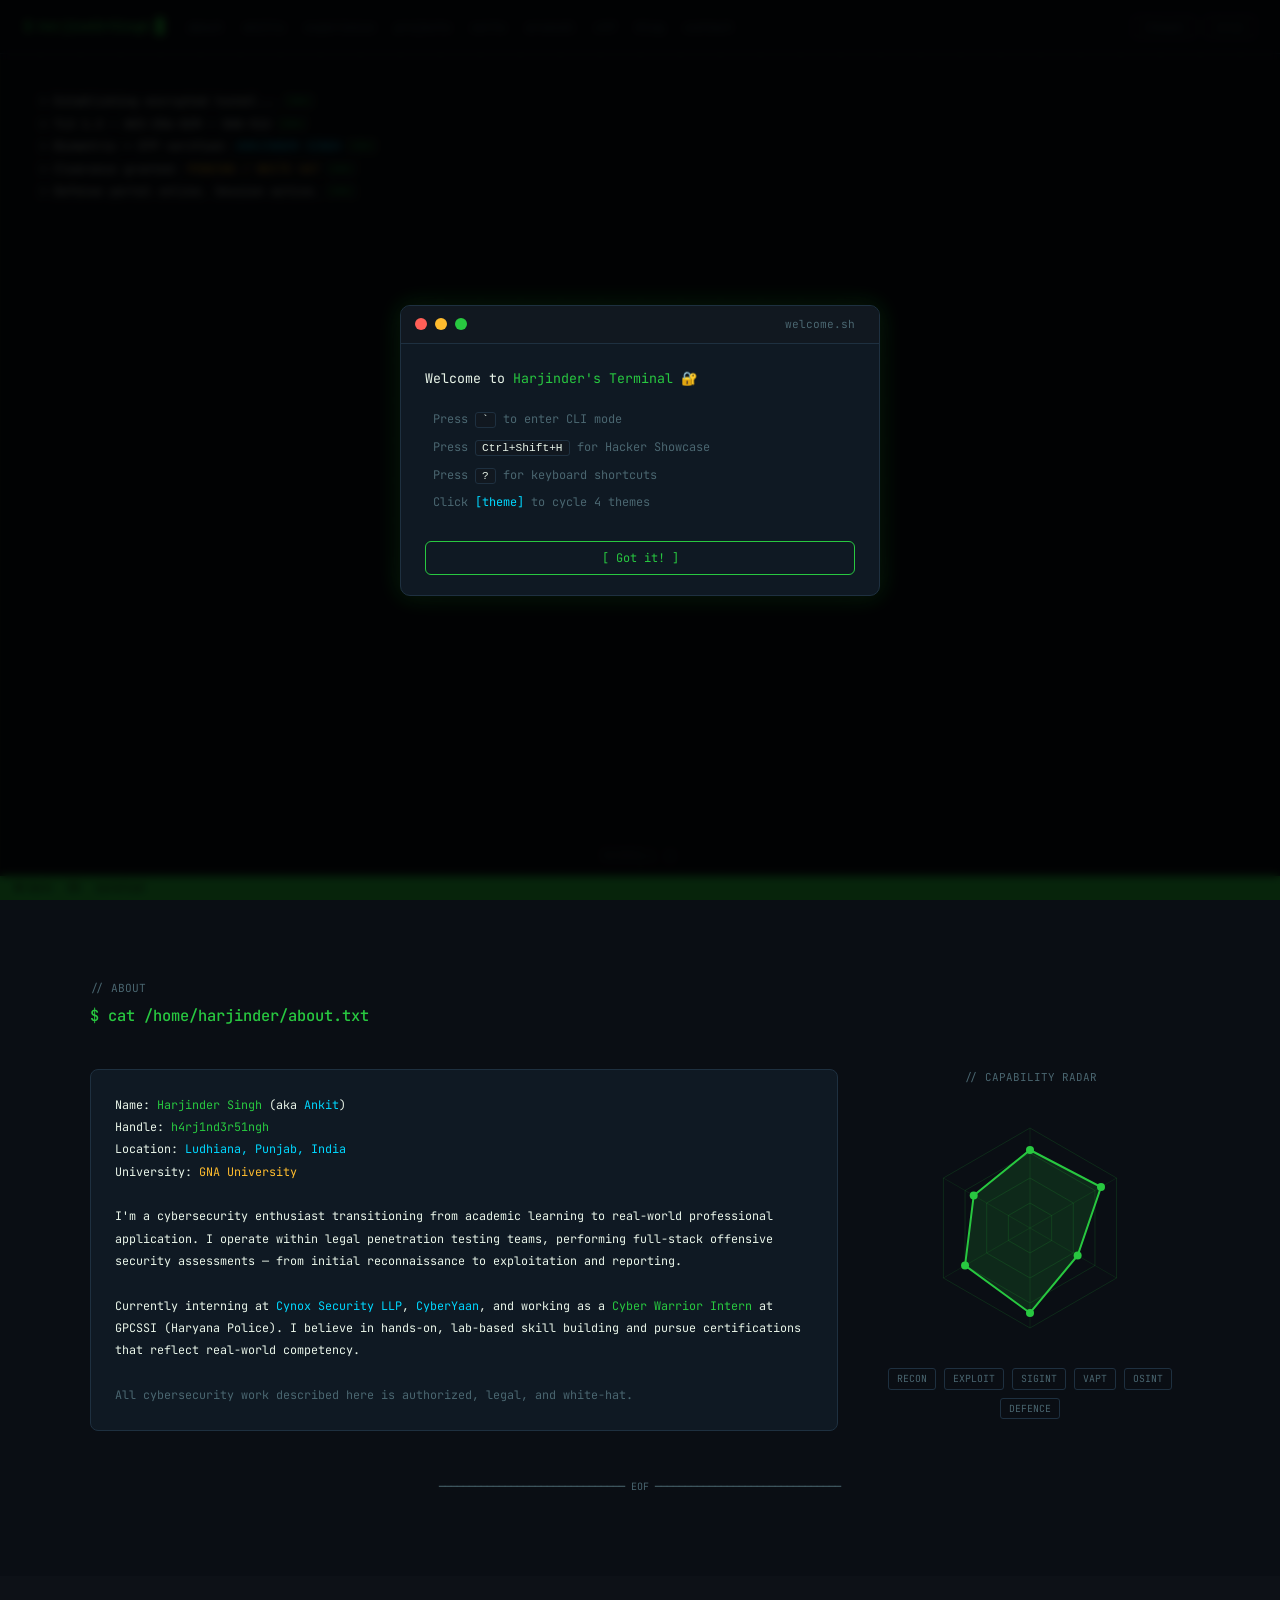
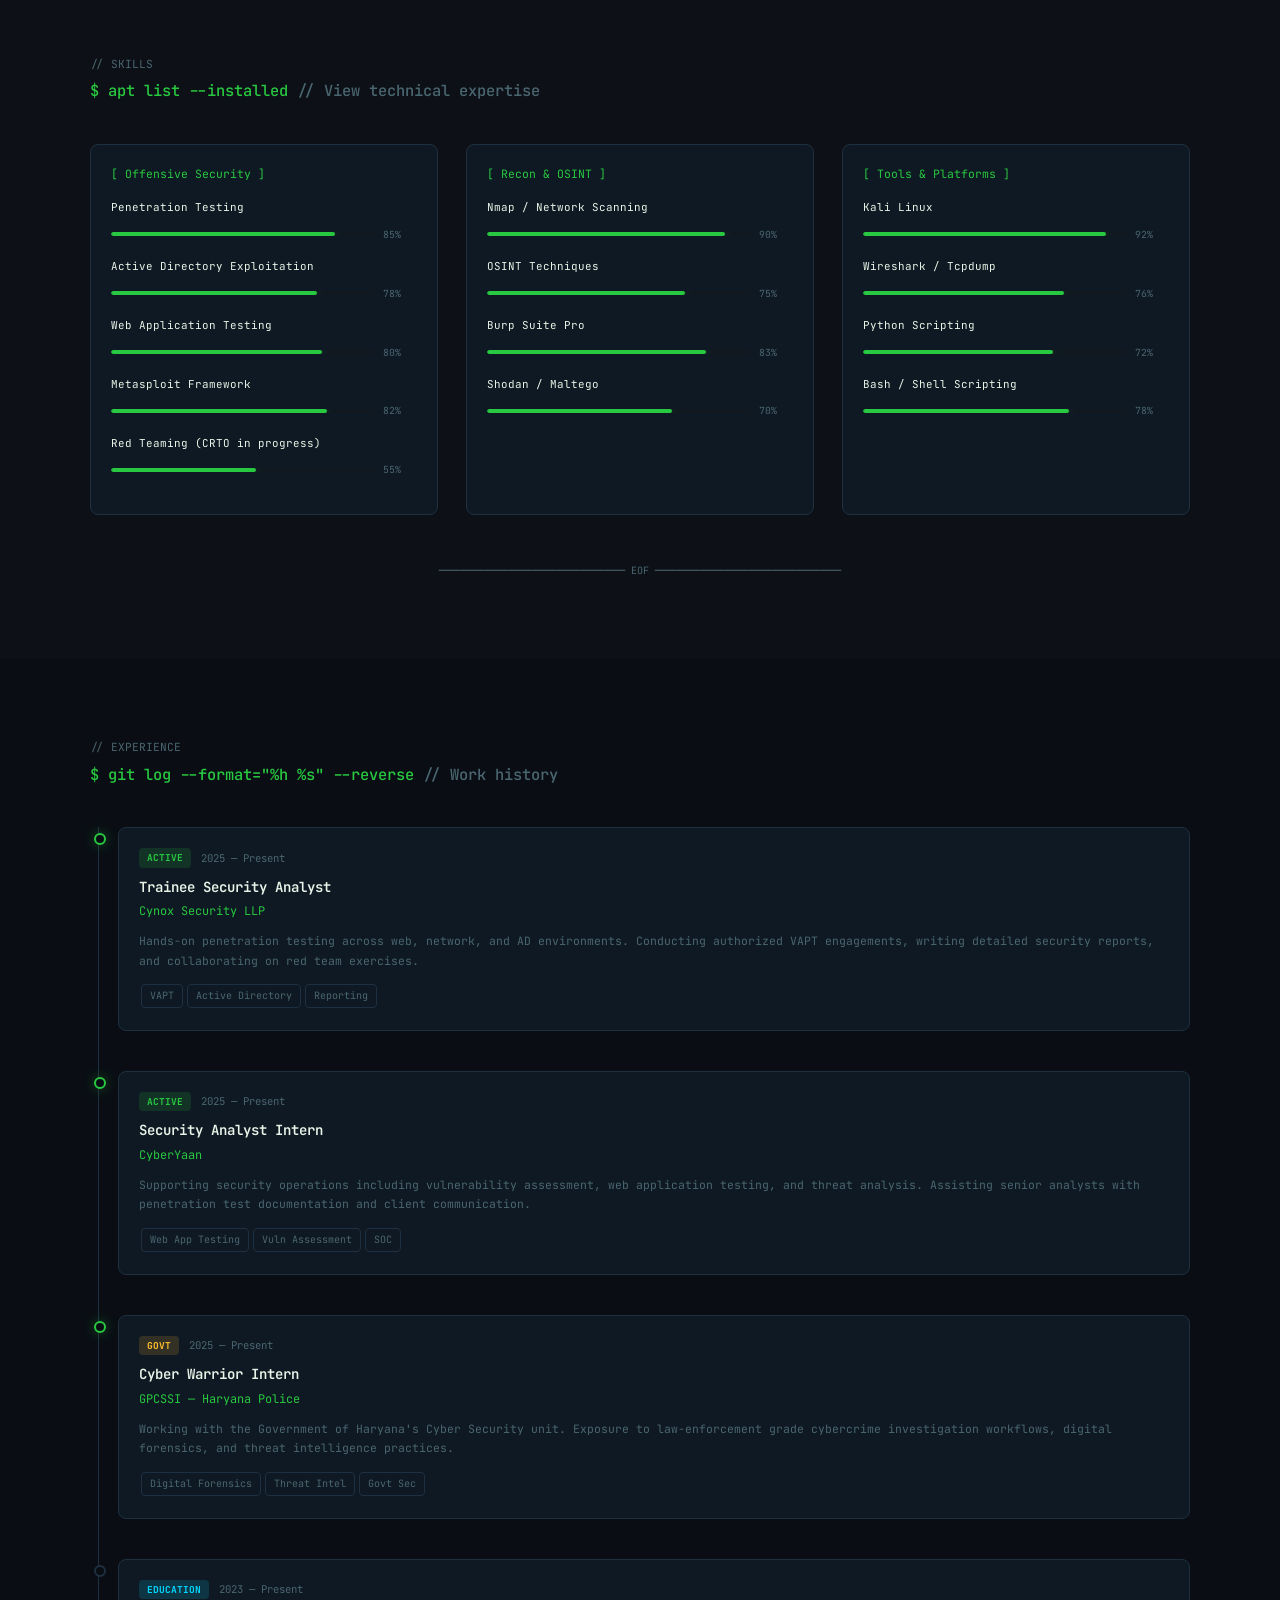
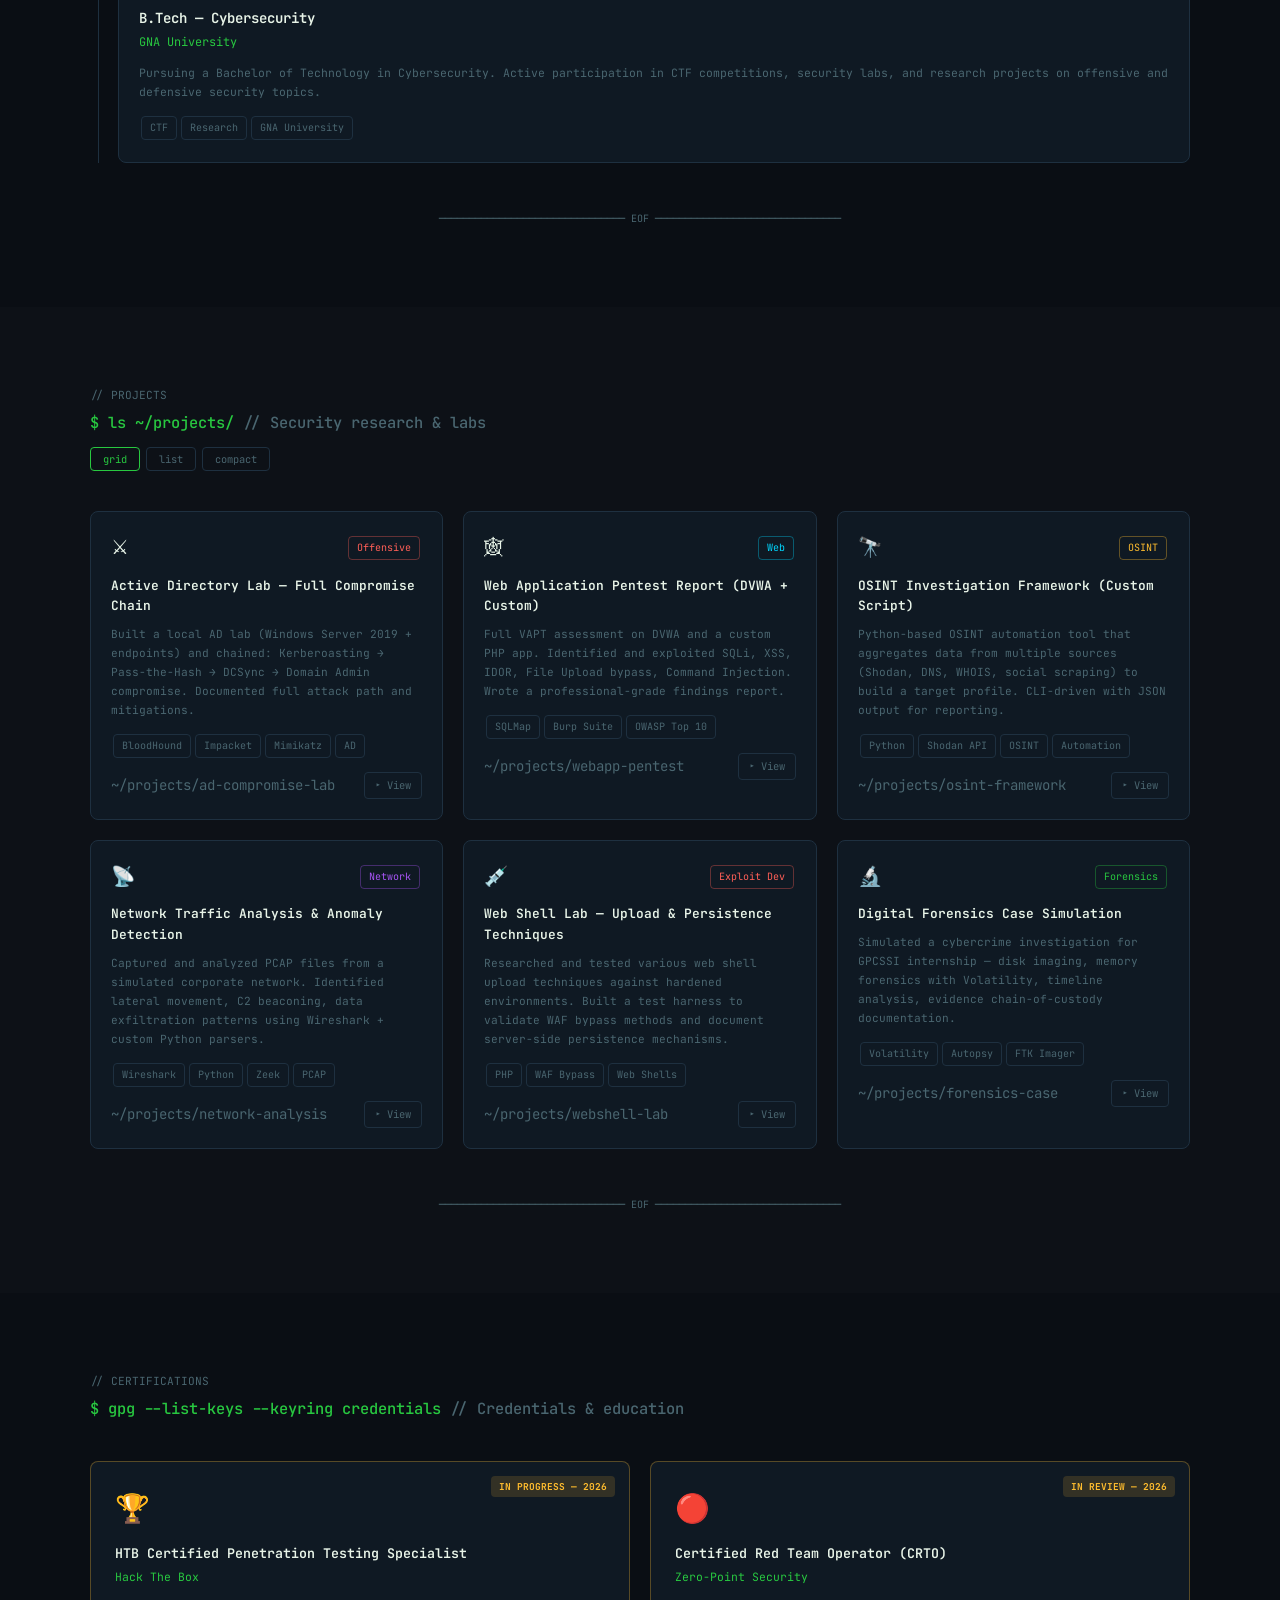
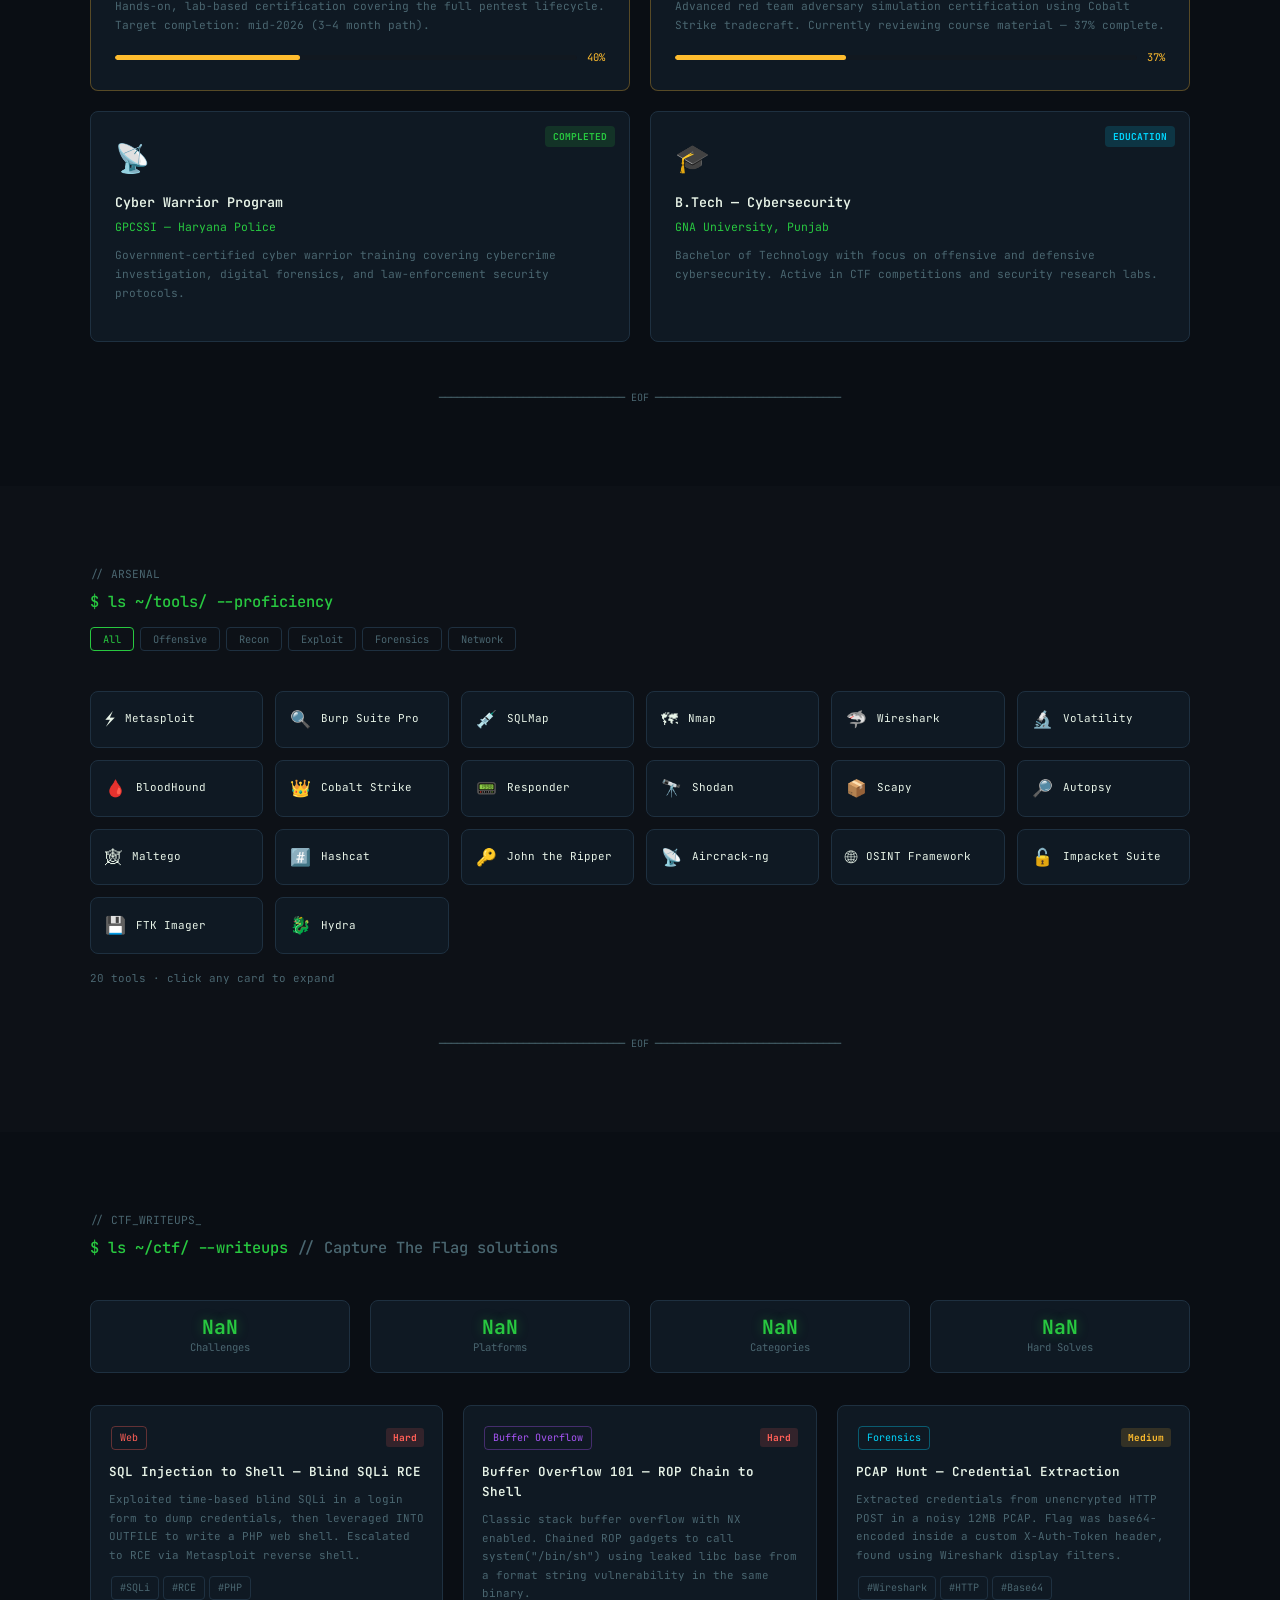
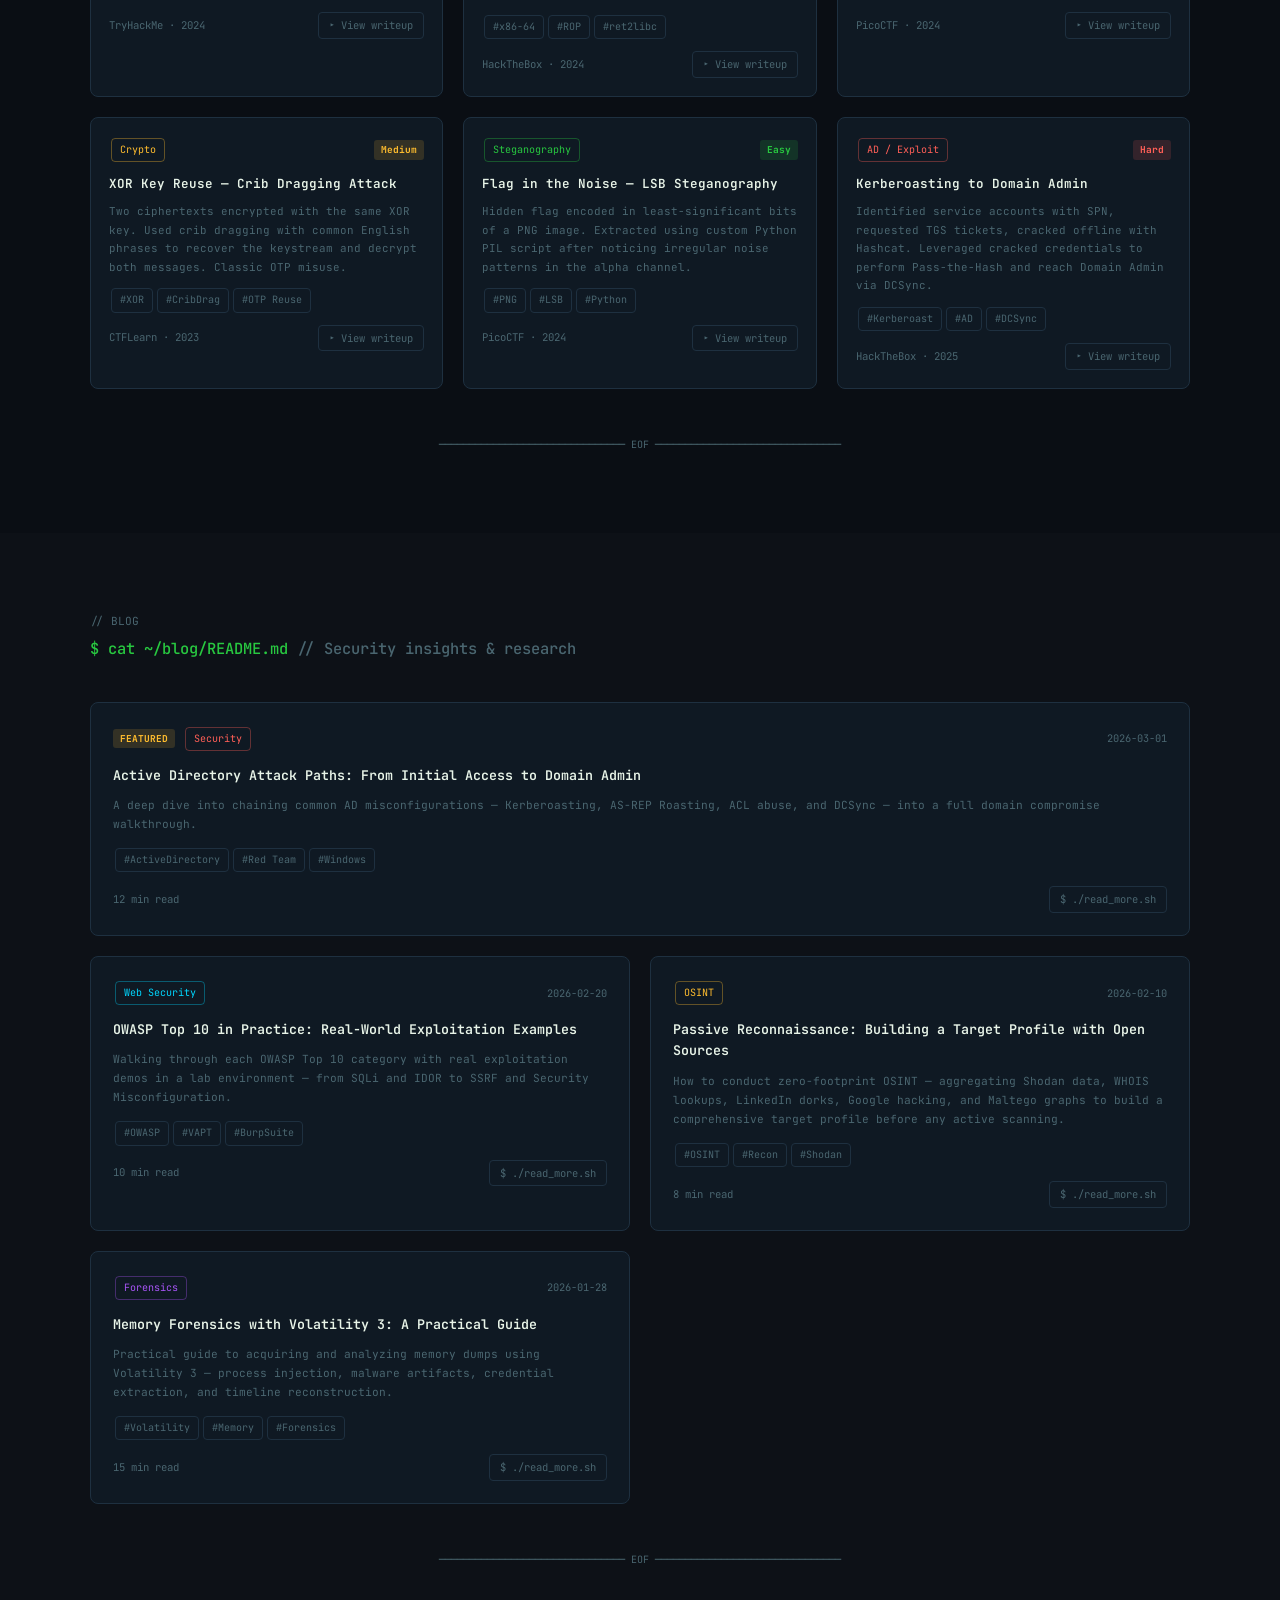
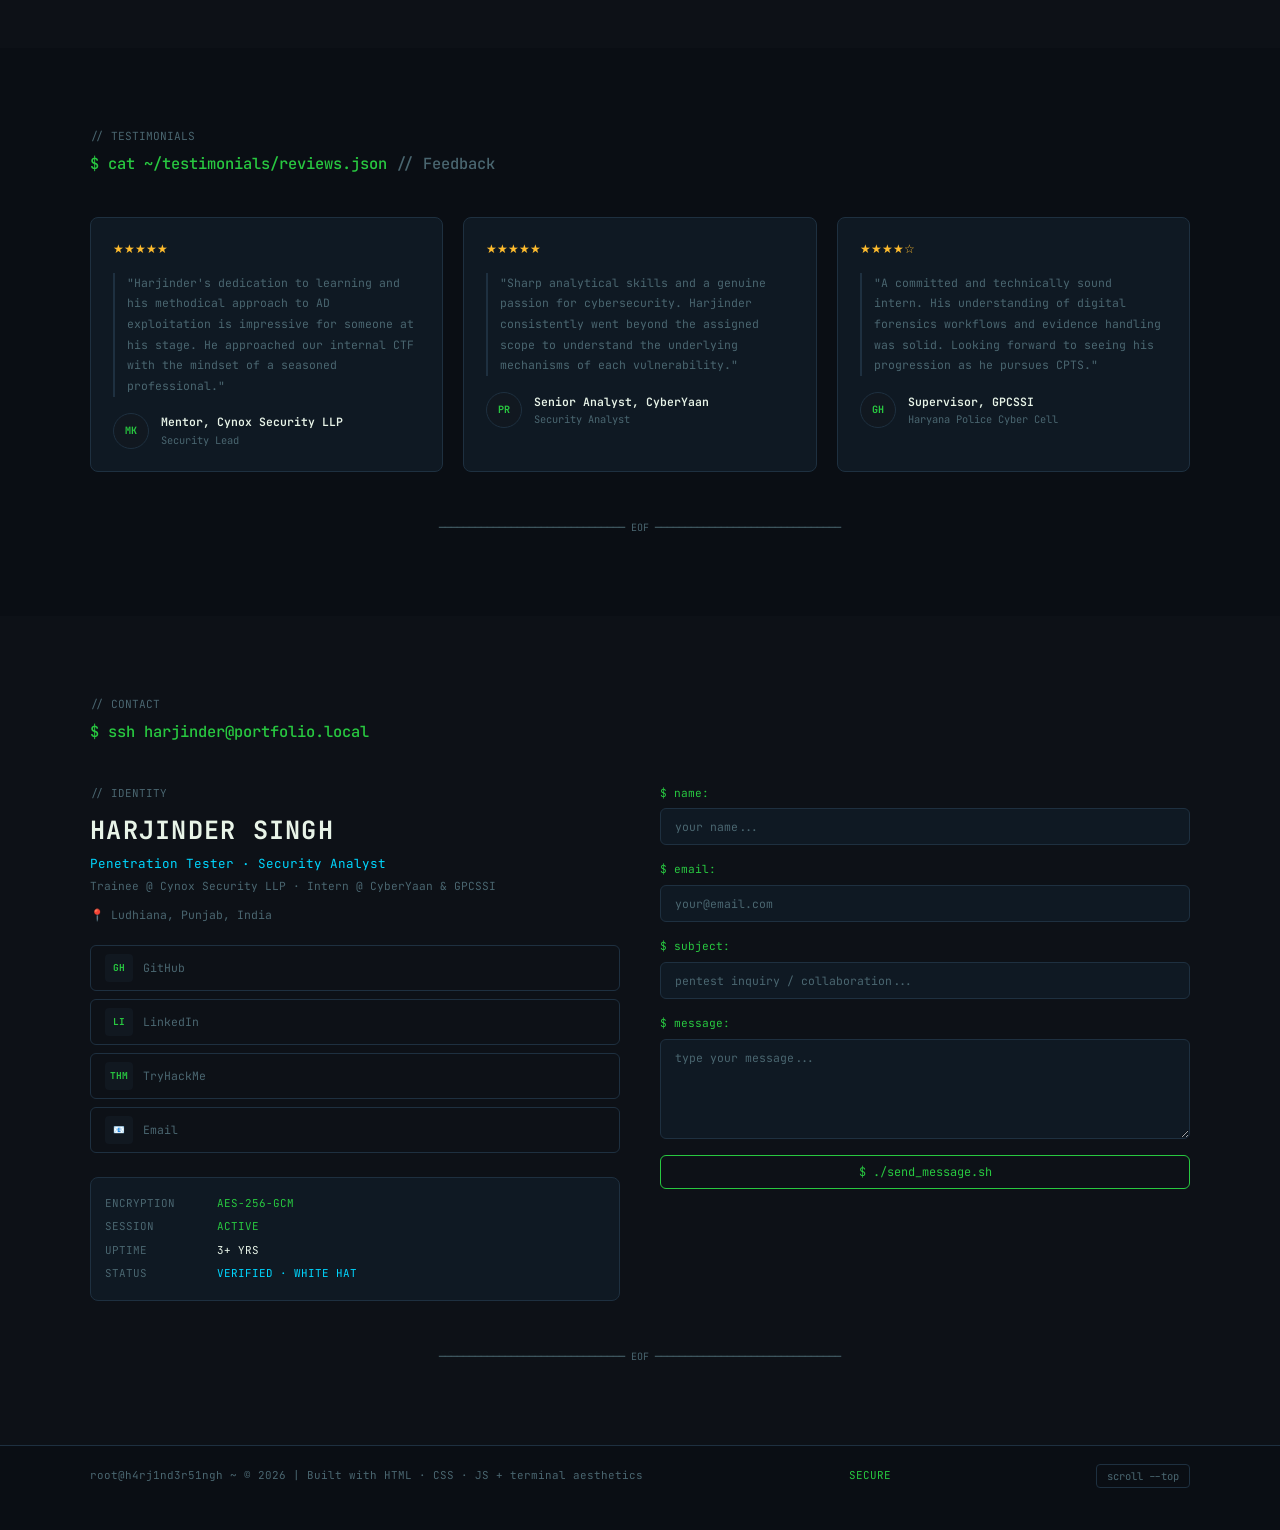
==== commit d8df1082: "Update social media links in index.html" ====
--- a/index.html
+++ b/index.html
@@ -735,13 +735,13 @@
           <div class="ci-sub c-dim">Trainee @ Cynox Security LLP · Intern @ CyberYaan & GPCSSI</div>
           <div class="ci-location">📍 Ludhiana, Punjab, India</div>
           <div class="social-links">
-            <a href="https://github.com/h4rj1nd3r51ngh" target="_blank" class="social-link">
+            <a href="https://github.com/Harjinder4" target="_blank" class="social-link">
               <span class="social-icon">GH</span> GitHub
             </a>
             <a href="https://www.linkedin.com/in/h4rj1nd3r51ngh/" target="_blank" class="social-link">
               <span class="social-icon">LI</span> LinkedIn
             </a>
-            <a href="https://tryhackme.com/p/h4rj1nd3r51ngh" target="_blank" class="social-link">
+            <a href="https://tryhackme.com/p/harjinder.khalsa04" target="_blank" class="social-link">
               <span class="social-icon">THM</span> TryHackMe
             </a>
             <a href="mailto:harjinder.khalsa4@gmail.com" class="social-link">
--- a/css/style.css
+++ b/css/style.css
@@ -0,0 +1,1000 @@
+/* ══════════════════════════════════════════════════════════
+   h4rj1nd3r51ngh — Terminal Portfolio CSS
+   Themes: matrix (default) | cyber | blood | ghost
+   ══════════════════════════════════════════════════════════ */
+
+:root {
+  --bg:       #0a0e14;
+  --bg2:      #0d1117;
+  --bg3:      #111820;
+  --panel:    #0f1923;
+  --border:   #1e3040;
+  --green:    #28c840;
+  --green2:   #00ff41;
+  --cyan:     #00d7ff;
+  --yellow:   #febc2e;
+  --red:      #ff5f57;
+  --purple:   #a855f7;
+  --white:    #e8f4e8;
+  --dim:      #4a6670;
+  --accent:   var(--green);
+  --font:     'JetBrains Mono', 'Fira Code', monospace;
+  --radius:   6px;
+  --glow:     0 0 12px rgba(40,200,64,0.35);
+  --glow2:    0 0 24px rgba(40,200,64,0.2);
+}
+
+[data-theme="cyber"] {
+  --green:  #00d7ff;
+  --green2: #00ffff;
+  --accent: #00d7ff;
+  --glow:   0 0 12px rgba(0,215,255,0.4);
+  --glow2:  0 0 24px rgba(0,215,255,0.2);
+}
+[data-theme="blood"] {
+  --bg:    #100808;
+  --bg2:   #120a0a;
+  --bg3:   #1a0e0e;
+  --panel: #180c0c;
+  --border:#3d1010;
+  --green: #ff3333;
+  --green2:#ff0000;
+  --accent:#ff3333;
+  --glow:  0 0 12px rgba(255,50,50,0.4);
+}
+[data-theme="ghost"] {
+  --bg:    #080810;
+  --bg2:   #0a0a18;
+  --bg3:   #0f0f20;
+  --panel: #0c0c1a;
+  --border:#1a1a38;
+  --green: #a855f7;
+  --green2:#c084fc;
+  --accent:#a855f7;
+  --glow:  0 0 12px rgba(168,85,247,0.4);
+}
+
+/* ── Reset ──────────────────────────────── */
+*, *::before, *::after { box-sizing: border-box; margin: 0; padding: 0; }
+html { scroll-behavior: smooth; font-size: 14px; }
+body {
+  background: var(--bg);
+  color: var(--white);
+  font-family: var(--font);
+  line-height: 1.6;
+  overflow-x: hidden;
+}
+a { color: var(--accent); text-decoration: none; }
+a:hover { text-shadow: var(--glow); }
+ul { list-style: none; }
+::selection { background: var(--accent); color: var(--bg); }
+
+/* ── Scrollbar ──────────────────────────── */
+::-webkit-scrollbar { width: 6px; height: 6px; }
+::-webkit-scrollbar-track { background: var(--bg2); }
+::-webkit-scrollbar-thumb { background: var(--border); border-radius: 3px; }
+::-webkit-scrollbar-thumb:hover { background: var(--accent); }
+
+/* ── Utility colors ─────────────────────── */
+.c-green  { color: var(--green); }
+.c-cyan   { color: var(--cyan); }
+.c-yellow { color: var(--yellow); }
+.c-red    { color: var(--red); }
+.c-purple { color: var(--purple); }
+.c-dim    { color: var(--dim); }
+.prompt-sym { color: var(--accent); font-weight: 700; }
+.hidden { display: none !important; }
+
+/* ── Buttons ────────────────────────────── */
+.btn-terminal {
+  display: inline-block;
+  padding: 8px 16px;
+  border: 1px solid var(--accent);
+  color: var(--accent);
+  background: transparent;
+  font-family: var(--font);
+  font-size: 0.85rem;
+  cursor: pointer;
+  transition: all 0.2s;
+  border-radius: var(--radius);
+}
+.btn-terminal:hover {
+  background: var(--accent);
+  color: var(--bg);
+  box-shadow: var(--glow);
+}
+.btn-outline {
+  display: inline-block;
+  padding: 8px 16px;
+  border: 1px solid var(--border);
+  color: var(--white);
+  background: transparent;
+  font-family: var(--font);
+  font-size: 0.85rem;
+  cursor: pointer;
+  transition: all 0.2s;
+  border-radius: var(--radius);
+}
+.btn-outline:hover { border-color: var(--accent); color: var(--accent); }
+.btn-small {
+  display: inline-block;
+  padding: 4px 10px;
+  border: 1px solid var(--border);
+  color: var(--dim);
+  background: transparent;
+  font-family: var(--font);
+  font-size: 0.75rem;
+  cursor: pointer;
+  transition: all 0.2s;
+  border-radius: 4px;
+}
+.btn-small:hover { border-color: var(--accent); color: var(--accent); }
+.full-width { width: 100%; text-align: center; }
+
+/* ── Tags ───────────────────────────────── */
+.tag {
+  display: inline-block;
+  padding: 3px 8px;
+  border: 1px solid var(--border);
+  border-radius: 4px;
+  font-size: 0.72rem;
+  color: var(--dim);
+  margin: 2px;
+  transition: all 0.2s;
+}
+.tag:hover { border-color: var(--accent); color: var(--accent); }
+.tag.red    { color: var(--red);    border-color: rgba(255,95,87,0.35); }
+.tag.cyan   { color: var(--cyan);   border-color: rgba(0,215,255,0.35); }
+.tag.yellow { color: var(--yellow); border-color: rgba(254,188,46,0.35); }
+.tag.purple { color: var(--purple); border-color: rgba(168,85,247,0.35); }
+.tag.green  { color: var(--green);  border-color: rgba(40,200,64,0.35); }
+
+/* ── Blink cursor ───────────────────────── */
+.blink-cursor {
+  color: var(--accent);
+  animation: blink 1s step-end infinite;
+}
+@keyframes blink { 50% { opacity: 0; } }
+
+/* ──────────────────────────────────────────
+   MODALS
+────────────────────────────────────────── */
+.modal-overlay {
+  position: fixed; inset: 0;
+  background: rgba(0,0,0,0.82);
+  display: flex; align-items: center; justify-content: center;
+  z-index: 9999;
+  backdrop-filter: blur(4px);
+}
+.modal-box {
+  background: var(--panel);
+  border: 1px solid var(--border);
+  border-radius: 10px;
+  width: min(480px, 94vw);
+  overflow: hidden;
+  box-shadow: 0 0 40px rgba(0,0,0,0.6), var(--glow2);
+  animation: fadeSlideIn 0.3s ease;
+}
+.modal-box.wide { width: min(640px, 94vw); }
+@keyframes fadeSlideIn {
+  from { opacity: 0; transform: translateY(-20px); }
+  to   { opacity: 1; transform: translateY(0); }
+}
+.modal-header {
+  display: flex; align-items: center; gap: 8px;
+  padding: 10px 14px;
+  background: var(--bg3);
+  border-bottom: 1px solid var(--border);
+}
+.modal-dot { width: 12px; height: 12px; border-radius: 50%; }
+.modal-dot.red    { background: #ff5f57; }
+.modal-dot.yellow { background: #febc2e; }
+.modal-dot.green  { background: #28c840; }
+.modal-title { font-size: 0.8rem; color: var(--dim); margin-left: auto; padding-right: 10px; }
+.modal-x {
+  margin-left: auto;
+  background: none; border: none;
+  color: var(--dim); font-size: 1rem;
+  cursor: pointer; padding: 0 4px;
+  transition: color 0.2s;
+}
+.modal-x:hover { color: var(--red); }
+.modal-body { padding: 24px; }
+.modal-line { font-size: 0.95rem; margin-bottom: 16px; }
+.modal-tips { padding-left: 8px; }
+.modal-tips li { padding: 4px 0; color: var(--dim); font-size: 0.85rem; }
+.modal-tips li kbd { background: var(--bg3); border: 1px solid var(--border); border-radius: 3px; padding: 1px 6px; color: var(--white); font-size: 0.8rem; }
+#modal-close { display: block; margin: 0 24px 20px; width: calc(100% - 48px); }
+
+.shortcuts-grid { display: grid; grid-template-columns: 1fr 1fr; gap: 12px; padding: 20px; }
+.shortcuts-grid > div { display: flex; align-items: center; gap: 10px; }
+.shortcuts-grid kbd { background: var(--bg3); border: 1px solid var(--border); border-radius: 4px; padding: 2px 8px; font-family: var(--font); font-size: 0.75rem; white-space: nowrap; }
+.shortcuts-grid span { color: var(--dim); font-size: 0.82rem; }
+
+/* ──────────────────────────────────────────
+   HACKER OVERLAY  
+────────────────────────────────────────── */
+.hacker-overlay {
+  position: fixed; inset: 0;
+  background: #000;
+  z-index: 9998;
+  display: flex; align-items: center; justify-content: center;
+}
+#matrix-canvas { position: absolute; inset: 0; opacity: 0.7; }
+.hacker-center {
+  position: relative; z-index: 1;
+  text-align: center;
+}
+.hacker-text {
+  font-size: clamp(2rem, 8vw, 5rem);
+  font-weight: 700;
+  color: var(--green2);
+  text-shadow: 0 0 20px var(--green), 0 0 40px var(--green);
+  letter-spacing: 0.2em;
+  animation: glitch 2s infinite;
+}
+@keyframes glitch {
+  0%,100%  { text-shadow: 0 0 20px var(--green); transform: none; }
+  92%      { transform: none; }
+  93%      { transform: translate(3px,-2px); text-shadow: -2px 0 var(--cyan), 2px 0 var(--red); }
+  94%      { transform: translate(-3px,2px); }
+  95%      { transform: none; text-shadow: 0 0 20px var(--green); }
+}
+.hacker-sub { color: var(--dim); margin: 12px 0 28px; font-size: 1rem; letter-spacing: 0.15em; }
+
+/* ──────────────────────────────────────────
+   CLI OVERLAY
+────────────────────────────────────────── */
+.cli-overlay {
+  position: fixed;
+  bottom: 0; left: 0; right: 0;
+  height: min(420px, 80vh);
+  background: rgba(10,14,20,0.97);
+  border-top: 2px solid var(--accent);
+  z-index: 9990;
+  display: flex; flex-direction: column;
+  box-shadow: 0 -8px 40px rgba(0,0,0,0.8);
+  animation: slideUp 0.25s ease;
+}
+@keyframes slideUp {
+  from { transform: translateY(100%); }
+  to   { transform: translateY(0); }
+}
+.cli-header {
+  display: flex; align-items: center; gap: 8px;
+  padding: 8px 14px;
+  background: var(--bg3);
+  border-bottom: 1px solid var(--border);
+  flex-shrink: 0;
+}
+.cli-title { font-size: 0.8rem; color: var(--accent); }
+.cli-output {
+  flex: 1;
+  overflow-y: auto;
+  padding: 12px 16px;
+  font-size: 0.82rem;
+  line-height: 1.7;
+}
+.cli-output .cli-line-out { color: var(--dim); }
+.cli-output .cli-line-cmd { color: var(--accent); }
+.cli-output .cli-line-err { color: var(--red); }
+.cli-output .cli-line-info { color: var(--cyan); }
+.cli-input-row {
+  display: flex; align-items: center;
+  padding: 10px 16px;
+  border-top: 1px solid var(--border);
+  gap: 10px;
+  flex-shrink: 0;
+}
+.cli-prompt { color: var(--accent); white-space: nowrap; font-size: 0.82rem; }
+.cli-input {
+  flex: 1;
+  background: none;
+  border: none;
+  outline: none;
+  color: var(--white);
+  font-family: var(--font);
+  font-size: 0.82rem;
+  caret-color: var(--accent);
+}
+
+/* ──────────────────────────────────────────
+   NAVBAR
+────────────────────────────────────────── */
+.navbar {
+  position: fixed; top: 0; left: 0; right: 0;
+  height: 54px;
+  display: flex; align-items: center;
+  padding: 0 24px;
+  background: rgba(10,14,20,0.92);
+  border-bottom: 1px solid var(--border);
+  backdrop-filter: blur(12px);
+  z-index: 1000;
+  gap: 24px;
+}
+.nav-brand {
+  display: flex; align-items: center; gap: 6px;
+  font-size: 0.95rem; font-weight: 600;
+  color: var(--white);
+  white-space: nowrap;
+}
+.nav-name { color: var(--accent); }
+.nav-links {
+  display: flex; gap: 20px;
+  flex: 1;
+}
+.nav-links a {
+  font-size: 0.8rem;
+  color: var(--dim);
+  transition: color 0.2s;
+  padding: 4px 0;
+  position: relative;
+}
+.nav-links a::after {
+  content: '';
+  position: absolute; bottom: -2px; left: 0; right: 0;
+  height: 1px;
+  background: var(--accent);
+  transform: scaleX(0);
+  transition: transform 0.2s;
+}
+.nav-links a:hover, .nav-links a.active { color: var(--accent); }
+.nav-links a:hover::after, .nav-links a.active::after { transform: scaleX(1); }
+.nav-actions { display: flex; align-items: center; gap: 8px; margin-left: auto; }
+.nav-btn {
+  background: none; border: 1px solid var(--border);
+  color: var(--dim); padding: 4px 10px;
+  font-family: var(--font); font-size: 0.75rem;
+  cursor: pointer; border-radius: 4px;
+  transition: all 0.2s;
+}
+.nav-btn:hover { border-color: var(--accent); color: var(--accent); }
+.nav-burger {
+  display: none;
+  background: none; border: none;
+  color: var(--white); font-size: 1.2rem;
+  cursor: pointer;
+}
+
+/* ── STATUS BAR ─────────────────────────── */
+.status-bar {
+  position: fixed; bottom: 0; left: 0; right: 0;
+  height: 24px;
+  display: flex; align-items: center; gap: 16px;
+  padding: 0 16px;
+  background: var(--accent);
+  color: var(--bg);
+  font-size: 0.72rem;
+  font-weight: 600;
+  z-index: 999;
+}
+
+/* ──────────────────────────────────────────
+   HERO SECTION
+────────────────────────────────────────── */
+.section-hero {
+  min-height: 100vh;
+  padding: 80px 24px 60px;
+  position: relative;
+  display: flex; align-items: center; justify-content: center;
+  overflow: hidden;
+}
+.hero-bg-grid {
+  position: absolute; inset: 0;
+  background-image:
+    linear-gradient(rgba(40,200,64,0.04) 1px, transparent 1px),
+    linear-gradient(90deg, rgba(40,200,64,0.04) 1px, transparent 1px);
+  background-size: 40px 40px;
+  pointer-events: none;
+}
+.hero-content { position: relative; z-index: 1; width: 100%; max-width: 1200px; }
+
+/* Boot sequence */
+.boot-sequence {
+  font-size: 0.82rem;
+  margin-bottom: 32px;
+}
+.boot-line {
+  opacity: 0;
+  transform: translateX(-10px);
+  padding: 2px 0;
+  animation: bootIn 0.4s ease forwards;
+}
+.boot-line:nth-child(1) { animation-delay: 0.2s; }
+.boot-line:nth-child(2) { animation-delay: 0.7s; }
+.boot-line:nth-child(3) { animation-delay: 1.2s; }
+.boot-line:nth-child(4) { animation-delay: 1.7s; }
+.boot-line:nth-child(5) { animation-delay: 2.2s; }
+@keyframes bootIn { to { opacity: 1; transform: none; } }
+
+.hero-main {
+  display: grid;
+  grid-template-columns: 1fr 1fr;
+  gap: 48px;
+  align-items: start;
+  transition: opacity 0.6s ease;
+}
+
+.hero-comment { color: var(--dim); font-size: 0.8rem; margin-bottom: 10px; }
+.hero-name {
+  font-size: clamp(2.2rem, 5vw, 3.8rem);
+  font-weight: 700;
+  line-height: 1.1;
+  letter-spacing: 0.05em;
+  margin-bottom: 16px;
+  text-shadow: 0 0 30px rgba(40,200,64,0.2);
+}
+.hero-role {
+  display: flex; align-items: center; gap: 8px;
+  font-size: 1rem; margin-bottom: 20px;
+  min-height: 1.6em;
+}
+.typewriter { color: var(--cyan); }
+.hero-bio { color: var(--dim); font-size: 0.85rem; margin-bottom: 24px; max-width: 520px; }
+.hero-tags { margin-bottom: 24px; }
+.hero-btns { display: flex; gap: 12px; flex-wrap: wrap; margin-bottom: 24px; }
+.hero-socials {
+  display: flex; gap: 12px;
+}
+.hero-socials a {
+  display: flex; align-items: center; justify-content: center;
+  width: 34px; height: 34px;
+  border: 1px solid var(--border);
+  border-radius: 6px;
+  color: var(--dim); font-size: 0.7rem; font-weight: 700;
+  transition: all 0.2s;
+}
+.hero-socials a:hover { border-color: var(--accent); color: var(--accent); box-shadow: var(--glow); }
+
+/* Neofetch card */
+.neo-card {
+  background: var(--panel);
+  border: 1px solid var(--border);
+  border-radius: 10px;
+  overflow: hidden;
+  margin-bottom: 16px;
+}
+.neo-header {
+  display: flex; align-items: center; gap: 8px;
+  padding: 10px 14px;
+  background: var(--bg3);
+  border-bottom: 1px solid var(--border);
+}
+.neo-cmd { font-size: 0.78rem; color: var(--accent); margin-left: 8px; }
+.neo-body { padding: 16px; }
+.neo-row { display: flex; gap: 12px; padding: 3px 0; font-size: 0.8rem; }
+.neo-key { color: var(--dim); min-width: 100px; }
+.neo-val { color: var(--white); }
+.neo-divider { height: 1px; background: var(--border); margin: 12px 0 10px; }
+.neo-colors { display: flex; gap: 4px; }
+.neo-colors span { width: 18px; height: 18px; border-radius: 3px; }
+
+/* Live activity */
+.live-card {
+  background: var(--panel);
+  border: 1px solid var(--border);
+  border-radius: 10px;
+  padding: 14px;
+  margin-bottom: 16px;
+  font-size: 0.78rem;
+}
+.live-header { color: var(--dim); margin-bottom: 10px; }
+.live-item { display: flex; align-items: center; gap: 8px; padding: 4px 0; color: var(--dim); }
+.live-badge {
+  padding: 2px 6px; border-radius: 3px;
+  font-size: 0.68rem; font-weight: 700;
+  white-space: nowrap;
+}
+.live-badge.critical { background: rgba(255,95,87,0.2); color: var(--red); }
+.live-badge.info     { background: rgba(40,200,64,0.15); color: var(--green); }
+.live-badge.warn     { background: rgba(254,188,46,0.15); color: var(--yellow); }
+
+/* Stats row */
+.stats-row {
+  display: grid; grid-template-columns: repeat(4, 1fr);
+  gap: 10px;
+}
+.stat-box {
+  background: var(--panel);
+  border: 1px solid var(--border);
+  border-radius: 8px;
+  padding: 12px 8px;
+  text-align: center;
+}
+.stat-num {
+  display: block;
+  font-size: 1.6rem;
+  font-weight: 700;
+  color: var(--accent);
+  text-shadow: var(--glow);
+  line-height: 1.1;
+}
+.stat-lbl { font-size: 0.62rem; color: var(--dim); line-height: 1.3; white-space: pre-line; }
+
+.scroll-hint {
+  position: absolute; bottom: 36px; left: 50%; transform: translateX(-50%);
+  font-size: 0.72rem; color: var(--dim); letter-spacing: 0.3em;
+  animation: pulse 2s ease-in-out infinite;
+}
+@keyframes pulse { 0%,100%{opacity:0.4} 50%{opacity:1} }
+
+/* ──────────────────────────────────────────
+   SECTIONS COMMON
+────────────────────────────────────────── */
+.section    { padding: 80px 24px; }
+.section.alt { background: var(--bg2); }
+.container  { max-width: 1100px; margin: 0 auto; }
+
+.section-header { margin-bottom: 40px; }
+.section-comment { display: block; color: var(--dim); font-size: 0.8rem; margin-bottom: 6px; }
+.section-cmd {
+  font-size: clamp(0.85rem, 2vw, 1.1rem);
+  color: var(--accent);
+  font-weight: 500;
+  margin-bottom: 12px;
+}
+.view-tabs { display: flex; gap: 6px; flex-wrap: wrap; margin-top: 12px; }
+.vtab {
+  background: none; border: 1px solid var(--border);
+  color: var(--dim); padding: 4px 12px;
+  font-family: var(--font); font-size: 0.74rem;
+  cursor: pointer; border-radius: 4px;
+  transition: all 0.2s;
+}
+.vtab:hover, .vtab.active { border-color: var(--accent); color: var(--accent); }
+
+.term-block {
+  background: var(--panel);
+  border: 1px solid var(--border);
+  border-radius: 8px;
+  padding: 24px;
+  font-size: 0.84rem;
+  line-height: 1.9;
+}
+
+.eof {
+  text-align: center;
+  color: var(--dim);
+  font-size: 0.72rem;
+  margin-top: 48px;
+  opacity: 0.5;
+}
+
+/* ──────────────────────────────────────────
+   ABOUT
+────────────────────────────────────────── */
+.about-grid {
+  display: grid;
+  grid-template-columns: 1fr 320px;
+  gap: 32px;
+  align-items: start;
+}
+.radar-title { color: var(--dim); font-size: 0.78rem; margin-bottom: 12px; text-align: center; }
+.radar-wrap { display: flex; justify-content: center; }
+.radar-labels {
+  display: flex; flex-wrap: wrap; gap: 8px;
+  justify-content: center; margin-top: 10px;
+}
+.radar-labels span {
+  font-size: 0.7rem; color: var(--dim);
+  border: 1px solid var(--border); border-radius: 3px;
+  padding: 2px 8px;
+}
+
+/* ──────────────────────────────────────────
+   SKILLS
+────────────────────────────────────────── */
+.skills-grid {
+  display: grid; grid-template-columns: repeat(3, 1fr); gap: 28px;
+}
+.skill-category {
+  background: var(--panel);
+  border: 1px solid var(--border);
+  border-radius: 8px;
+  padding: 20px;
+}
+.skill-cat-title { color: var(--accent); font-size: 0.82rem; margin-bottom: 16px; }
+.skill-item { margin-bottom: 14px; }
+.skill-name { display: block; font-size: 0.78rem; color: var(--white); margin-bottom: 5px; }
+.skill-bar {
+  display: inline-block;
+  width: calc(100% - 42px);
+  height: 4px;
+  background: var(--bg3);
+  border-radius: 2px;
+  overflow: hidden;
+  vertical-align: middle;
+}
+.skill-fill {
+  height: 100%;
+  background: var(--accent);
+  border-radius: 2px;
+  width: 0%;
+  transition: width 1.4s cubic-bezier(0.4,0,0.2,1);
+  box-shadow: var(--glow);
+}
+.skill-pct { font-size: 0.7rem; color: var(--dim); margin-left: 8px; }
+
+/* ──────────────────────────────────────────
+   TIMELINE
+────────────────────────────────────────── */
+.timeline { position: relative; padding-left: 28px; }
+.timeline::before {
+  content: '';
+  position: absolute; left: 8px; top: 0; bottom: 0;
+  width: 1px; background: var(--border);
+}
+.tl-item {
+  position: relative; margin-bottom: 40px;
+}
+.tl-dot {
+  position: absolute; left: -24px; top: 6px;
+  width: 12px; height: 12px;
+  border-radius: 50%;
+  border: 2px solid var(--border);
+  background: var(--bg);
+  transition: all 0.3s;
+}
+.tl-item.active .tl-dot {
+  border-color: var(--accent);
+  box-shadow: var(--glow);
+}
+.tl-content {
+  background: var(--panel);
+  border: 1px solid var(--border);
+  border-radius: 8px;
+  padding: 20px;
+  transition: border-color 0.2s;
+}
+.tl-content:hover { border-color: var(--accent); }
+.tl-meta { display: flex; align-items: center; gap: 10px; margin-bottom: 8px; }
+.tl-badge {
+  padding: 2px 8px; border-radius: 4px;
+  font-size: 0.68rem; font-weight: 700;
+}
+.active-badge { background: rgba(40,200,64,0.15); color: var(--green); }
+.govt-badge   { background: rgba(254,188,46,0.15); color: var(--yellow); }
+.edu-badge    { background: rgba(0,215,255,0.15);  color: var(--cyan); }
+.tl-date { color: var(--dim); font-size: 0.76rem; }
+.tl-role { font-size: 1rem; font-weight: 600; color: var(--white); margin-bottom: 4px; }
+.tl-company { color: var(--accent); font-size: 0.85rem; margin-bottom: 10px; }
+.tl-desc { color: var(--dim); font-size: 0.82rem; margin-bottom: 12px; line-height: 1.7; }
+
+/* ──────────────────────────────────────────
+   PROJECTS
+────────────────────────────────────────── */
+.projects-grid.view-grid {
+  display: grid; grid-template-columns: repeat(3, 1fr); gap: 20px;
+}
+.projects-grid.view-list {
+  display: flex; flex-direction: column; gap: 14px;
+}
+.projects-grid.view-list .project-card {
+  display: grid; grid-template-columns: 1fr auto;
+  align-items: center; gap: 16px;
+}
+.projects-grid.view-compact {
+  display: grid; grid-template-columns: repeat(2, 1fr); gap: 12px;
+}
+.projects-grid.view-compact .project-desc { display: none; }
+.project-card {
+  background: var(--panel);
+  border: 1px solid var(--border);
+  border-radius: 8px;
+  padding: 20px;
+  transition: all 0.25s;
+  cursor: pointer;
+}
+.project-card:hover { border-color: var(--accent); transform: translateY(-2px); box-shadow: var(--glow2); }
+.project-header { display: flex; align-items: center; justify-content: space-between; margin-bottom: 12px; }
+.project-icon { font-size: 1.4rem; }
+.project-title { font-size: 0.92rem; font-weight: 600; color: var(--white); margin-bottom: 8px; }
+.project-desc { font-size: 0.8rem; color: var(--dim); line-height: 1.7; margin-bottom: 12px; }
+.project-tags { margin-bottom: 12px; }
+.project-footer { display: flex; justify-content: space-between; align-items: center; }
+
+/* ──────────────────────────────────────────
+   CERTIFICATIONS
+────────────────────────────────────────── */
+.cert-grid {
+  display: grid; grid-template-columns: repeat(2, 1fr); gap: 20px;
+}
+.cert-card {
+  background: var(--panel);
+  border: 1px solid var(--border);
+  border-radius: 8px;
+  padding: 24px;
+  position: relative;
+  transition: all 0.25s;
+}
+.cert-card:hover { border-color: var(--accent); }
+.cert-card.wip { border-color: rgba(254,188,46,0.3); }
+.cert-status {
+  position: absolute; top: 14px; right: 14px;
+  font-size: 0.68rem; font-weight: 700;
+  padding: 3px 8px; border-radius: 4px;
+}
+.wip-badge  { background: rgba(254,188,46,0.15); color: var(--yellow); }
+.done-badge { background: rgba(40,200,64,0.15);  color: var(--green); }
+.cert-icon { font-size: 2rem; margin-bottom: 12px; }
+.cert-name { font-size: 0.95rem; font-weight: 600; margin-bottom: 4px; }
+.cert-issuer { color: var(--accent); font-size: 0.82rem; margin-bottom: 10px; }
+.cert-desc { color: var(--dim); font-size: 0.8rem; line-height: 1.7; margin-bottom: 14px; }
+.cert-bar-wrap { display: flex; align-items: center; gap: 10px; }
+.cert-bar {
+  flex: 1; height: 5px;
+  background: var(--bg3); border-radius: 3px; overflow: hidden;
+}
+.cert-fill {
+  height: 100%;
+  background: var(--yellow);
+  border-radius: 3px;
+  transition: width 1.5s ease;
+}
+.cert-pct { color: var(--yellow); font-size: 0.75rem; }
+
+/* ──────────────────────────────────────────
+   ARSENAL
+────────────────────────────────────────── */
+.arsenal-grid {
+  display: grid;
+  grid-template-columns: repeat(auto-fill, minmax(150px, 1fr));
+  gap: 12px;
+  margin-bottom: 16px;
+}
+.tool-card {
+  background: var(--panel);
+  border: 1px solid var(--border);
+  border-radius: 8px;
+  padding: 14px;
+  display: flex; align-items: center; gap: 10px;
+  cursor: pointer;
+  transition: all 0.2s;
+}
+.tool-card:hover { border-color: var(--accent); box-shadow: var(--glow2); transform: translateY(-2px); }
+.tool-card.hidden-filter { display: none; }
+.tool-icon { font-size: 1.2rem; flex-shrink: 0; }
+.tool-name { font-size: 0.78rem; color: var(--white); flex: 1; }
+.tool-label {
+  display: none;
+  font-size: 0.62rem; padding: 1px 5px;
+  border-radius: 3px;
+}
+.tool-card:hover .tool-label { display: block; }
+.tool-label.offensive { background: rgba(255,95,87,0.15); color: var(--red); }
+.tool-label.recon     { background: rgba(254,188,46,0.15); color: var(--yellow); }
+.tool-label.exploit   { background: rgba(168,85,247,0.15); color: var(--purple); }
+.tool-label.forensics { background: rgba(0,215,255,0.15);  color: var(--cyan); }
+.tool-label.network   { background: rgba(40,200,64,0.15);  color: var(--green); }
+.arsenal-count { color: var(--dim); font-size: 0.78rem; margin: 8px 0; }
+
+/* ──────────────────────────────────────────
+   CTF
+────────────────────────────────────────── */
+.ctf-stats {
+  display: flex; gap: 20px; flex-wrap: wrap;
+  margin-bottom: 32px;
+}
+.ctf-stat {
+  background: var(--panel);
+  border: 1px solid var(--border);
+  border-radius: 8px;
+  padding: 16px 24px;
+  text-align: center;
+  flex: 1; min-width: 100px;
+}
+.ctf-stat .stat-num { font-size: 1.4rem; }
+.ctf-stat span:last-child { display: block; color: var(--dim); font-size: 0.75rem; }
+.ctf-grid {
+  display: grid; grid-template-columns: repeat(3, 1fr); gap: 20px;
+}
+.ctf-card {
+  background: var(--panel);
+  border: 1px solid var(--border);
+  border-radius: 8px;
+  padding: 18px;
+  transition: all 0.25s;
+}
+.ctf-card:hover { border-color: var(--accent); transform: translateY(-2px); }
+.ctf-meta { display: flex; align-items: center; gap: 8px; margin-bottom: 10px; }
+.ctf-diff {
+  margin-left: auto;
+  font-size: 0.68rem; font-weight: 700;
+  padding: 2px 7px; border-radius: 3px;
+}
+.ctf-diff.hard   { background: rgba(255,95,87,0.15);  color: var(--red); }
+.ctf-diff.medium { background: rgba(254,188,46,0.15); color: var(--yellow); }
+.ctf-diff.easy   { background: rgba(40,200,64,0.15);  color: var(--green); }
+.ctf-title { font-size: 0.9rem; font-weight: 600; margin-bottom: 8px; }
+.ctf-desc { color: var(--dim); font-size: 0.78rem; line-height: 1.7; margin-bottom: 10px; }
+.ctf-tags { margin-bottom: 10px; }
+.ctf-footer { display: flex; justify-content: space-between; align-items: center; font-size: 0.76rem; color: var(--dim); }
+
+/* ──────────────────────────────────────────
+   BLOG
+────────────────────────────────────────── */
+.blog-grid {
+  display: grid; grid-template-columns: repeat(2, 1fr); gap: 20px;
+}
+.blog-card.featured { grid-column: 1 / -1; }
+.blog-card {
+  background: var(--panel);
+  border: 1px solid var(--border);
+  border-radius: 8px;
+  padding: 22px;
+  transition: all 0.25s;
+}
+.blog-card:hover { border-color: var(--accent); transform: translateY(-2px); }
+.blog-meta { display: flex; align-items: center; gap: 8px; margin-bottom: 12px; flex-wrap: wrap; }
+.blog-date { margin-left: auto; color: var(--dim); font-size: 0.74rem; }
+.blog-badge { font-size: 0.68rem; font-weight: 700; padding: 2px 7px; border-radius: 3px; }
+.featured-badge { background: rgba(254,188,46,0.15); color: var(--yellow); }
+.blog-title { font-size: 0.95rem; font-weight: 600; margin-bottom: 10px; }
+.blog-excerpt { color: var(--dim); font-size: 0.8rem; line-height: 1.7; margin-bottom: 12px; }
+.blog-tags { margin-bottom: 12px; }
+.blog-footer { display: flex; justify-content: space-between; align-items: center; font-size: 0.76rem; color: var(--dim); }
+
+/* ──────────────────────────────────────────
+   TESTIMONIALS
+────────────────────────────────────────── */
+.testi-grid {
+  display: grid; grid-template-columns: repeat(3, 1fr); gap: 20px;
+}
+.testi-card {
+  background: var(--panel);
+  border: 1px solid var(--border);
+  border-radius: 8px;
+  padding: 22px;
+}
+.testi-stars { color: var(--yellow); margin-bottom: 14px; font-size: 0.85rem; }
+.testi-card blockquote {
+  color: var(--dim); font-size: 0.82rem; line-height: 1.8;
+  margin-bottom: 16px; 
+  border-left: 2px solid var(--border);
+  padding-left: 12px;
+}
+.testi-author { display: flex; align-items: center; gap: 12px; }
+.testi-avatar {
+  width: 36px; height: 36px;
+  border-radius: 50%;
+  background: var(--bg3);
+  border: 1px solid var(--border);
+  display: flex; align-items: center; justify-content: center;
+  font-size: 0.72rem; font-weight: 700;
+  color: var(--accent); flex-shrink: 0;
+}
+.testi-name { font-size: 0.82rem; font-weight: 600; }
+.testi-role { font-size: 0.74rem; }
+
+/* ──────────────────────────────────────────
+   CONTACT
+────────────────────────────────────────── */
+.contact-grid {
+  display: grid; grid-template-columns: 1fr 1fr; gap: 40px;
+}
+.ci-comment { color: var(--dim); font-size: 0.78rem; margin-bottom: 8px; }
+.ci-name { font-size: 1.8rem; font-weight: 700; letter-spacing: 0.05em; margin-bottom: 4px; }
+.ci-title { font-size: 0.9rem; margin-bottom: 4px; }
+.ci-sub { font-size: 0.8rem; margin-bottom: 10px; }
+.ci-location { color: var(--dim); font-size: 0.82rem; margin-bottom: 20px; }
+.social-links { display: flex; flex-direction: column; gap: 8px; margin-bottom: 24px; }
+.social-link {
+  display: flex; align-items: center; gap: 10px;
+  padding: 8px 14px;
+  border: 1px solid var(--border);
+  border-radius: 6px;
+  color: var(--dim); font-size: 0.82rem;
+  transition: all 0.2s;
+}
+.social-link:hover { border-color: var(--accent); color: var(--accent); background: rgba(40,200,64,0.05); }
+.social-icon {
+  width: 28px; height: 28px;
+  display: flex; align-items: center; justify-content: center;
+  background: var(--bg3); border-radius: 4px;
+  font-size: 0.68rem; font-weight: 700;
+  color: var(--accent);
+}
+.sys-status {
+  background: var(--panel);
+  border: 1px solid var(--border);
+  border-radius: 8px;
+  padding: 14px;
+}
+.ss-row { display: flex; gap: 12px; padding: 3px 0; font-size: 0.78rem; }
+.ss-key { color: var(--dim); min-width: 100px; }
+.ss-val { }
+
+/* FORM */
+.contact-form { display: flex; flex-direction: column; gap: 16px; }
+.form-group { display: flex; flex-direction: column; gap: 6px; }
+.form-label { font-size: 0.8rem; color: var(--accent); }
+.form-input {
+  background: var(--panel);
+  border: 1px solid var(--border);
+  border-radius: 6px;
+  padding: 10px 14px;
+  color: var(--white);
+  font-family: var(--font);
+  font-size: 0.82rem;
+  outline: none;
+  transition: border-color 0.2s;
+}
+.form-input:focus { border-color: var(--accent); }
+.form-input::placeholder { color: var(--dim); }
+.form-textarea { resize: vertical; min-height: 100px; }
+.form-status {
+  padding: 10px 14px;
+  border-radius: 6px;
+  font-size: 0.8rem;
+  text-align: center;
+}
+.form-status.success { background: rgba(40,200,64,0.15); color: var(--green); border: 1px solid rgba(40,200,64,0.3); }
+.form-status.error   { background: rgba(255,95,87,0.15);  color: var(--red);   border: 1px solid rgba(255,95,87,0.3); }
+
+/* ──────────────────────────────────────────
+   FOOTER
+────────────────────────────────────────── */
+.footer {
+  border-top: 1px solid var(--border);
+  padding: 18px 24px 42px;
+}
+.footer-inner {
+  max-width: 1100px; margin: 0 auto;
+  display: flex; justify-content: space-between; align-items: center;
+  flex-wrap: wrap; gap: 12px;
+  font-size: 0.78rem; color: var(--dim);
+}
+
+/* ──────────────────────────────────────────
+   SCROLL ANIMATIONS
+────────────────────────────────────────── */
+.reveal {
+  opacity: 0;
+  transform: translateY(24px);
+  transition: opacity 0.6s ease, transform 0.6s ease;
+}
+.reveal.visible {
+  opacity: 1;
+  transform: none;
+}
+
+/* ──────────────────────────────────────────
+   RESPONSIVE
+────────────────────────────────────────── */
+@media (max-width: 1024px) {
+  .hero-main  { grid-template-columns: 1fr; gap: 32px; }
+  .stats-row  { grid-template-columns: repeat(2, 1fr); }
+  .skills-grid { grid-template-columns: 1fr 1fr; }
+  .ctf-grid    { grid-template-columns: 1fr 1fr; }
+}
+
+@media (max-width: 768px) {
+  .nav-links { display: none; }
+  .nav-links.open {
+    display: flex; flex-direction: column;
+    position: absolute; top: 54px; left: 0; right: 0;
+    background: var(--bg);
+    border-bottom: 1px solid var(--border);
+    padding: 16px 24px;
+    gap: 12px;
+    z-index: 1000;
+  }
+  .nav-burger { display: block; }
+  .about-grid  { grid-template-columns: 1fr; }
+  .skills-grid { grid-template-columns: 1fr; }
+  .cert-grid   { grid-template-columns: 1fr; }
+  .ctf-grid    { grid-template-columns: 1fr; }
+  .blog-grid   { grid-template-columns: 1fr; }
+  .blog-card.featured { grid-column: auto; }
+  .testi-grid  { grid-template-columns: 1fr; }
+  .contact-grid{ grid-template-columns: 1fr; }
+  .projects-grid.view-grid { grid-template-columns: 1fr; }
+  .hero-btns { flex-direction: column; }
+  .shortcuts-grid { grid-template-columns: 1fr; }
+}
+
+@media (max-width: 480px) {
+  .hero-name { font-size: 2rem; }
+  .stats-row { grid-template-columns: repeat(2, 1fr); }
+  .ctf-stats { flex-direction: column; }
+}
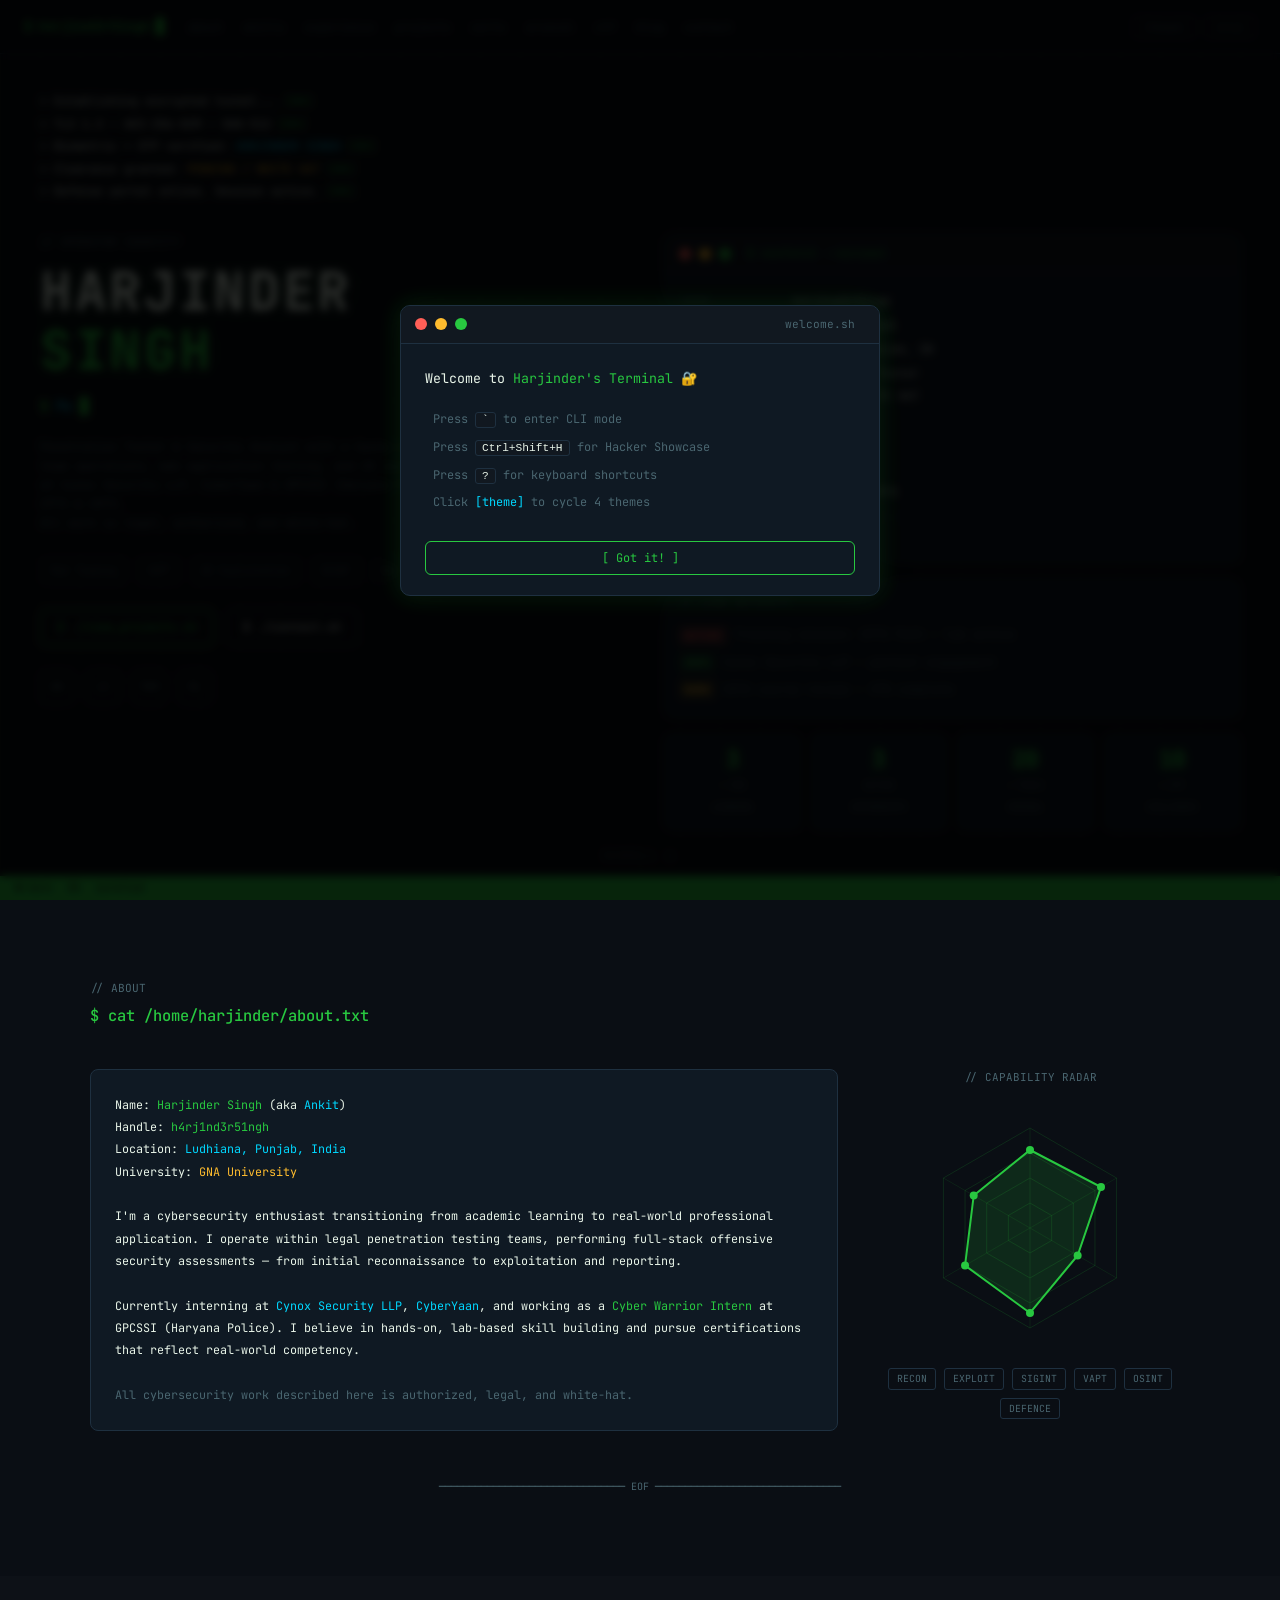
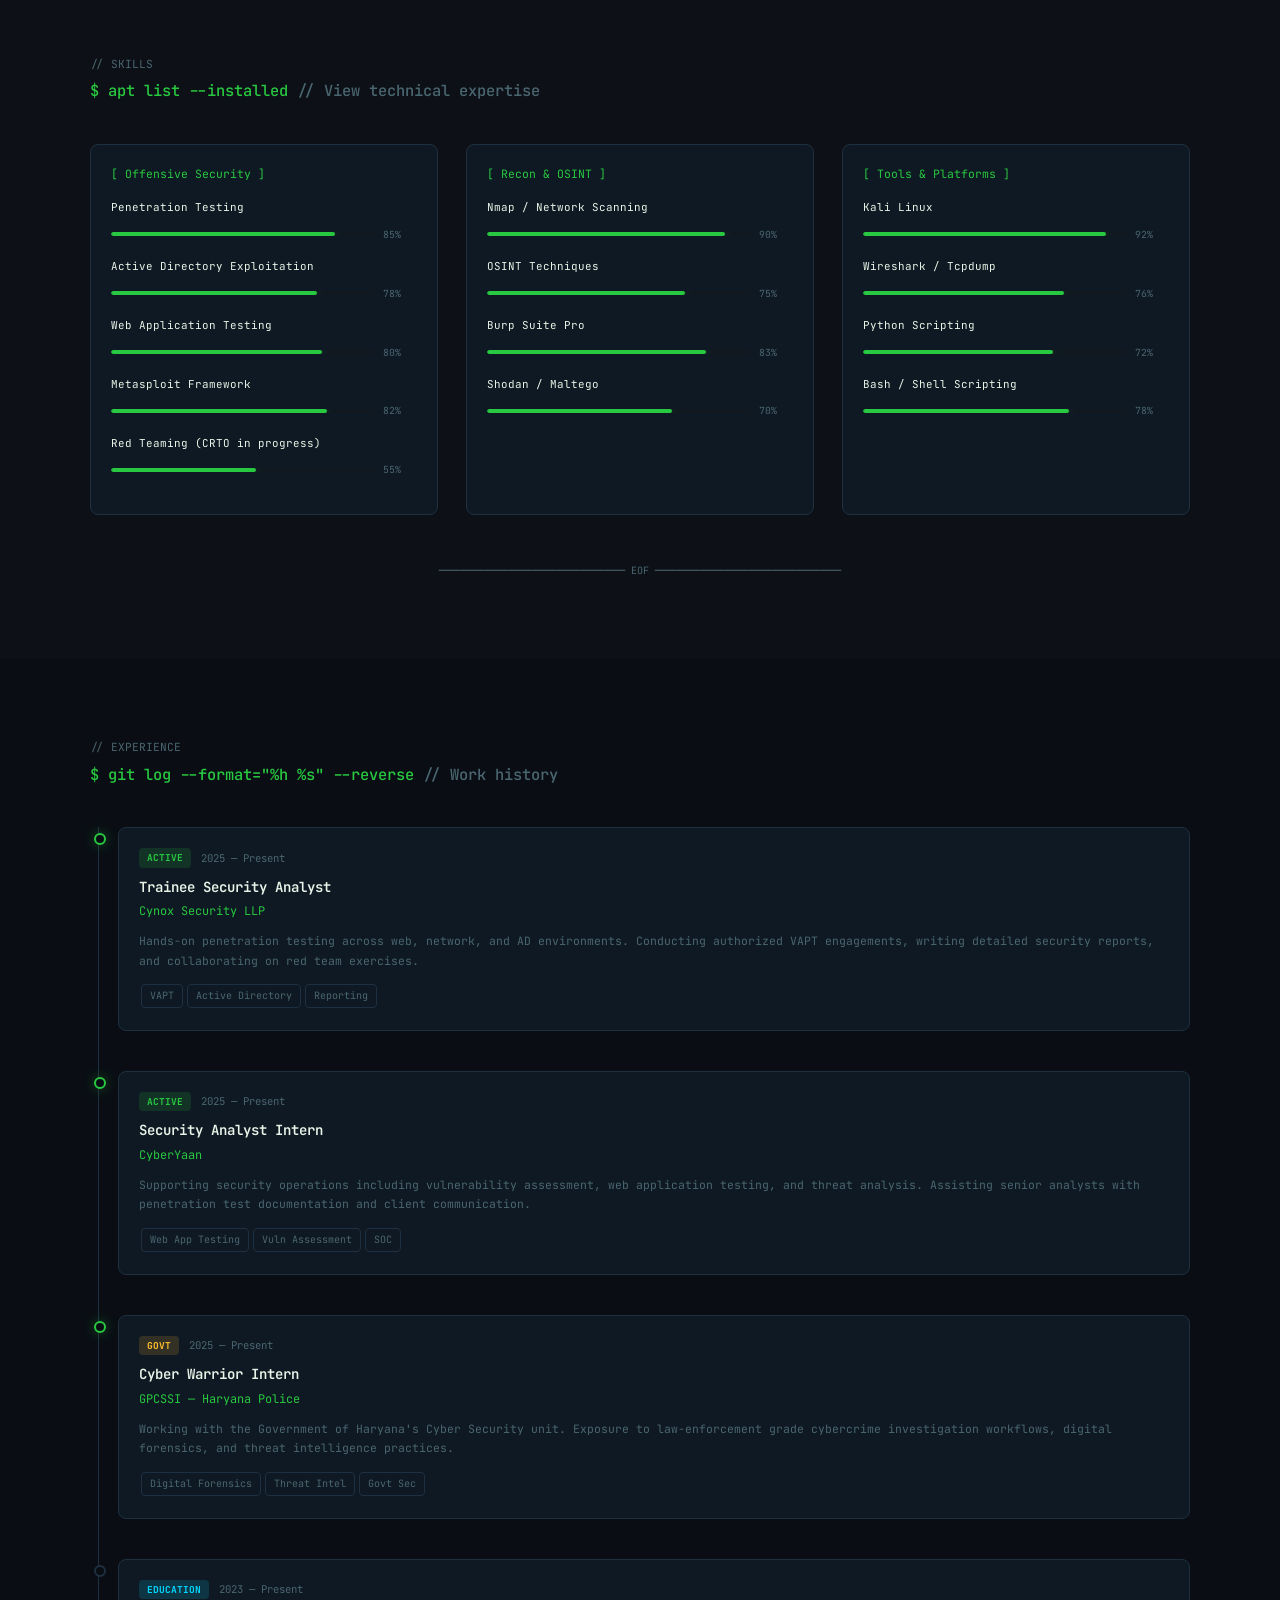
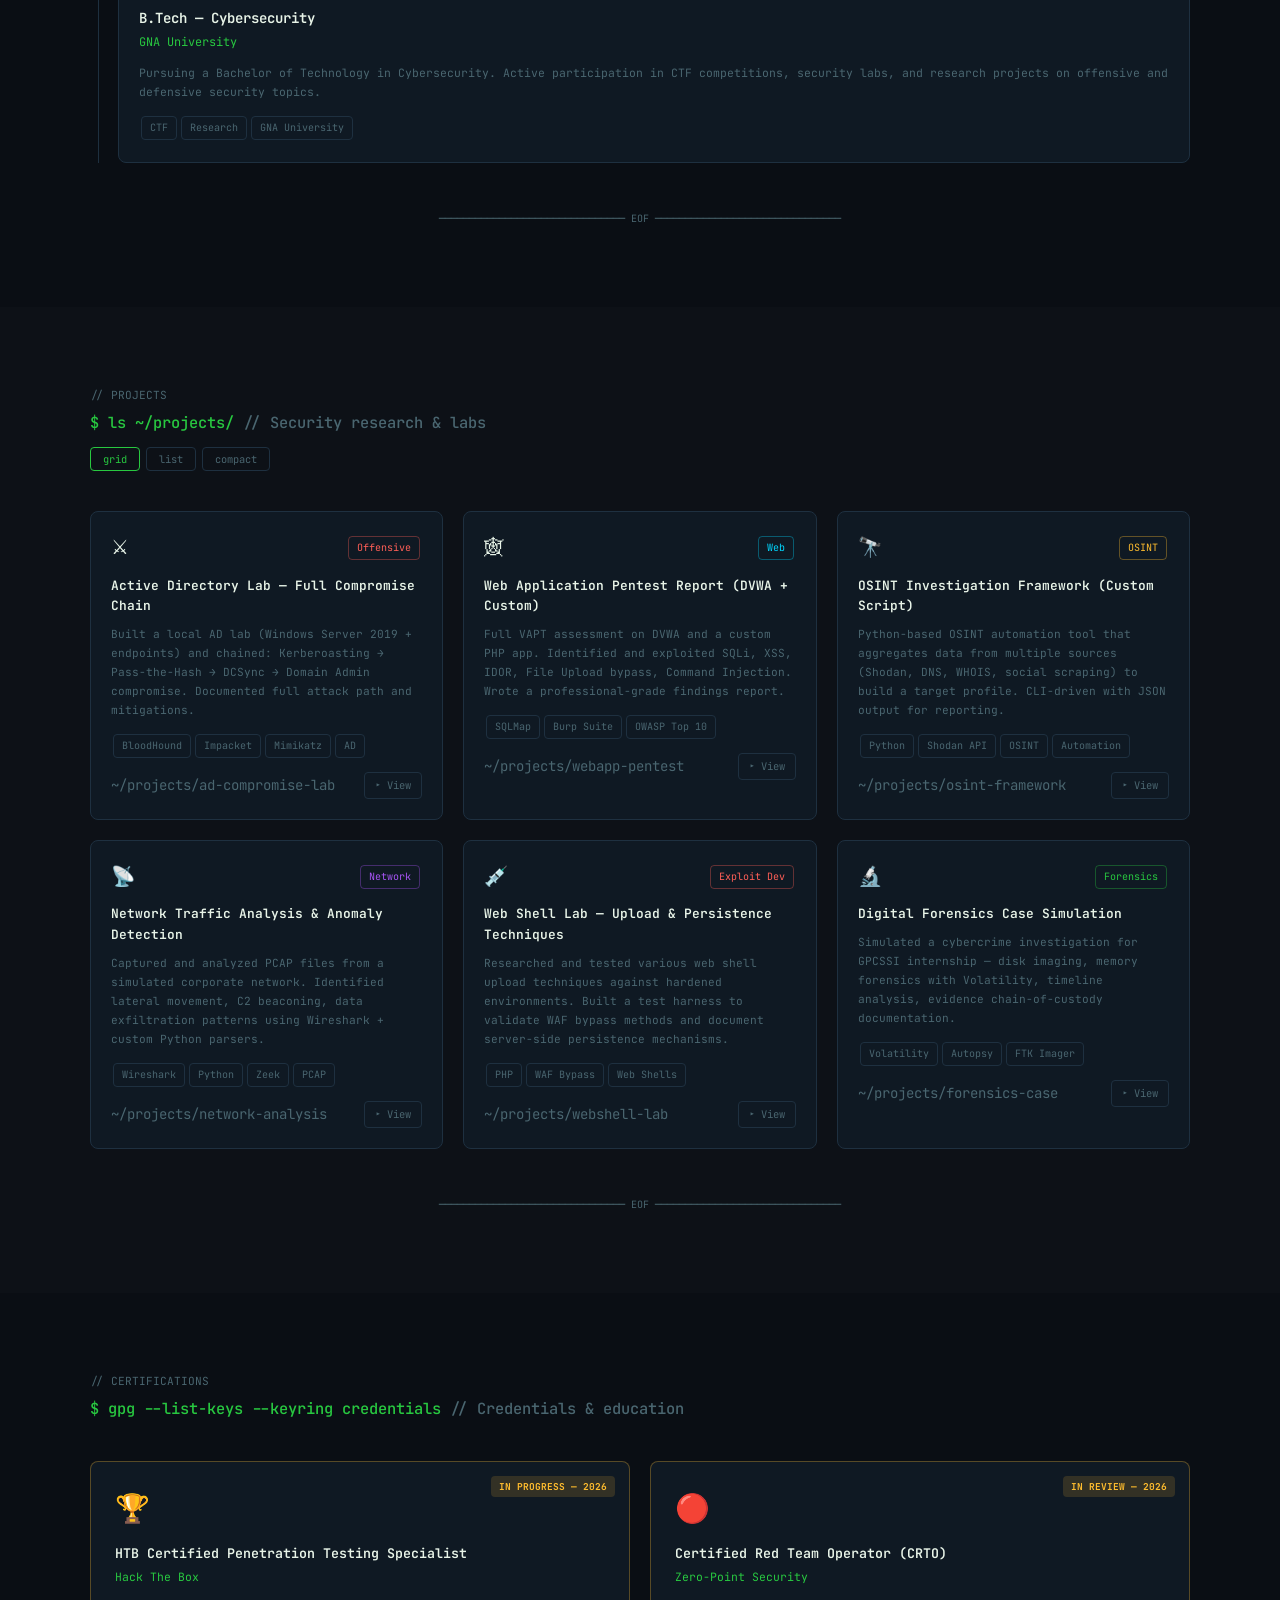
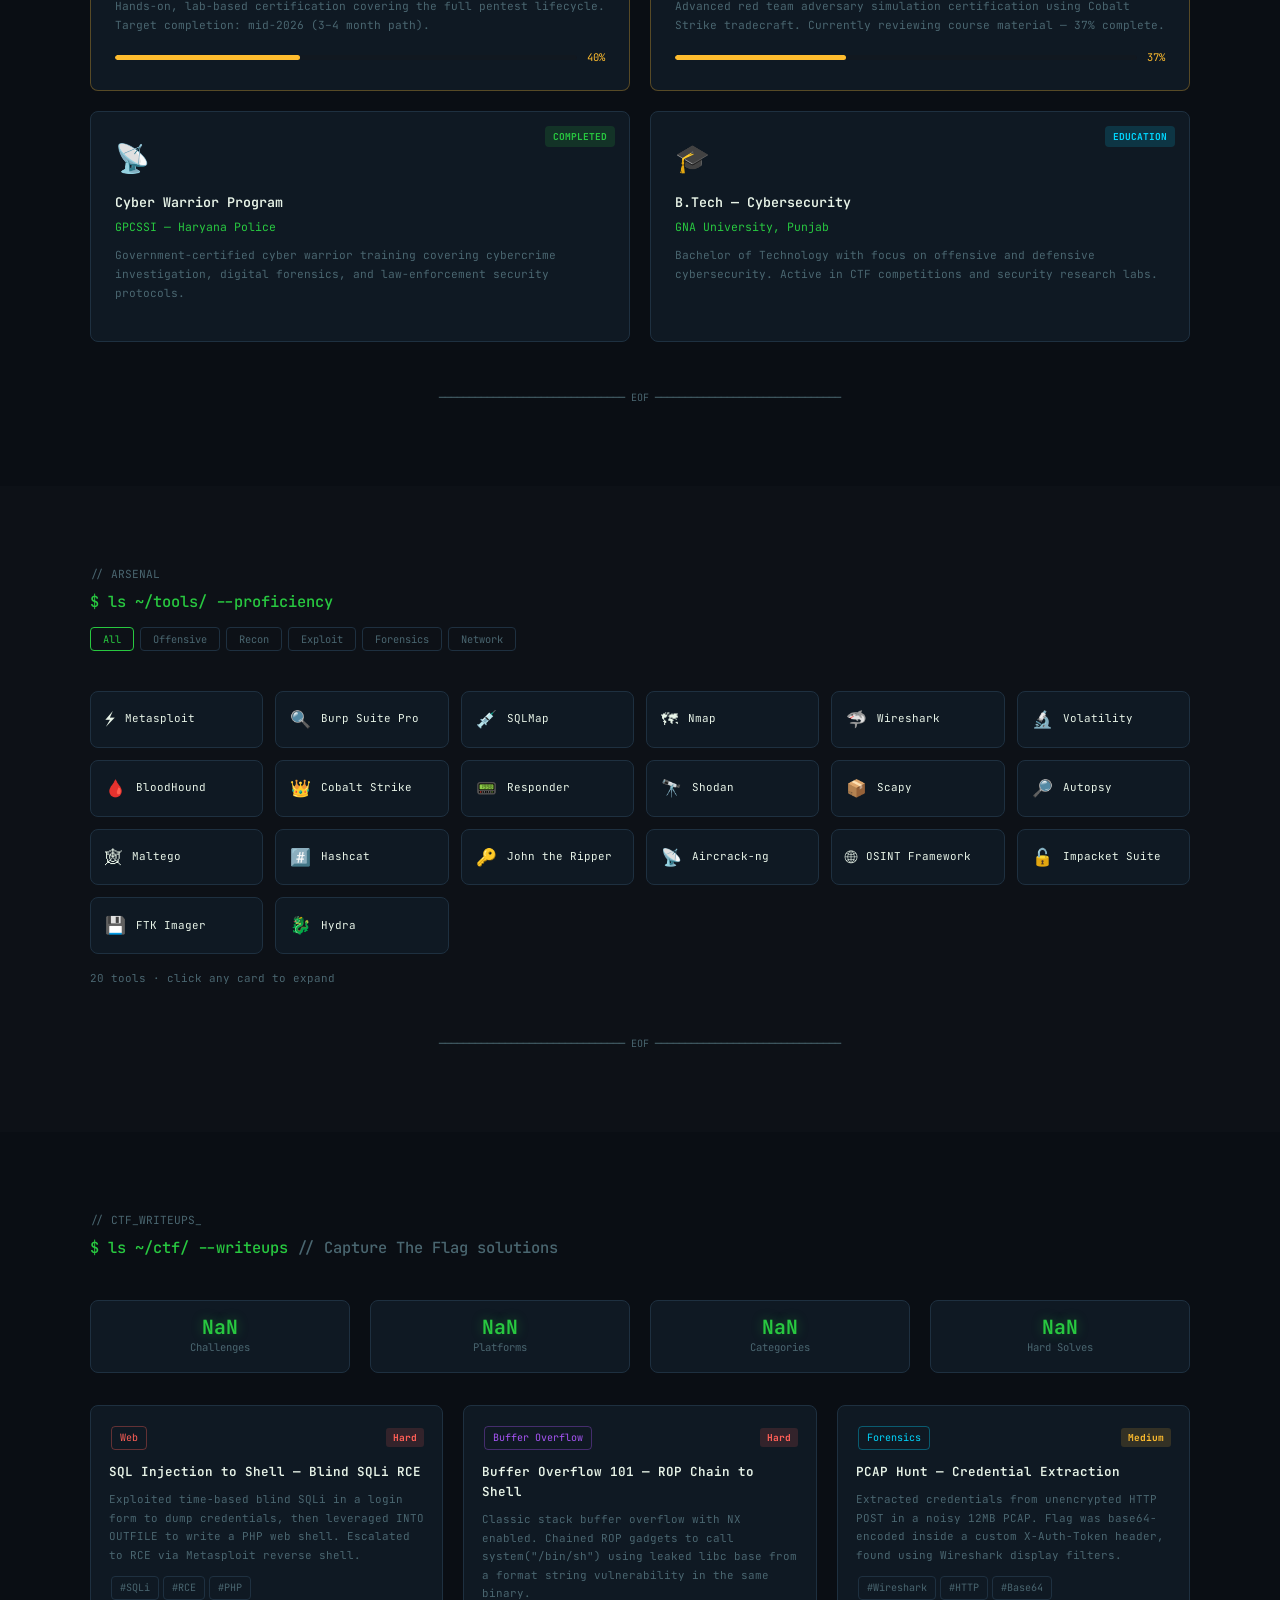
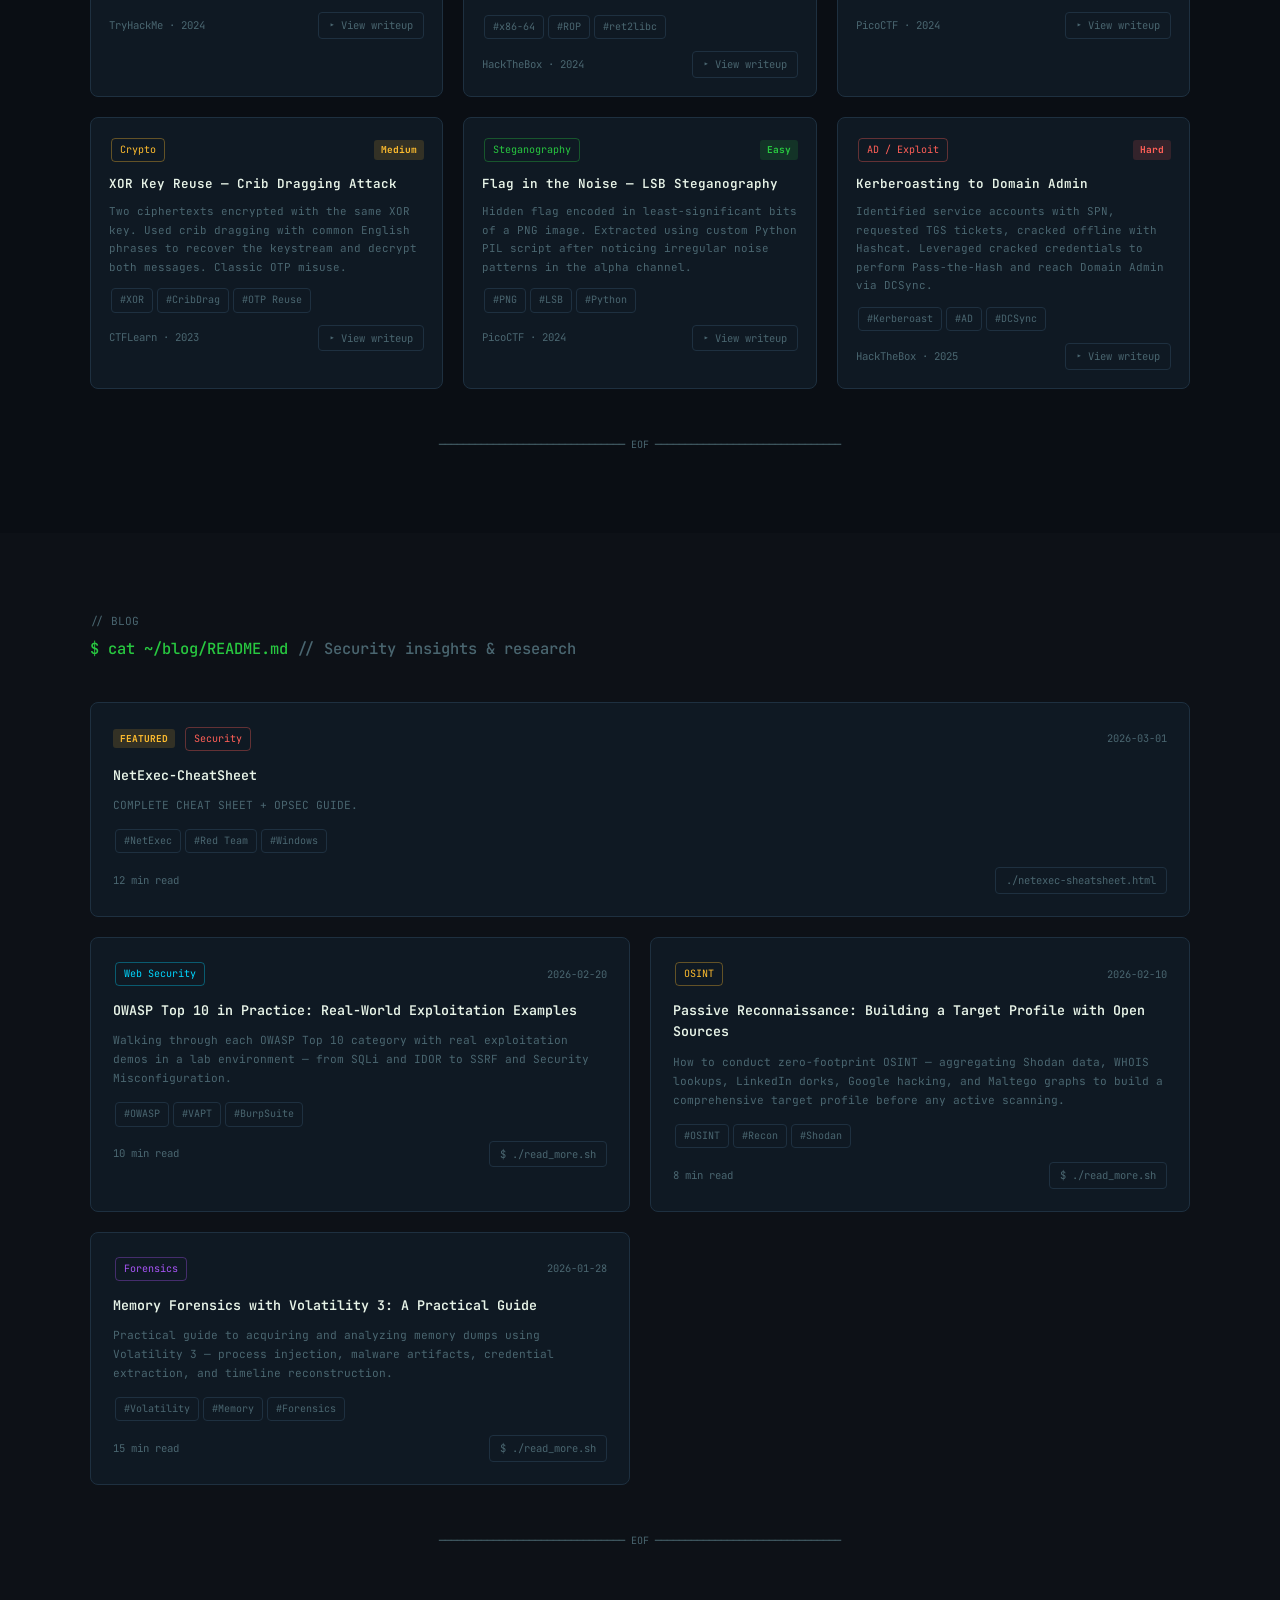
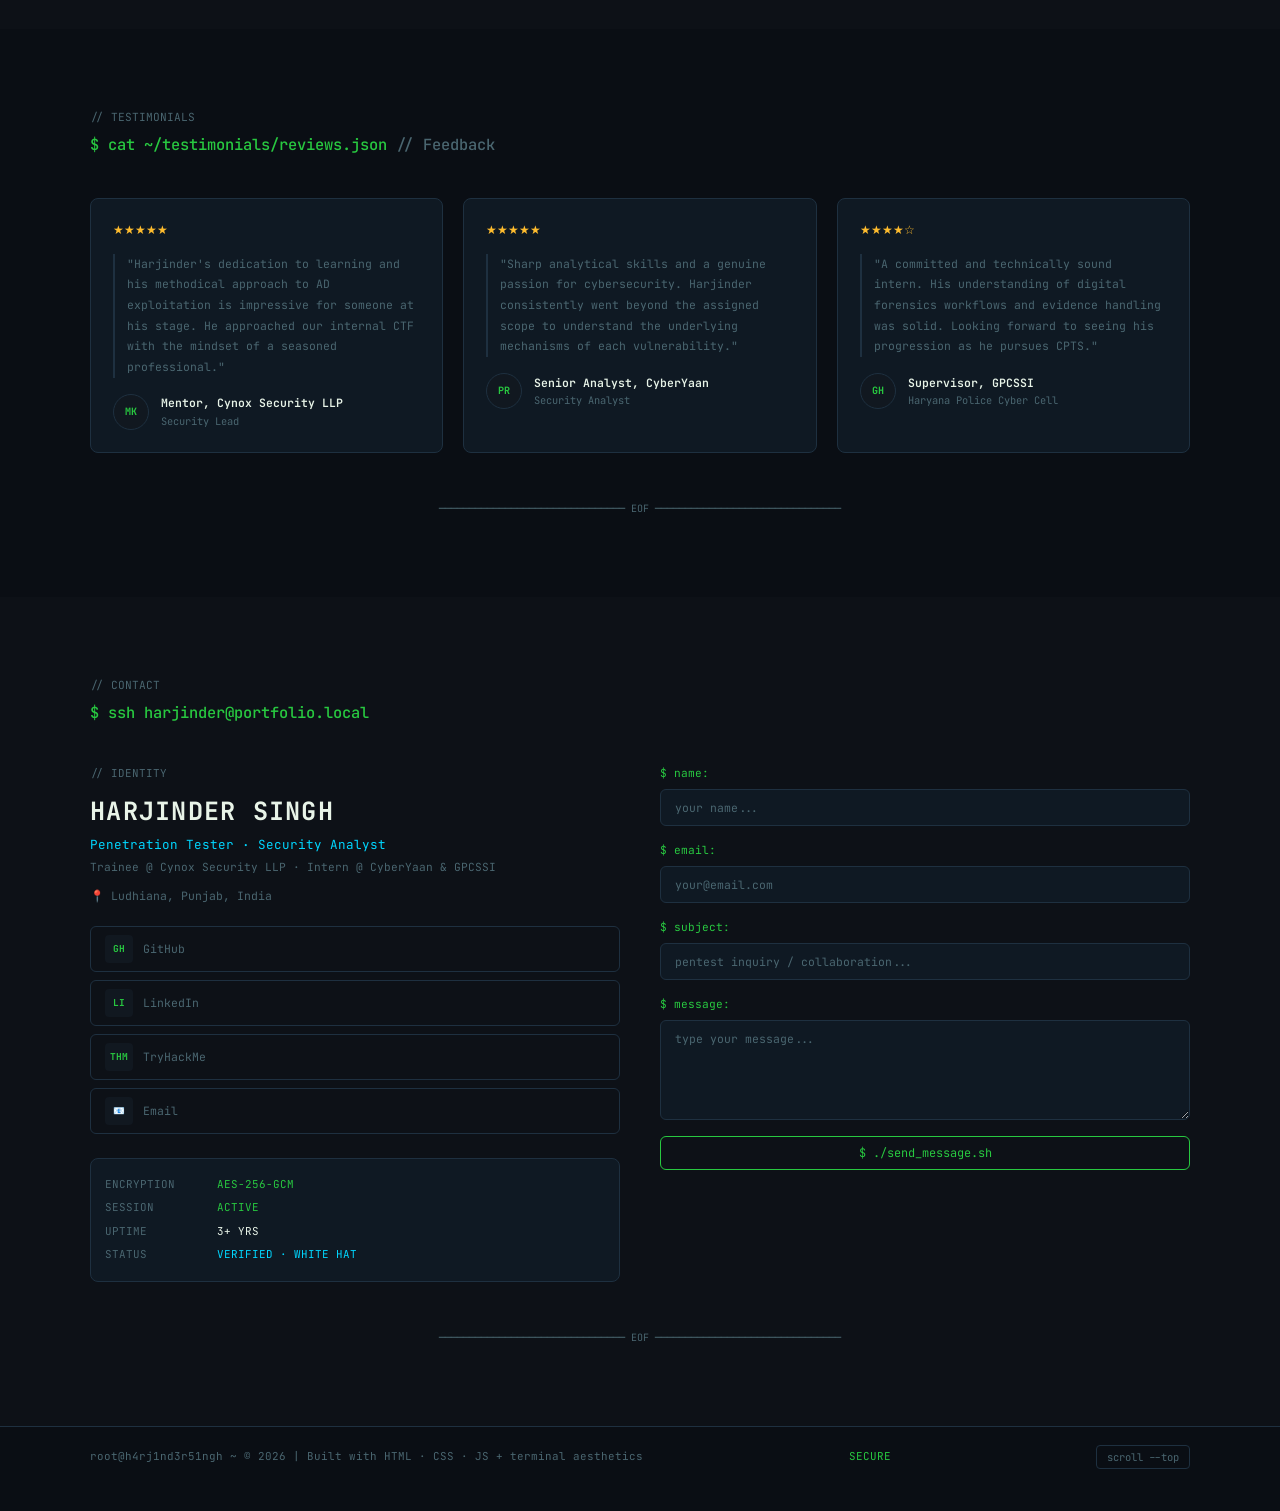
==== commit dba25a91: "Update index.html" ====
--- a/index.html
+++ b/index.html
@@ -639,10 +639,10 @@
 
       <div class="blog-card featured">
         <div class="blog-meta"><span class="blog-badge featured-badge">FEATURED</span><span class="tag red">Security</span><span class="blog-date">2026-03-01</span></div>
-        <div class="blog-title">Active Directory Attack Paths: From Initial Access to Domain Admin</div>
-        <p class="blog-excerpt">A deep dive into chaining common AD misconfigurations — Kerberoasting, AS-REP Roasting, ACL abuse, and DCSync — into a full domain compromise walkthrough.</p>
-        <div class="blog-tags"><span class="tag">#ActiveDirectory</span><span class="tag">#Red Team</span><span class="tag">#Windows</span></div>
-        <div class="blog-footer"><span>12 min read</span><a href="#" class="btn-small">$ ./read_more.sh</a></div>
+        <div class="blog-title">NetExec-CheatSheet</div>
+        <p class="blog-excerpt">COMPLETE CHEAT SHEET + OPSEC GUIDE.</p>
+        <div class="blog-tags"><span class="tag">#NetExec</span><span class="tag">#Red Team</span><span class="tag">#Windows</span></div>
+        <div class="blog-footer"><span>12 min read</span><a href="#" class="btn-small">./netexec-sheatsheet.html</a></div>
       </div>
 
       <div class="blog-card">
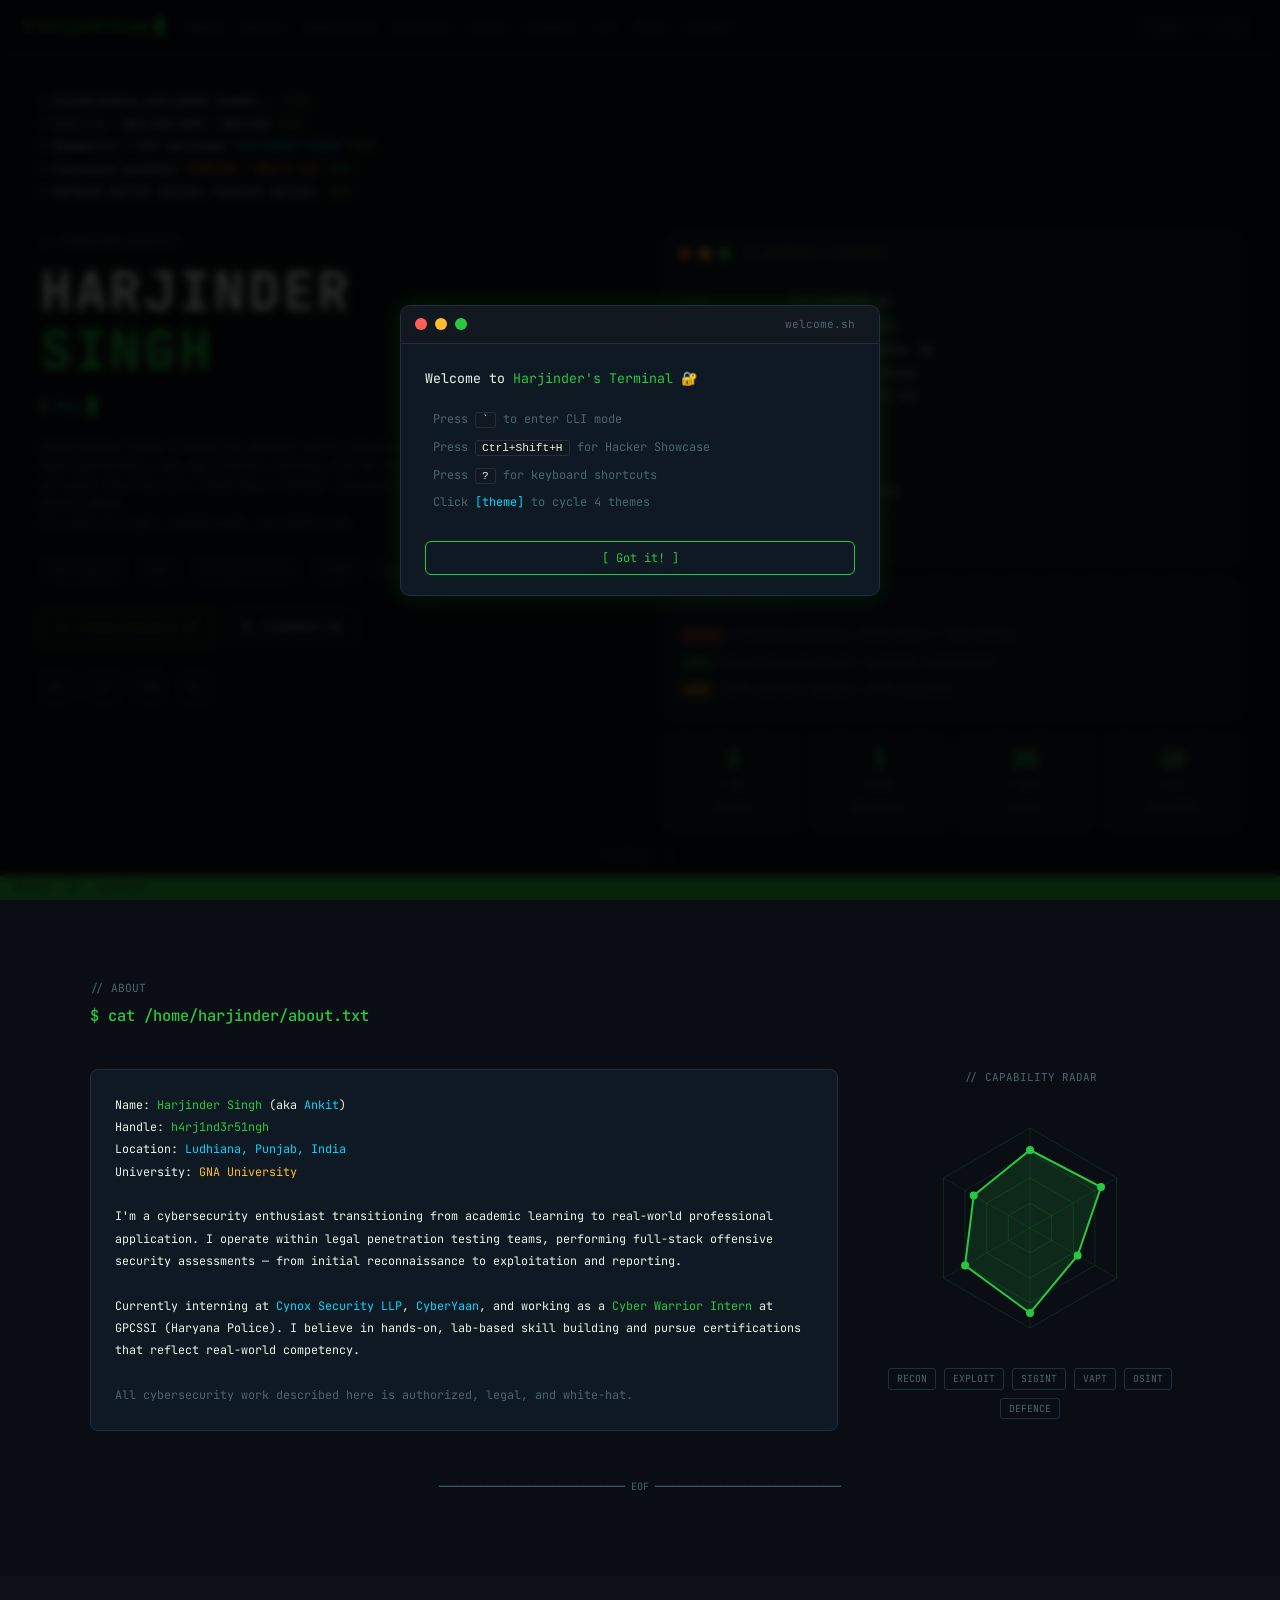
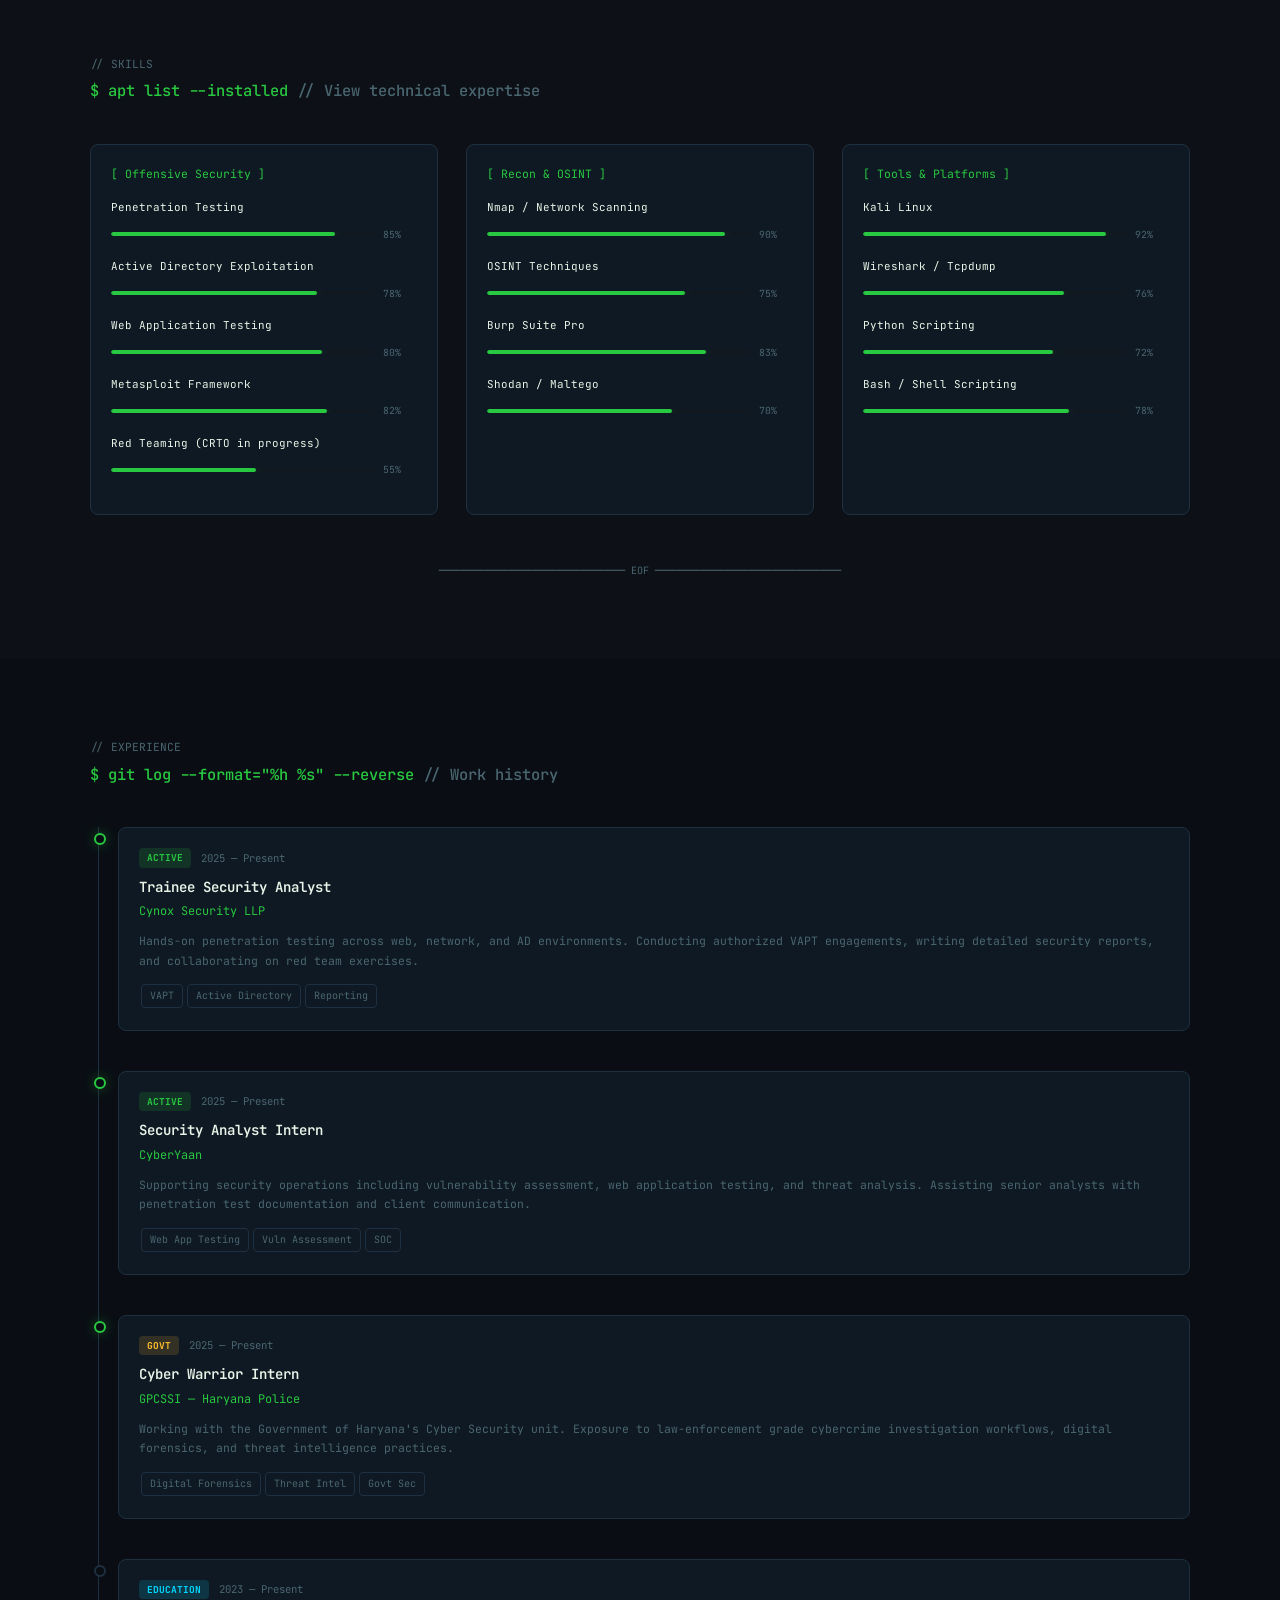
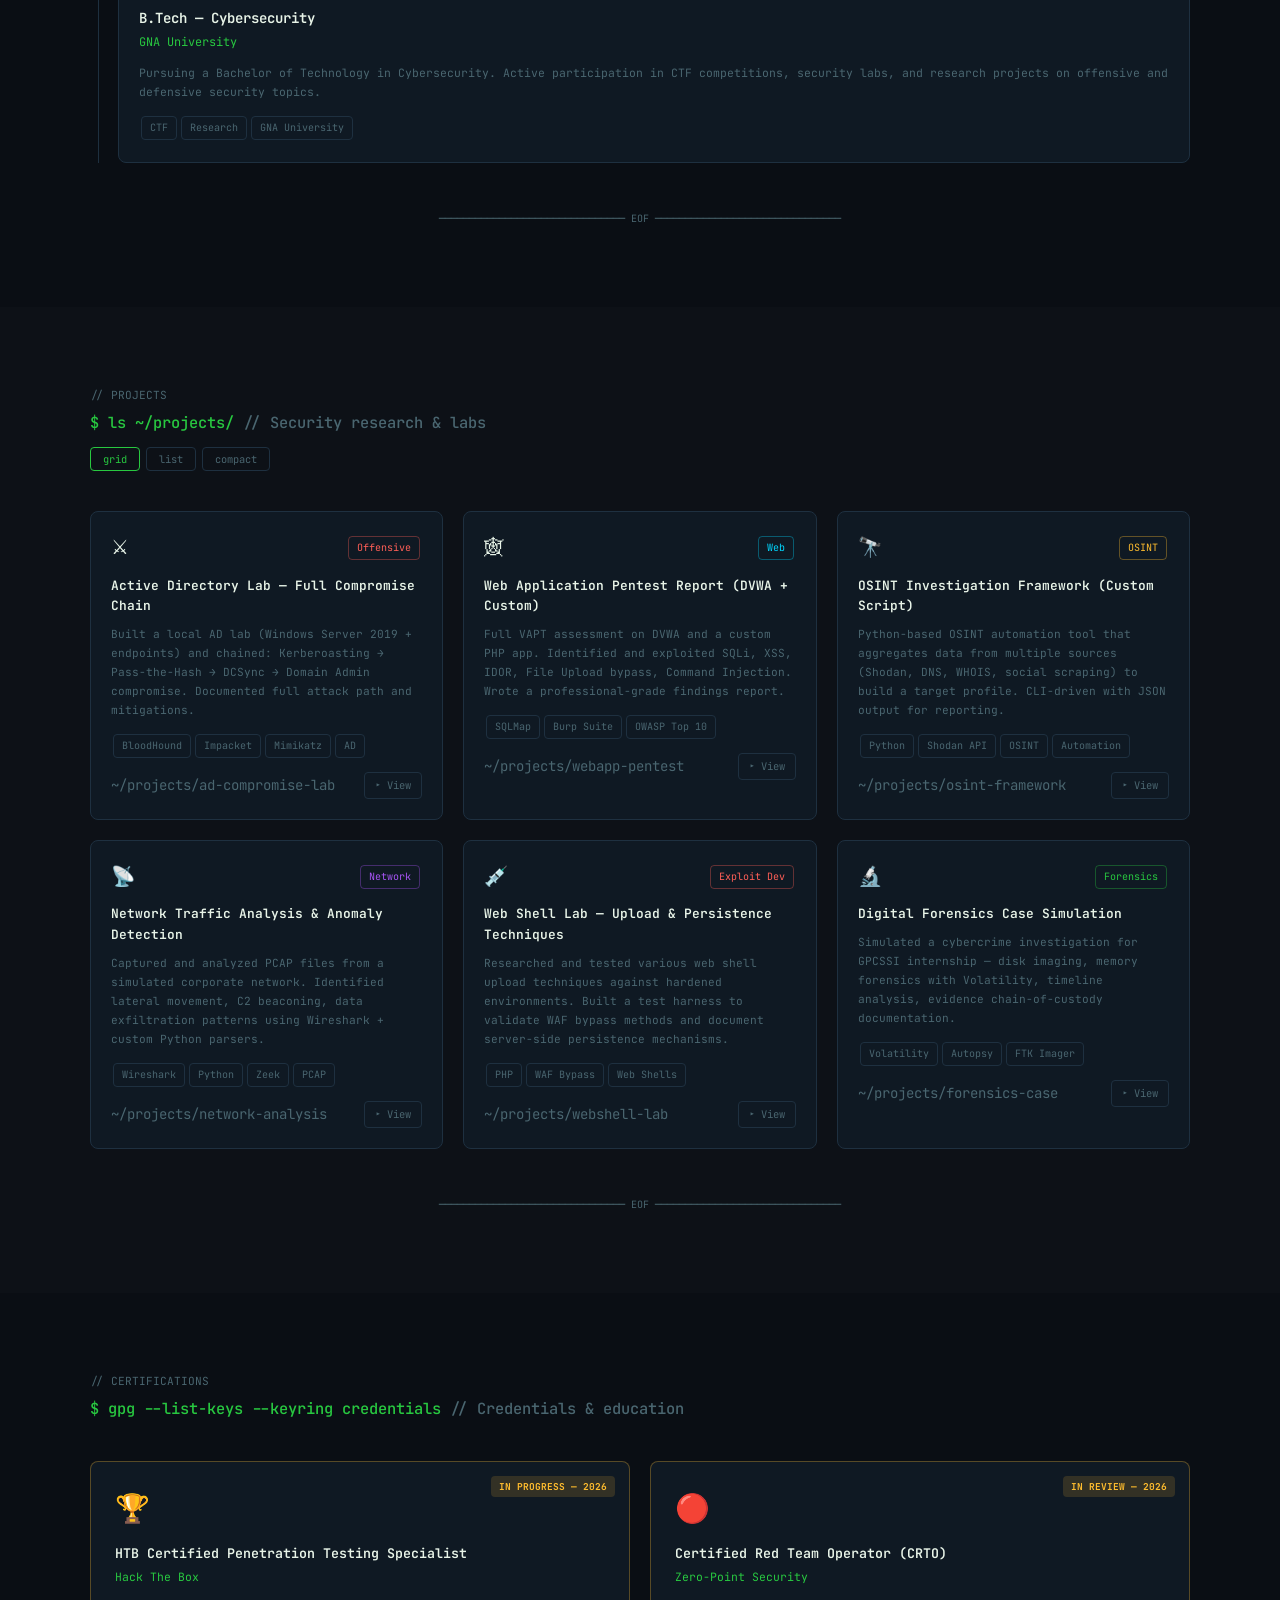
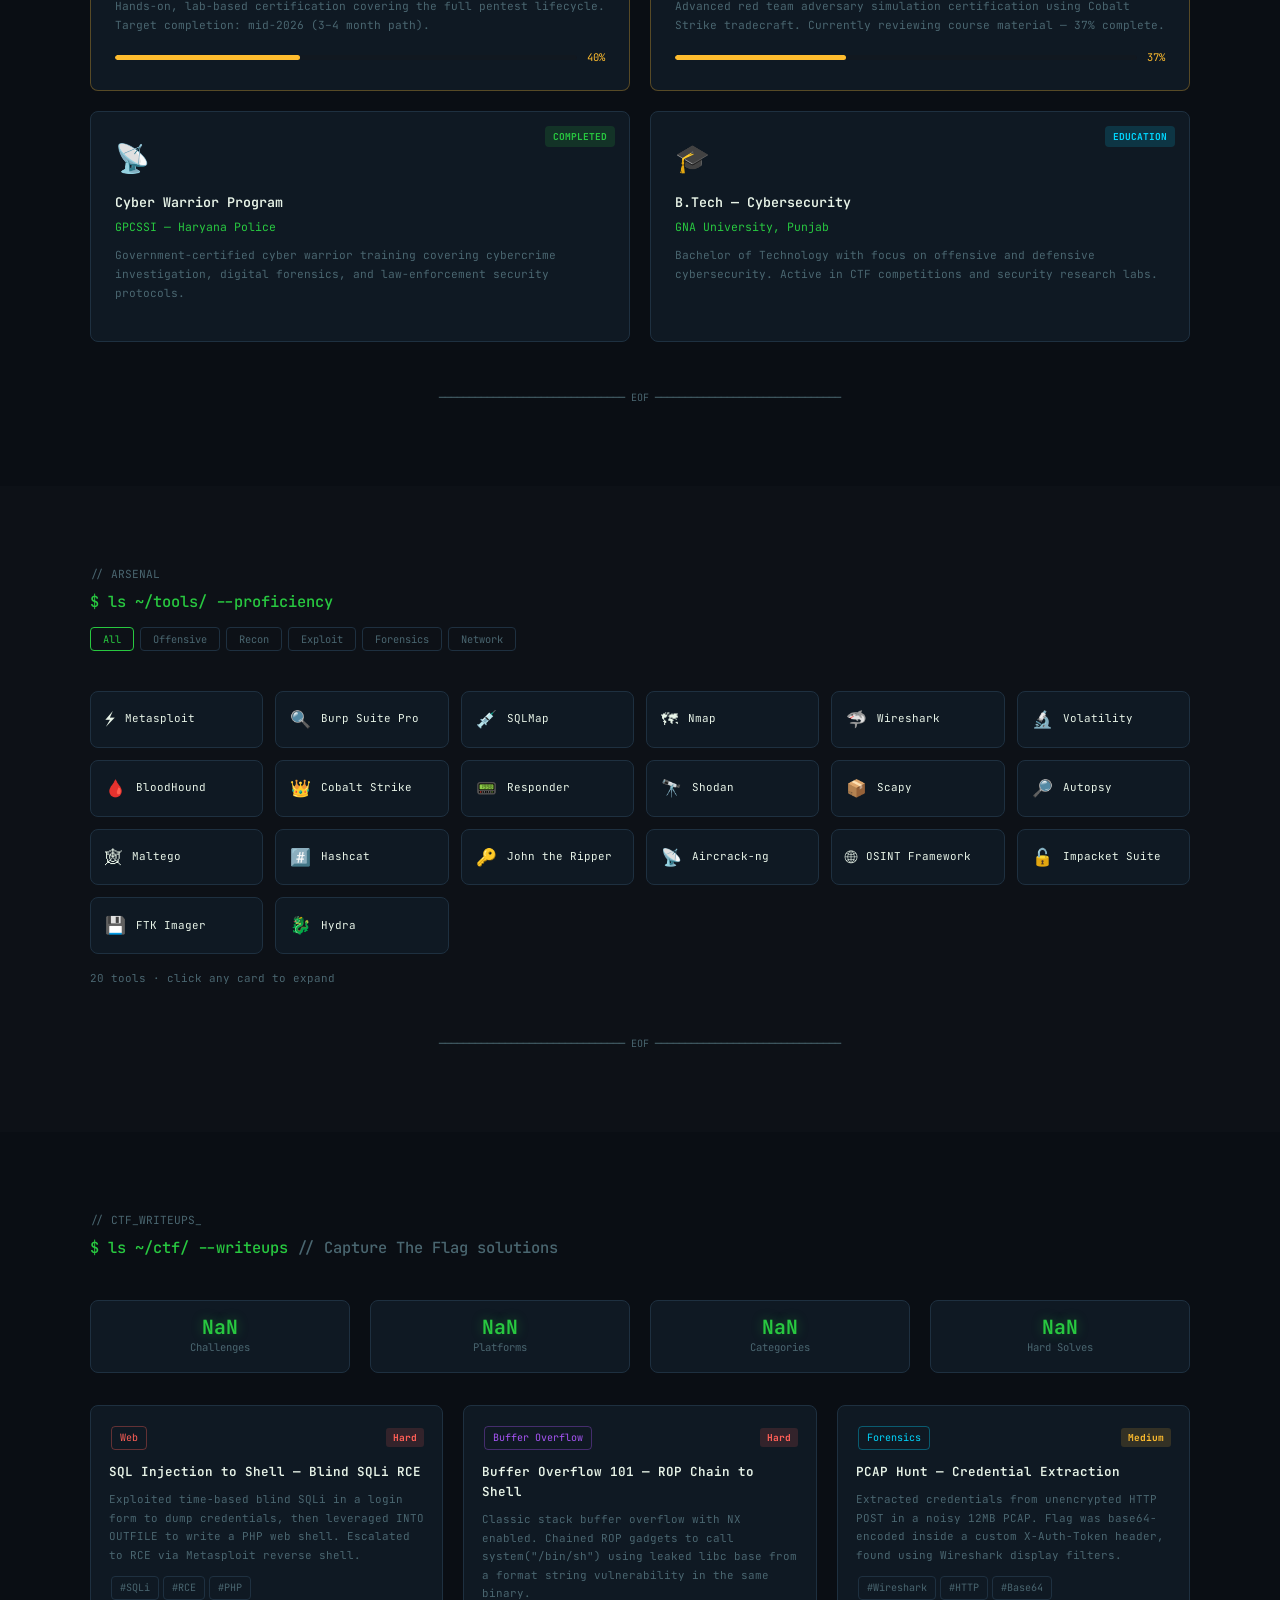
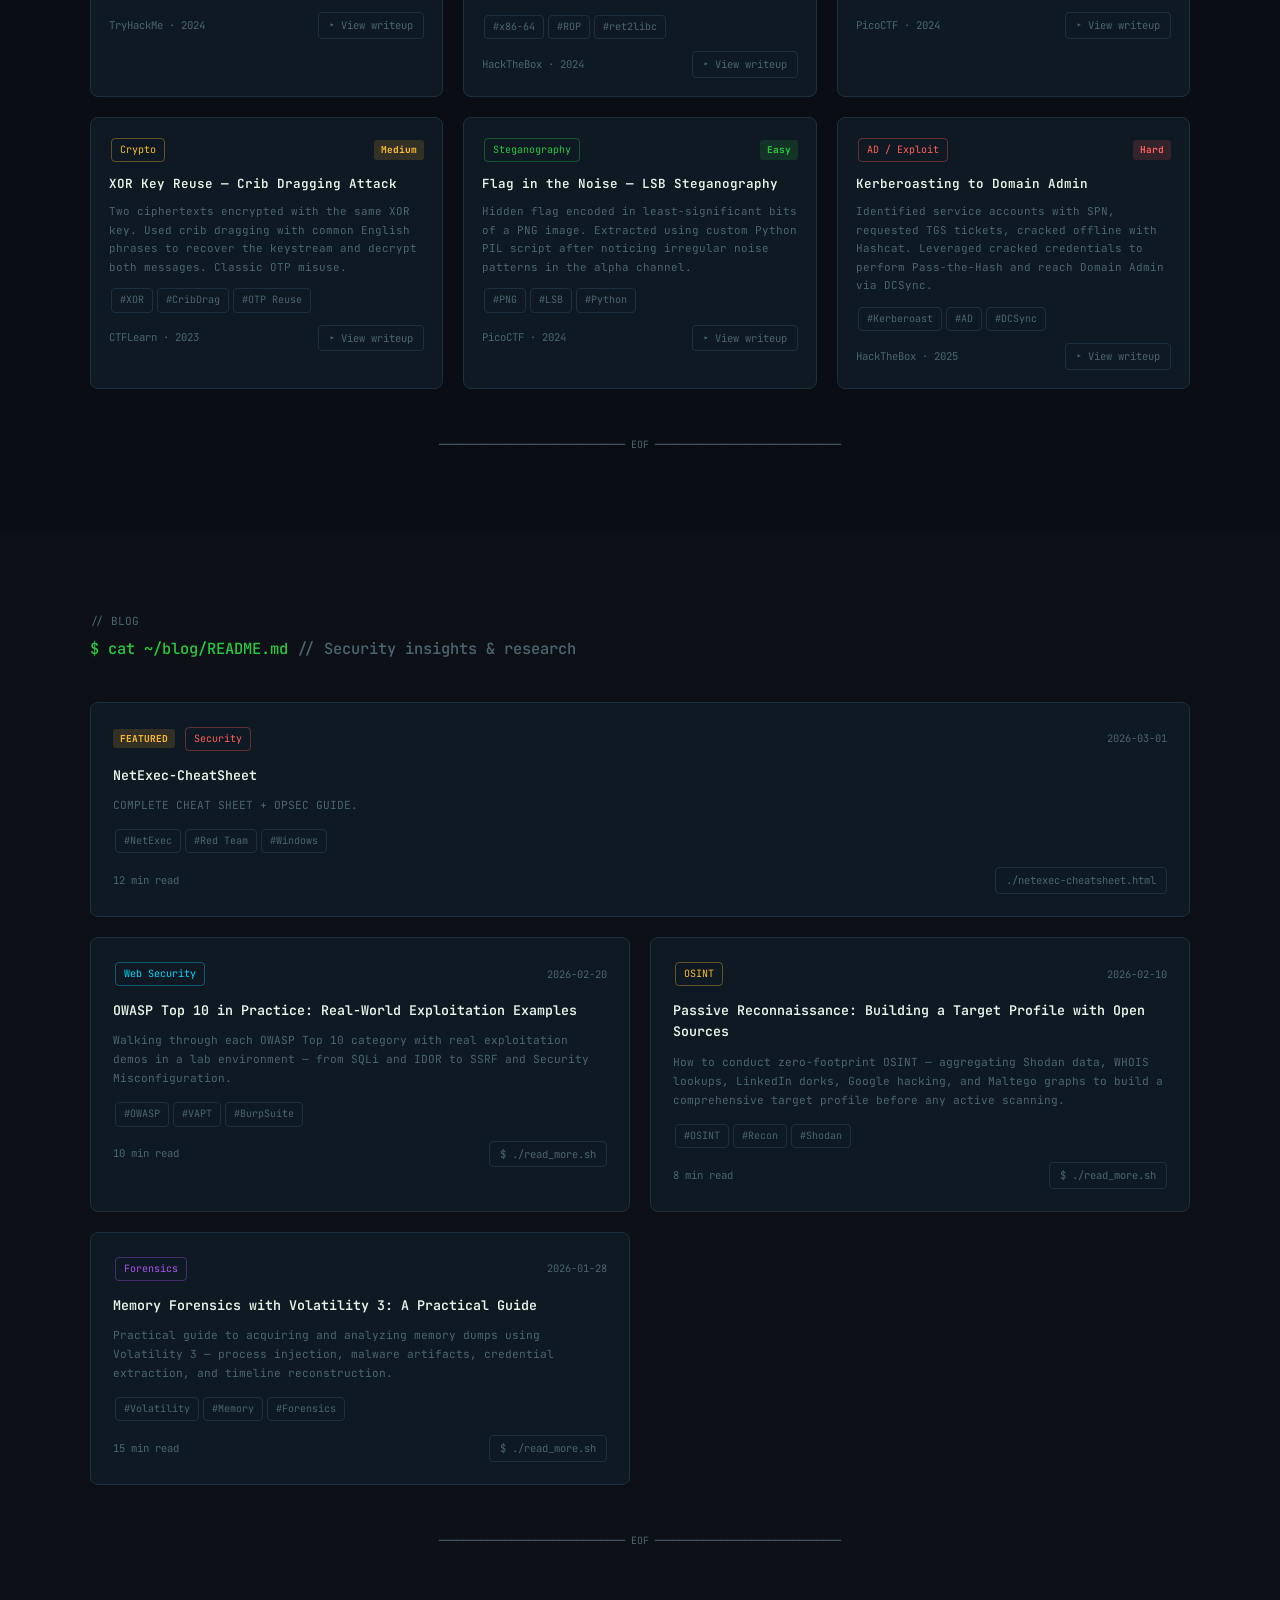
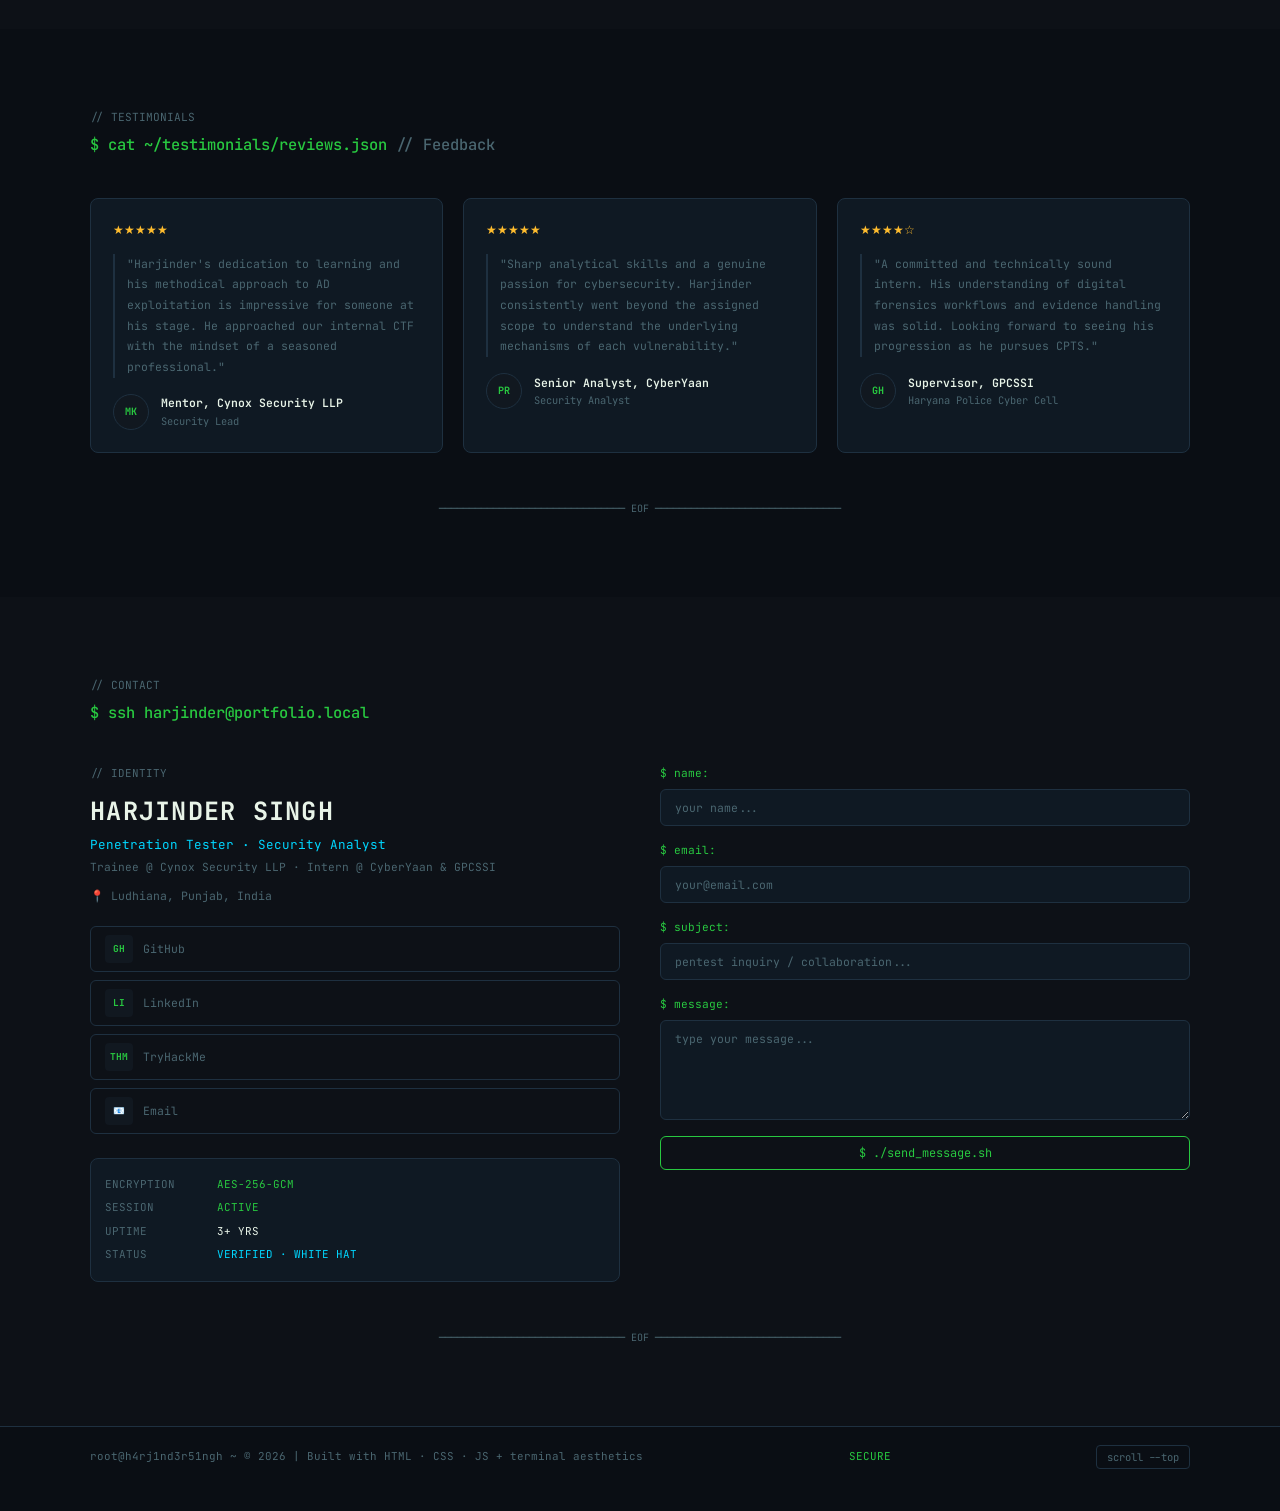
==== commit 41607c7a: "Update index.html" ====
--- a/index.html
+++ b/index.html
@@ -642,7 +642,7 @@
         <div class="blog-title">NetExec-CheatSheet</div>
         <p class="blog-excerpt">COMPLETE CHEAT SHEET + OPSEC GUIDE.</p>
         <div class="blog-tags"><span class="tag">#NetExec</span><span class="tag">#Red Team</span><span class="tag">#Windows</span></div>
-        <div class="blog-footer"><span>12 min read</span><a href="#" class="btn-small">./netexec-sheatsheet.html</a></div>
+        <div class="blog-footer"><span>12 min read</span><a href="./netexec-sheatsheet.html" class="btn-small">./netexec-cheatsheet.html</a></div>
       </div>
 
       <div class="blog-card">
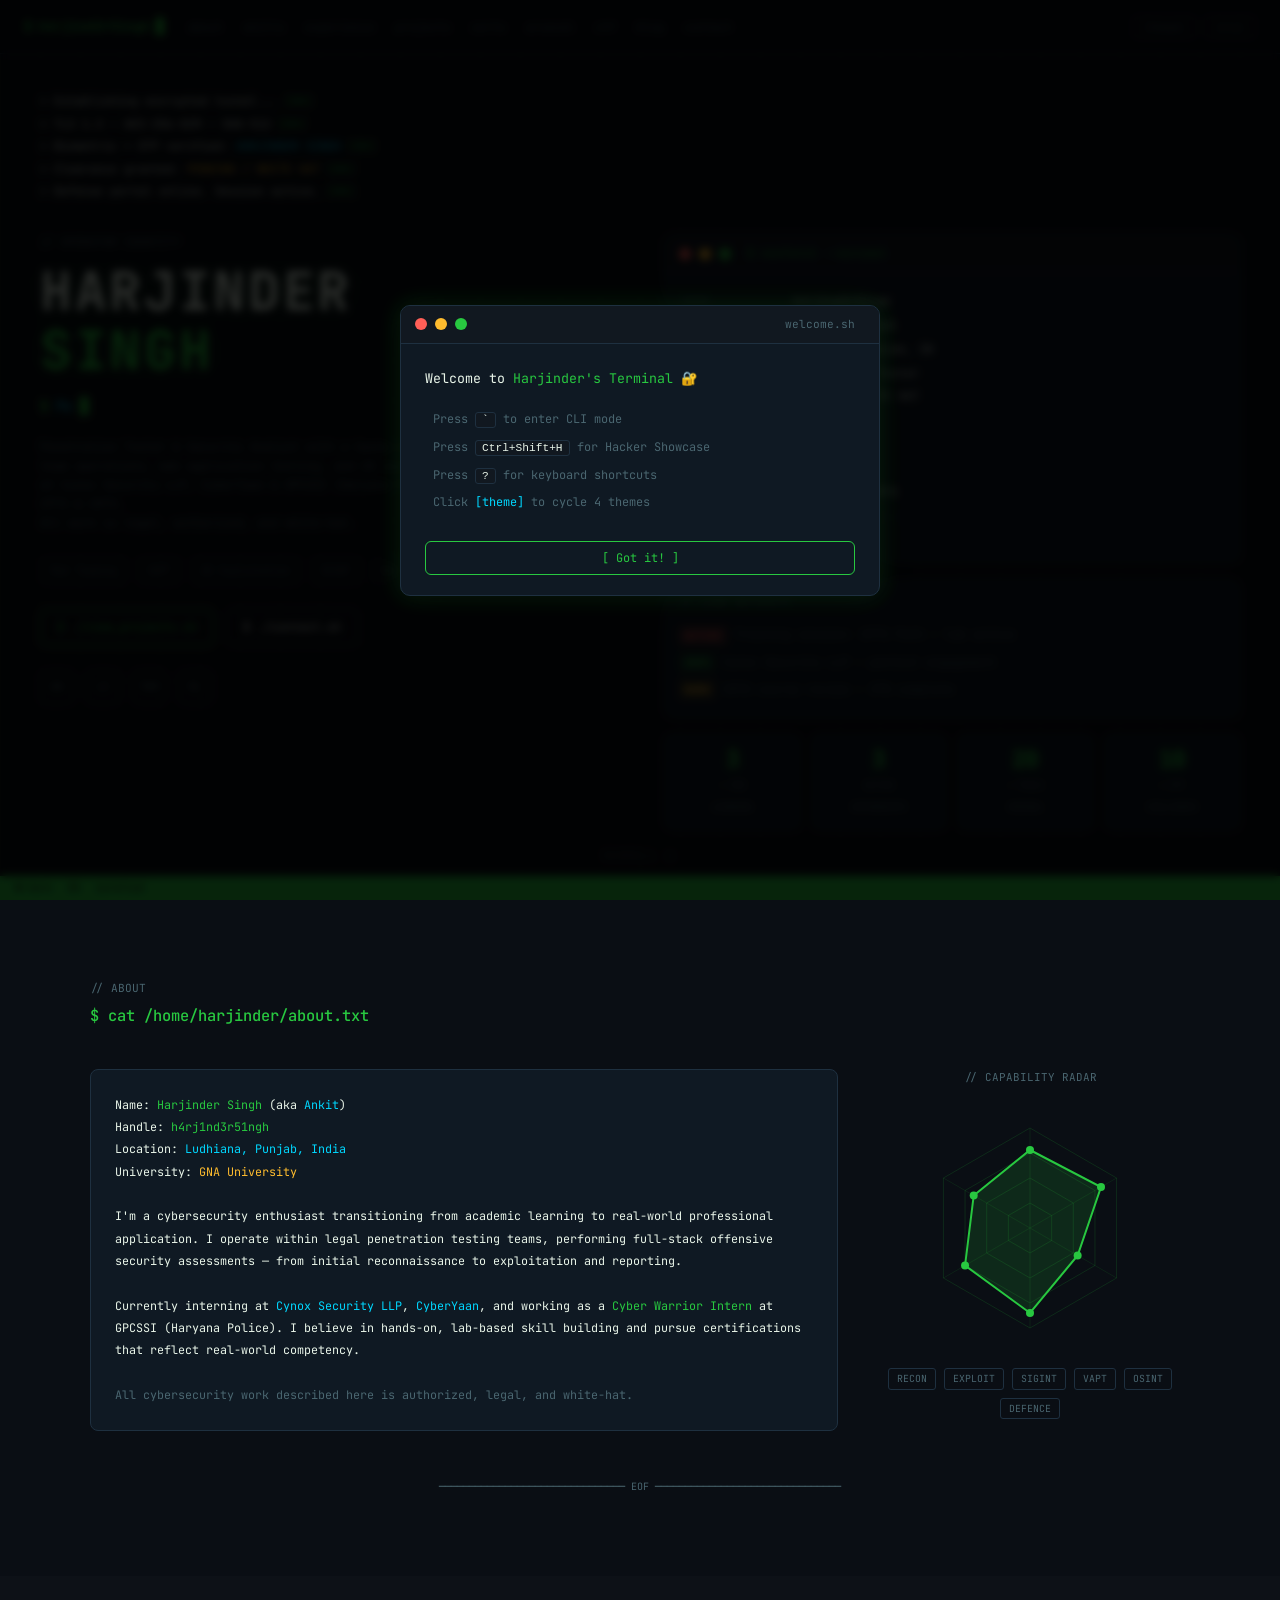
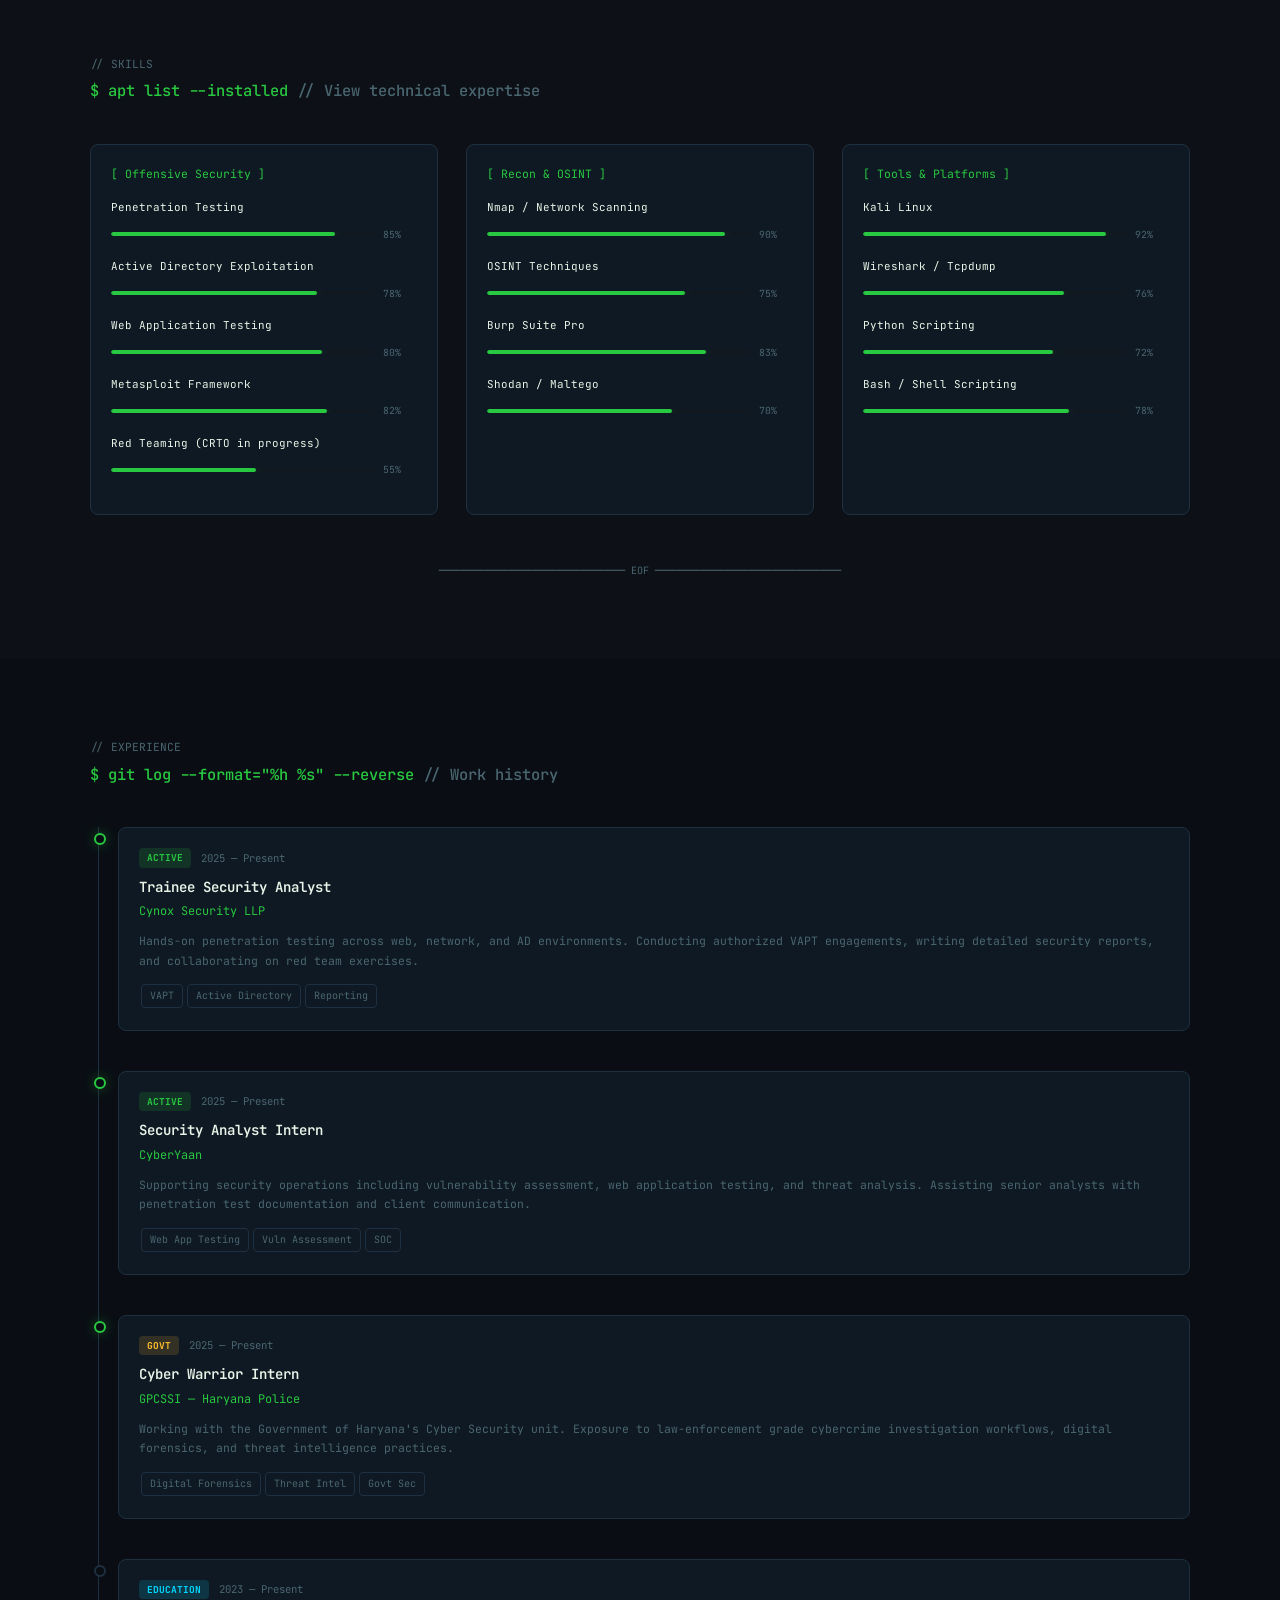
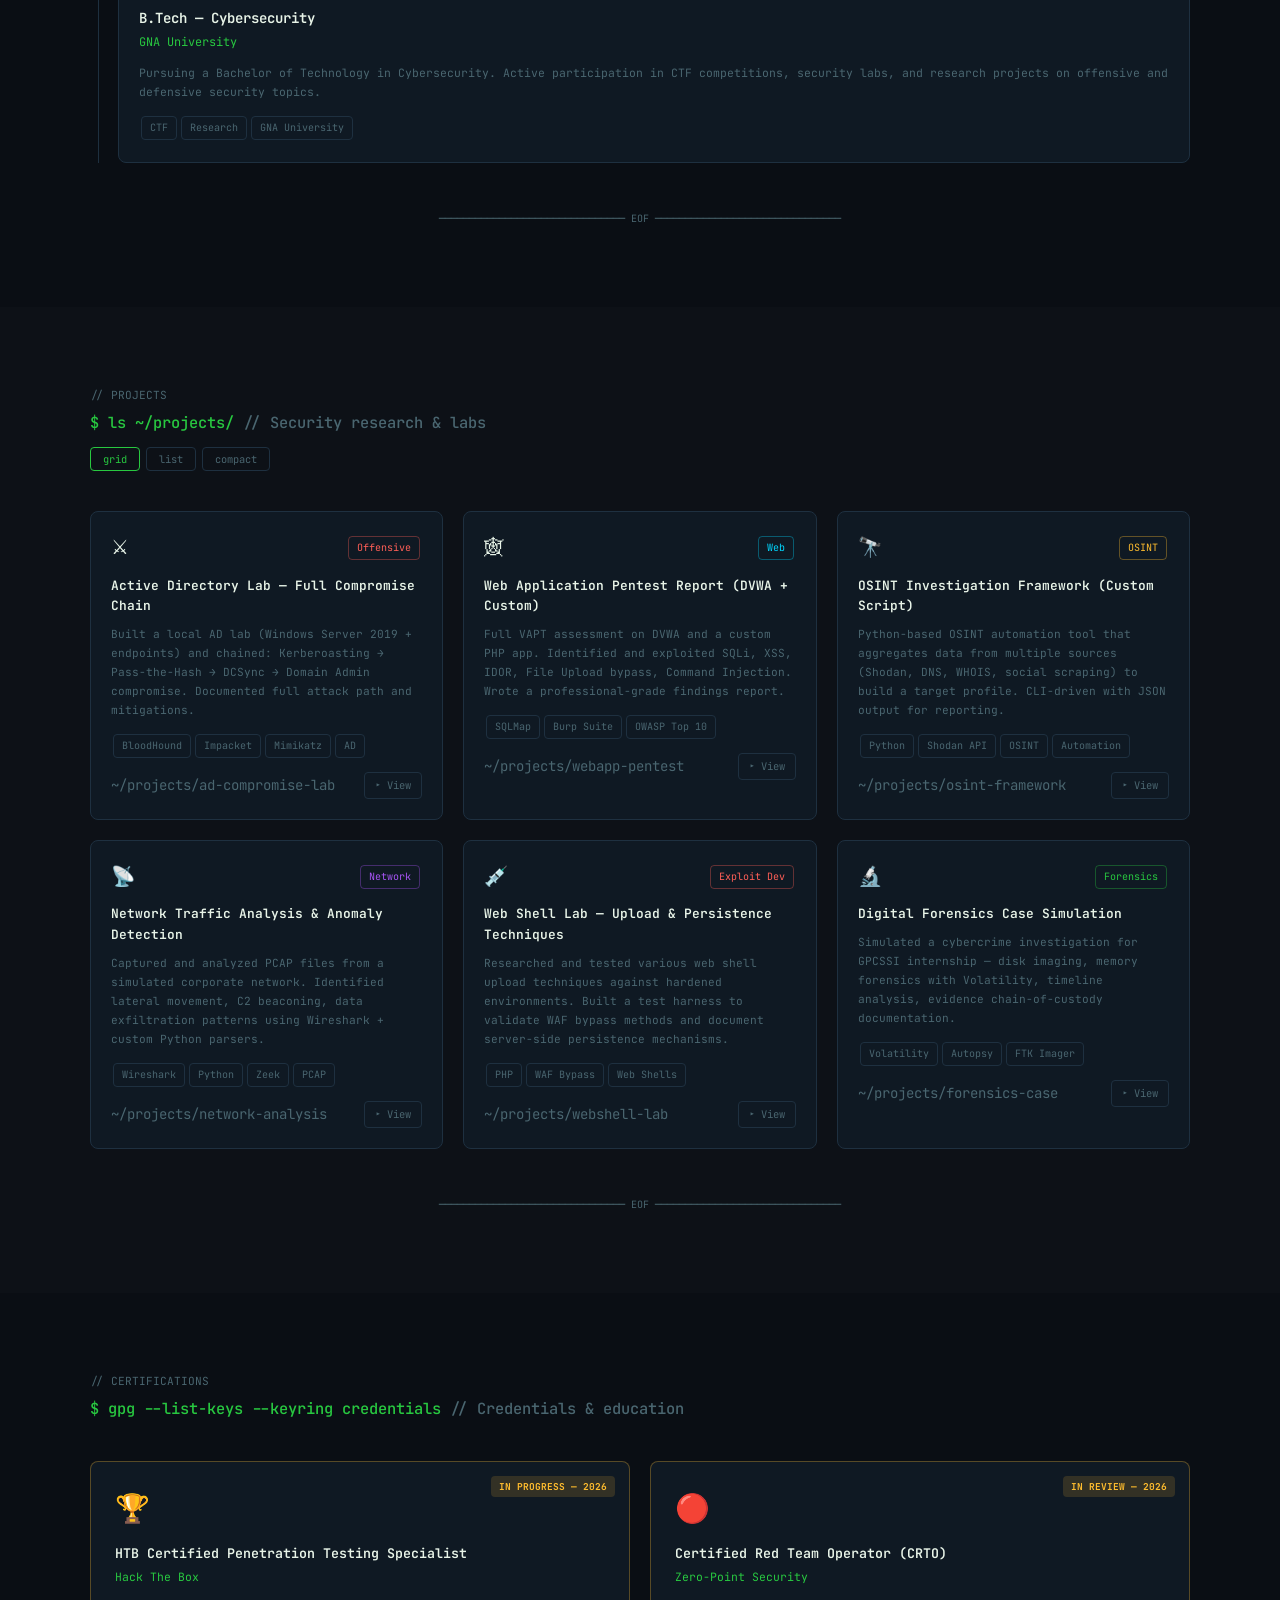
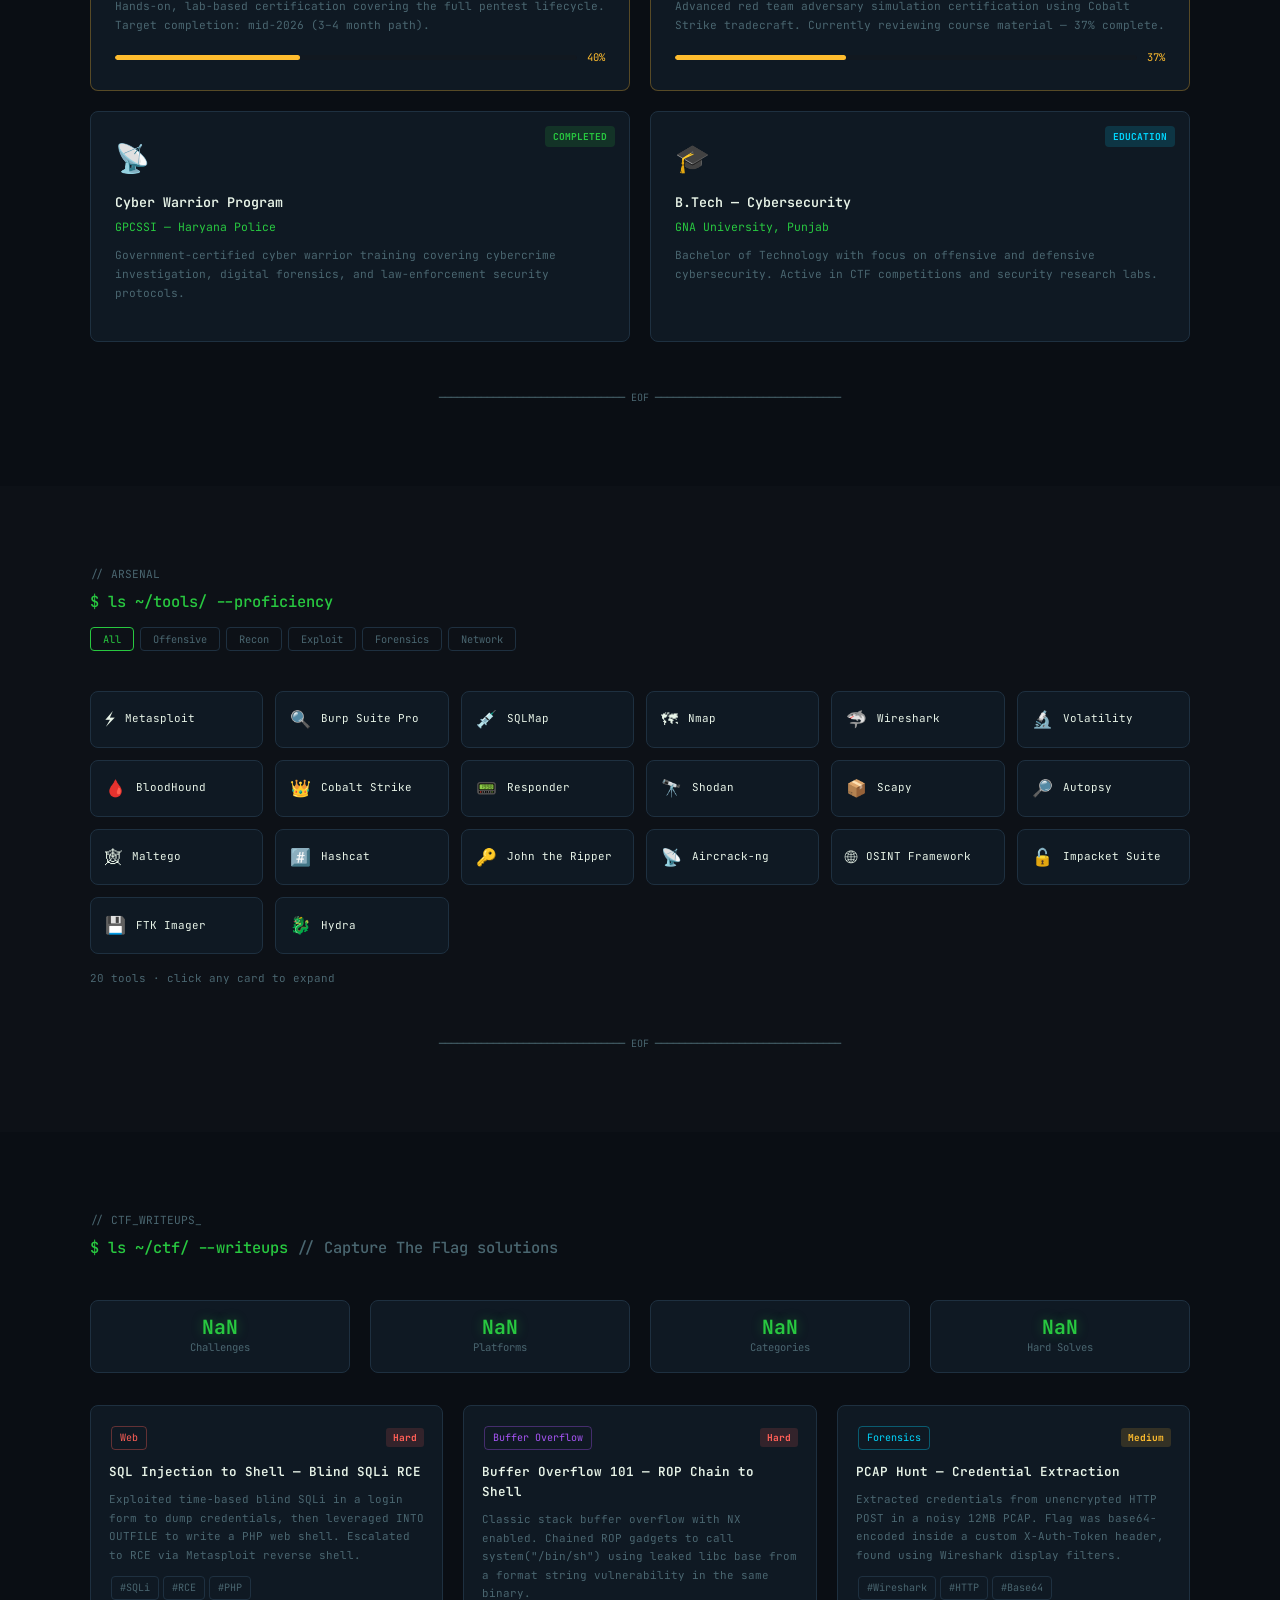
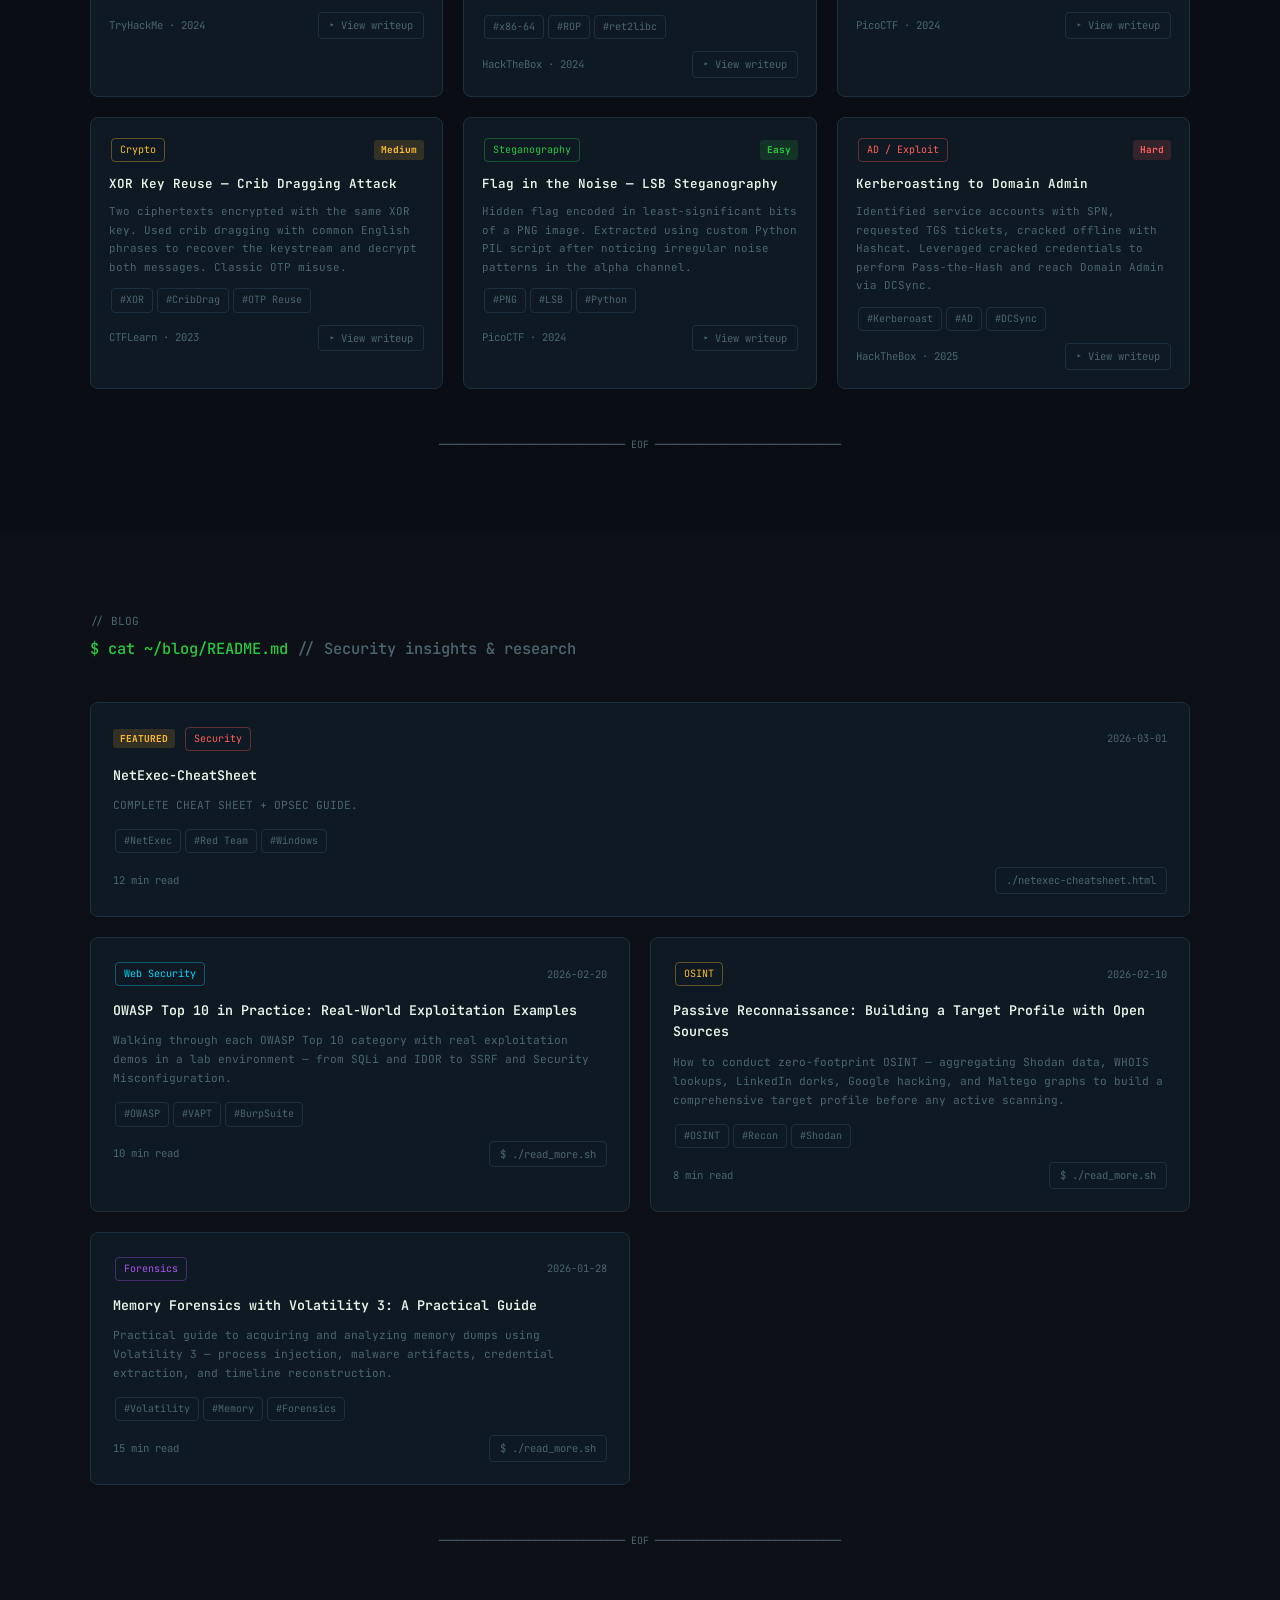
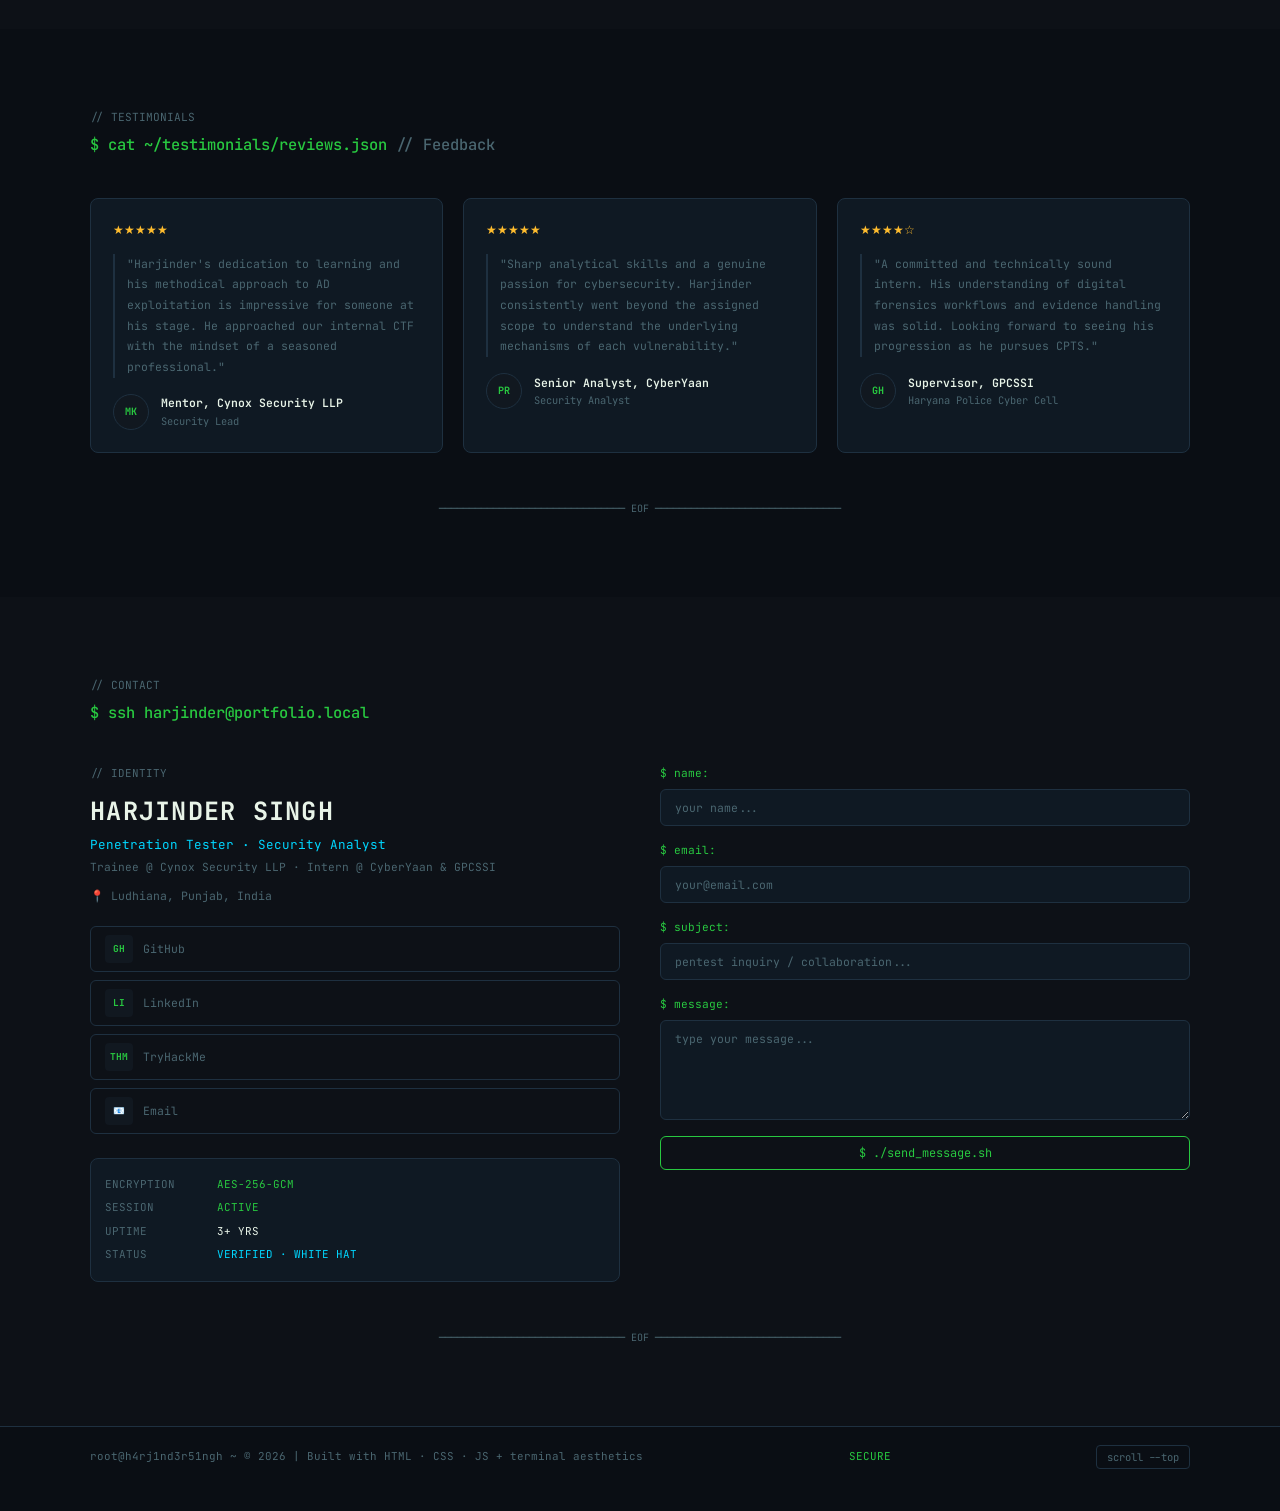
==== commit 9819101d: "Update index.html" ====
--- a/index.html
+++ b/index.html
@@ -642,7 +642,7 @@
         <div class="blog-title">NetExec-CheatSheet</div>
         <p class="blog-excerpt">COMPLETE CHEAT SHEET + OPSEC GUIDE.</p>
         <div class="blog-tags"><span class="tag">#NetExec</span><span class="tag">#Red Team</span><span class="tag">#Windows</span></div>
-        <div class="blog-footer"><span>12 min read</span><a href="./netexec-sheatsheet.html" class="btn-small">./netexec-cheatsheet.html</a></div>
+        <div class="blog-footer"><span>12 min read</span><a href="./netexec-cheatsheet.html" class="btn-small">./netexec-cheatsheet.html</a></div>
       </div>
 
       <div class="blog-card">
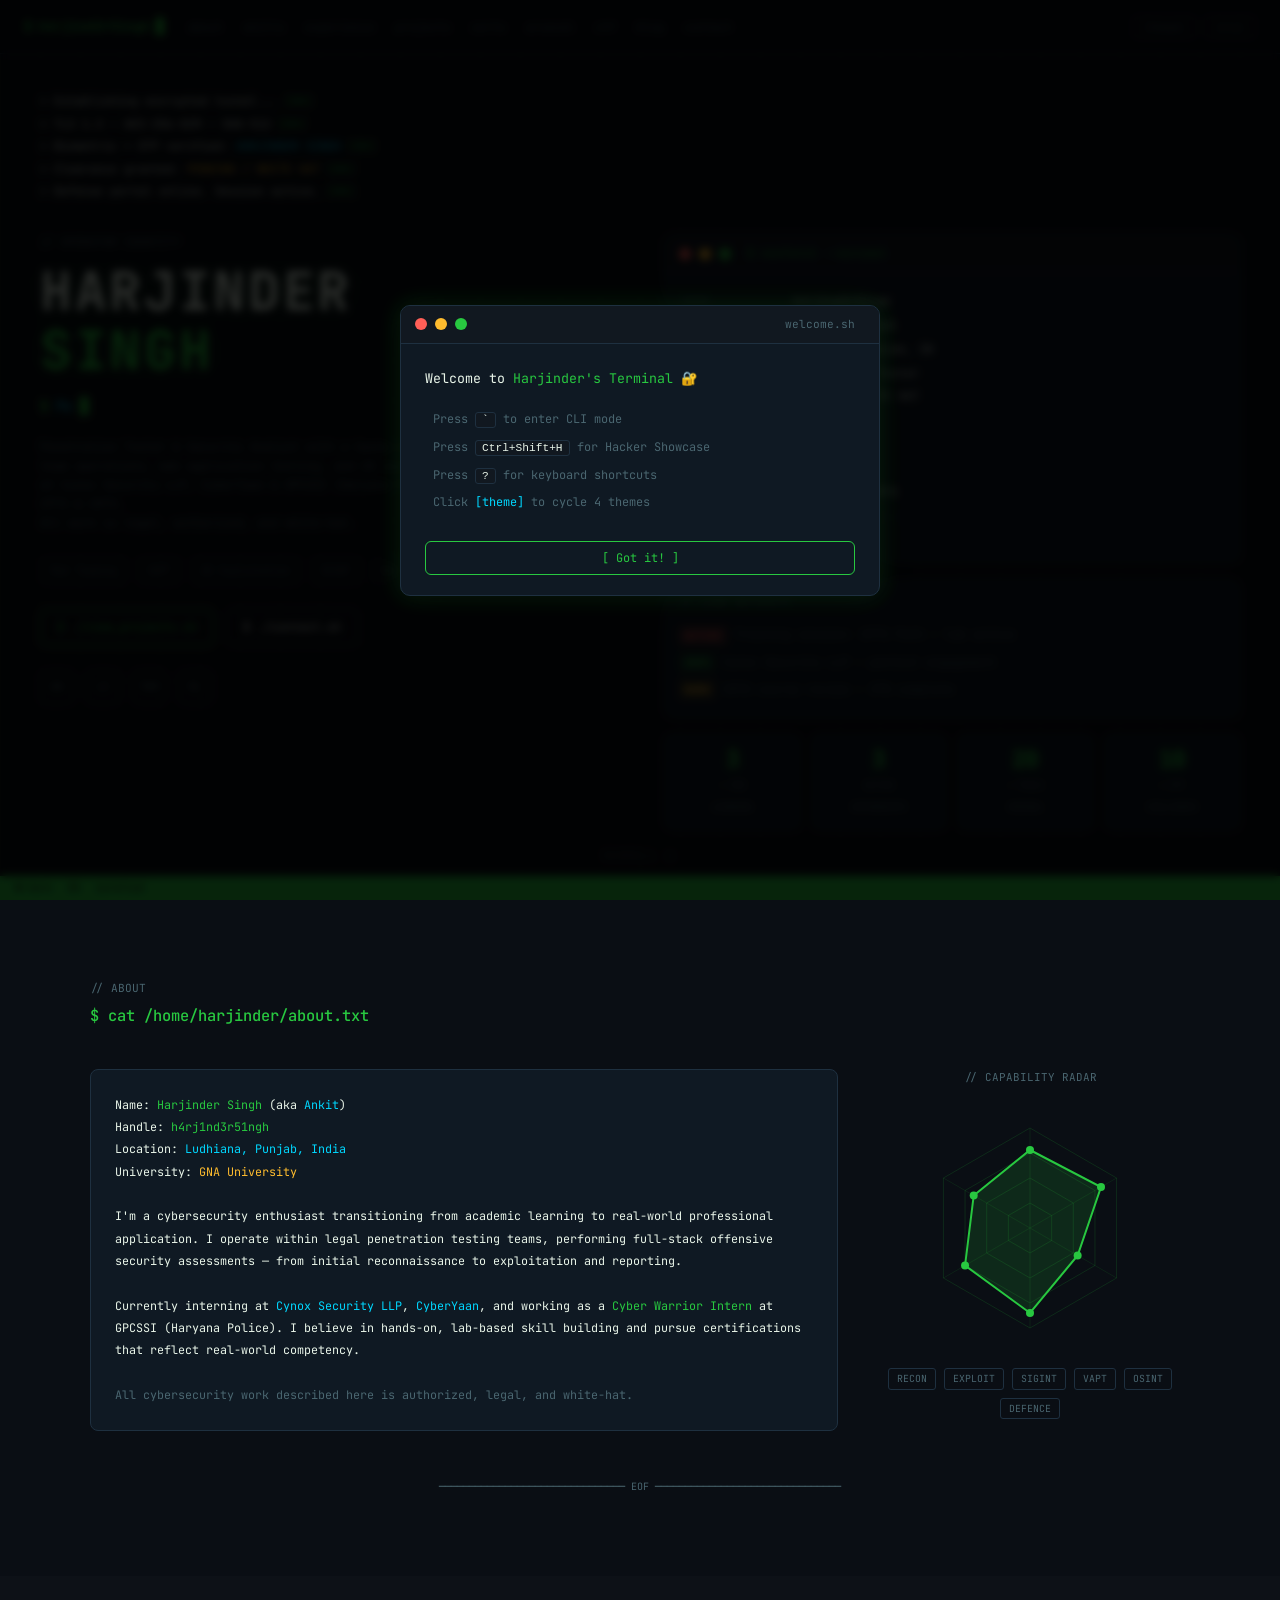
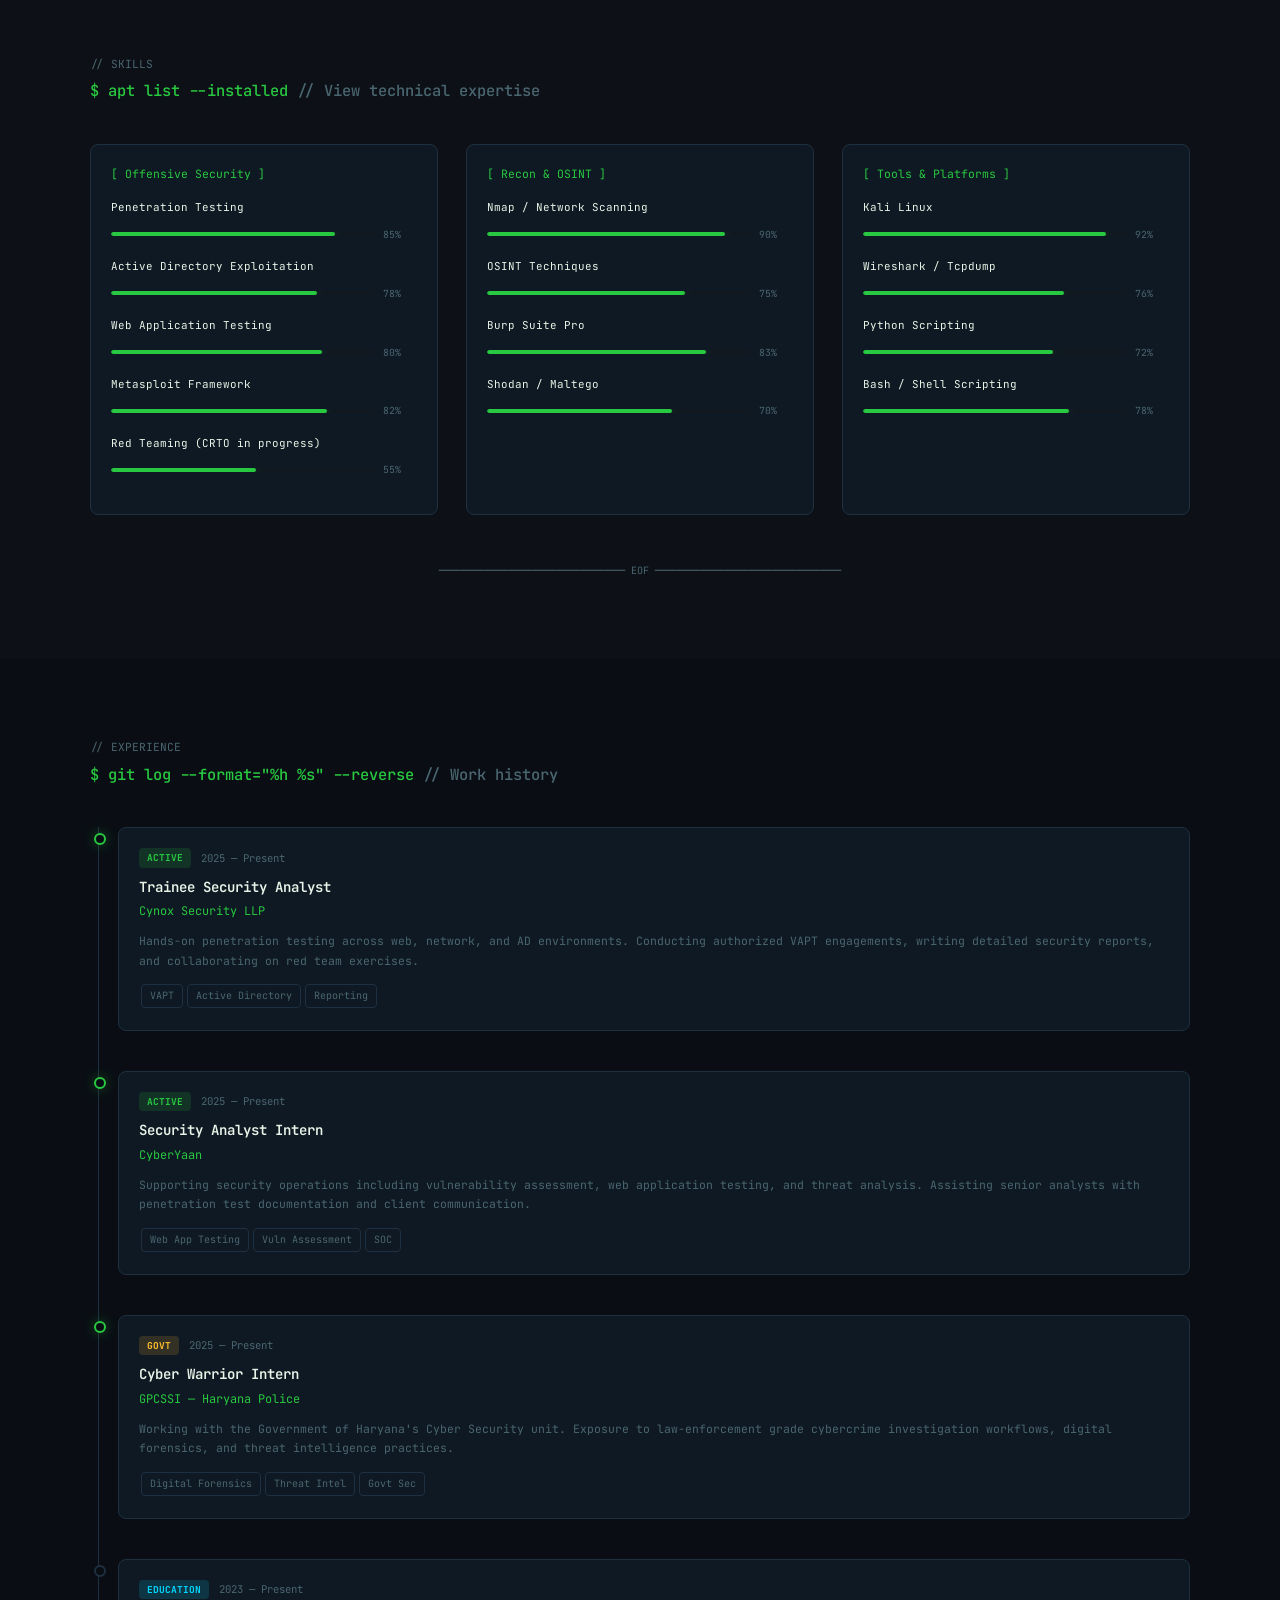
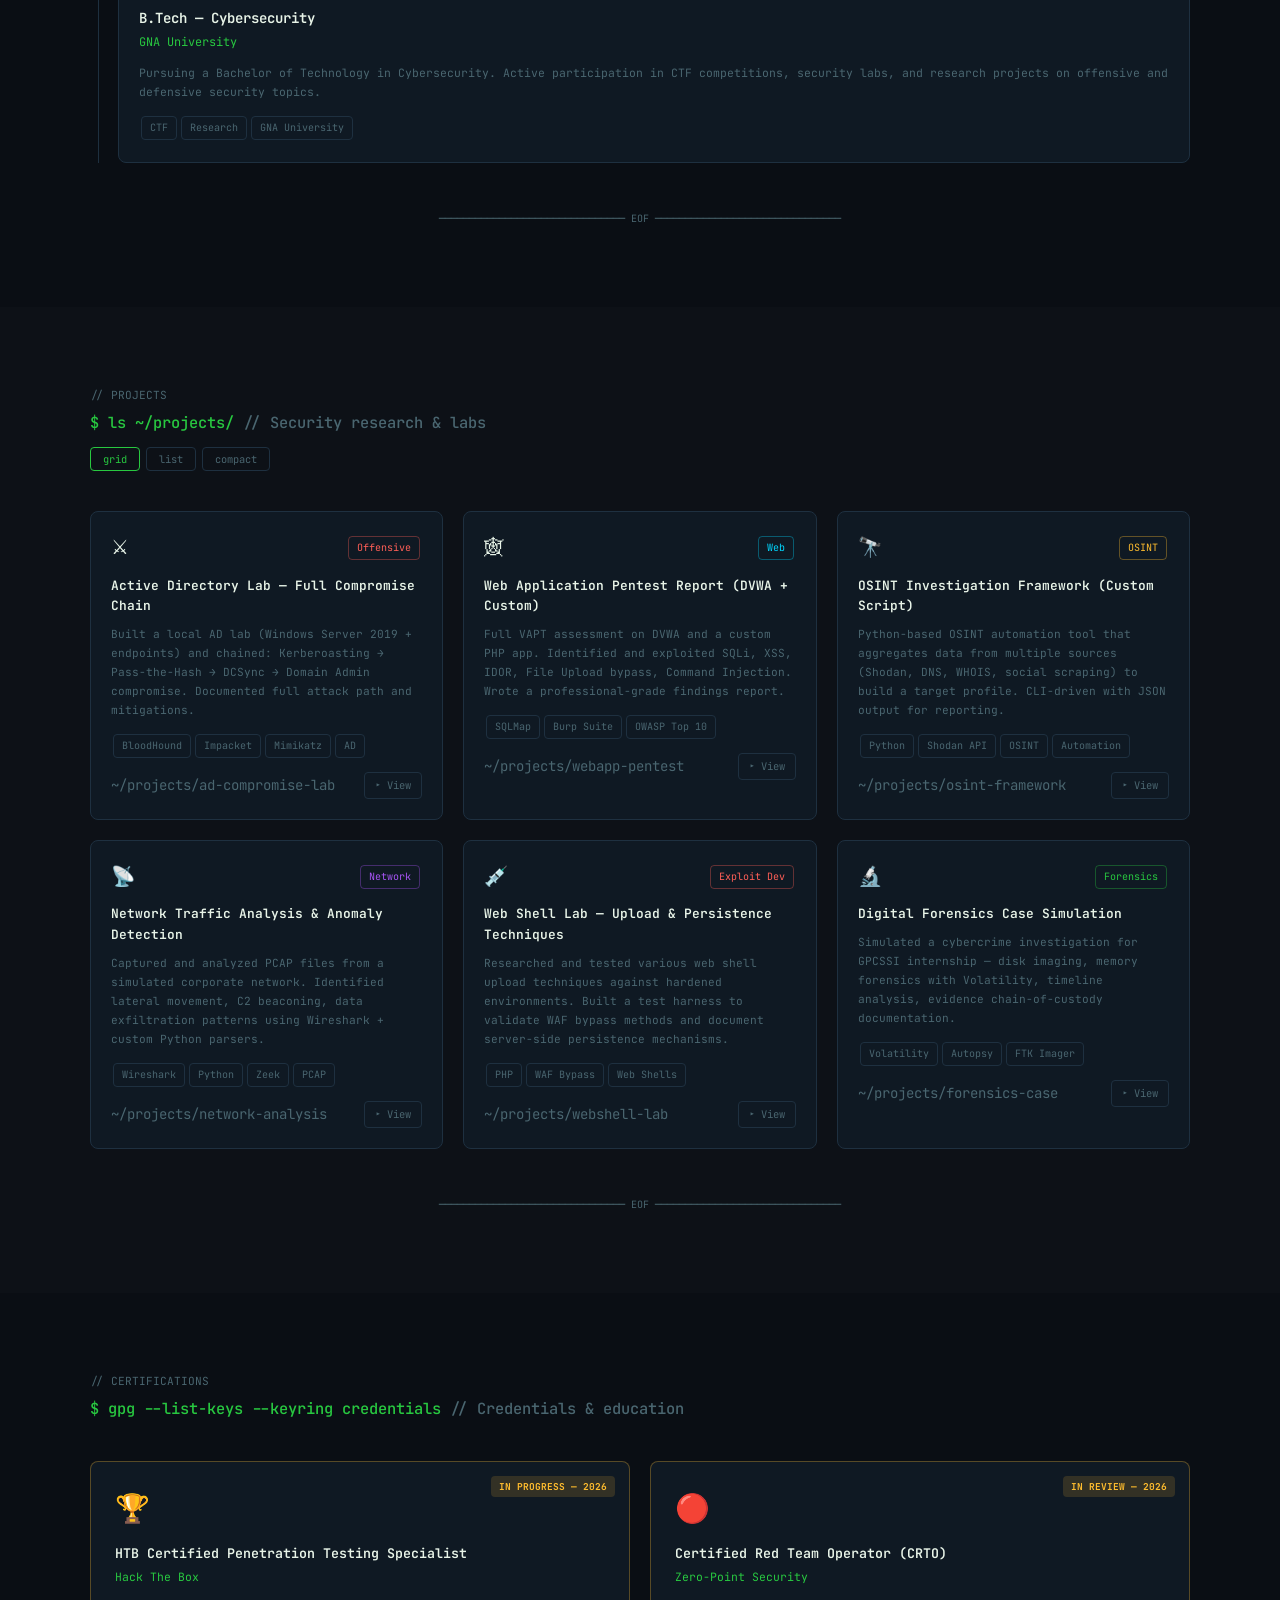
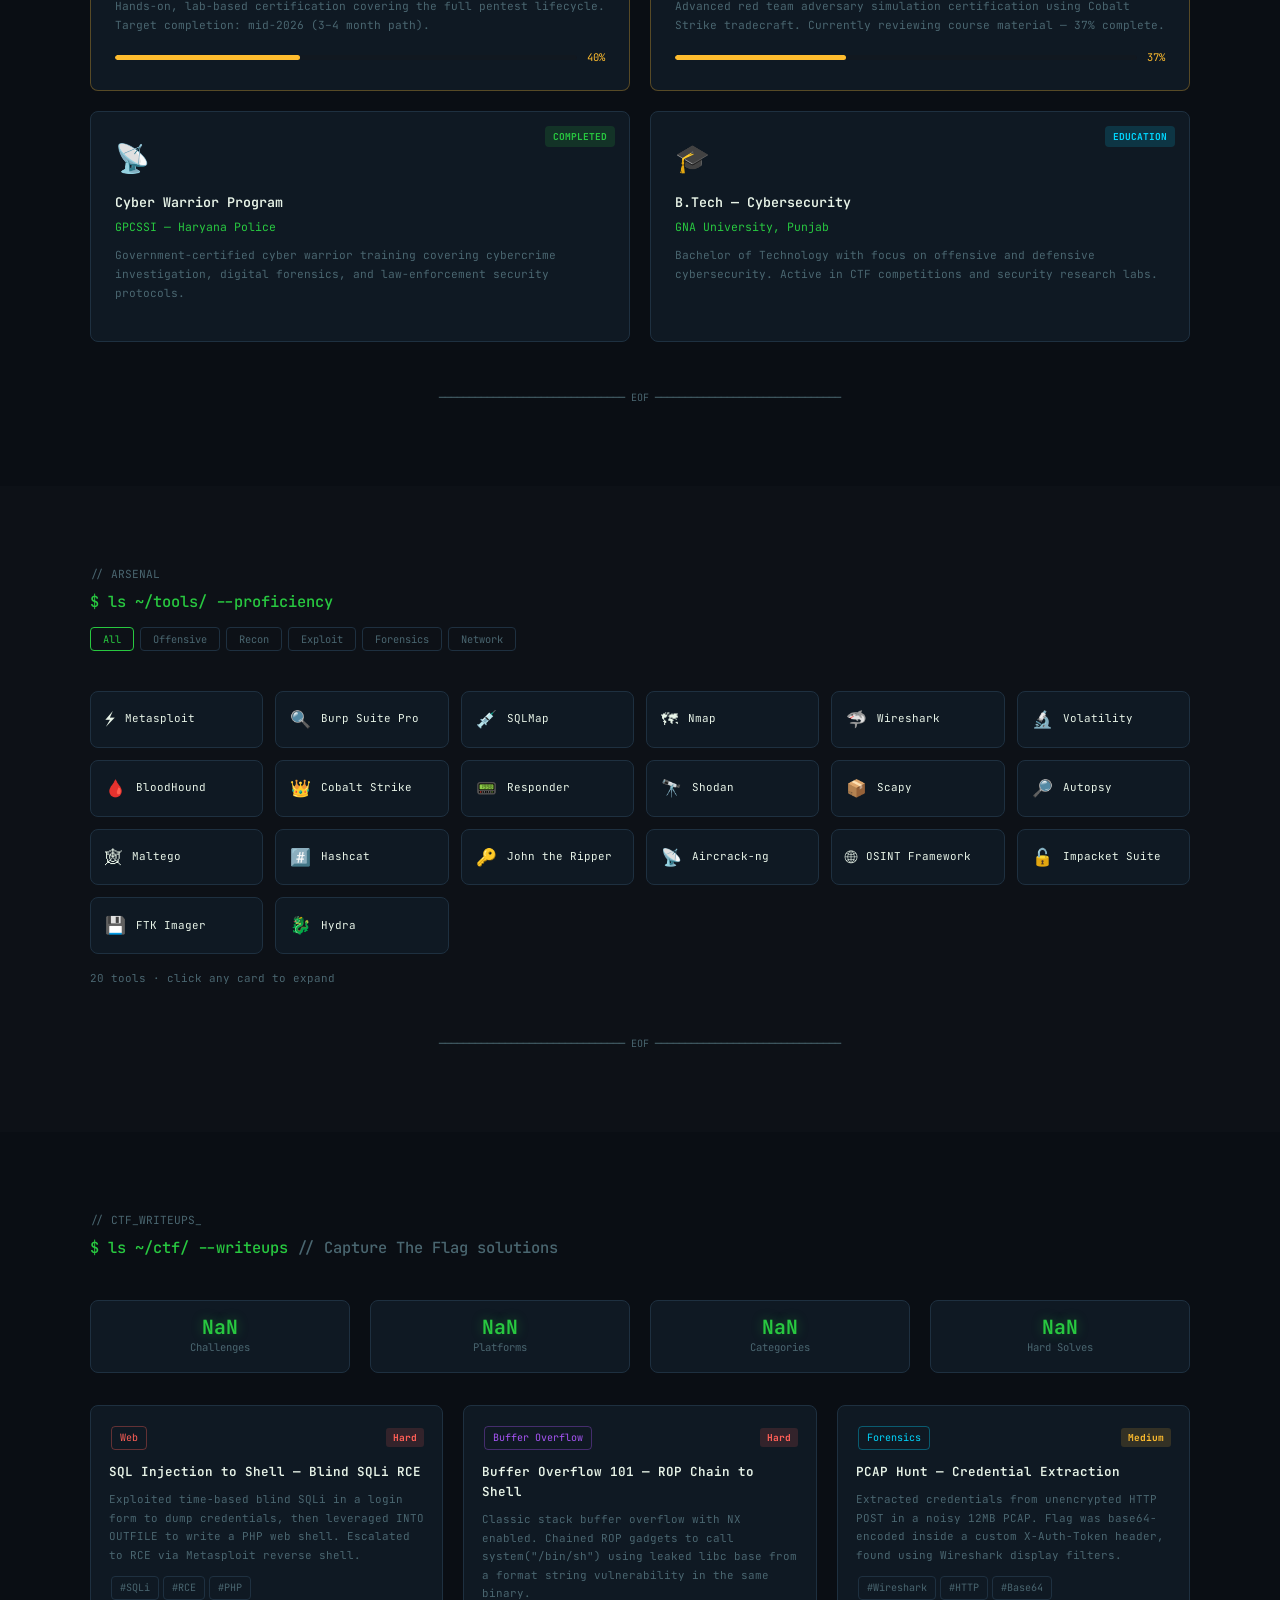
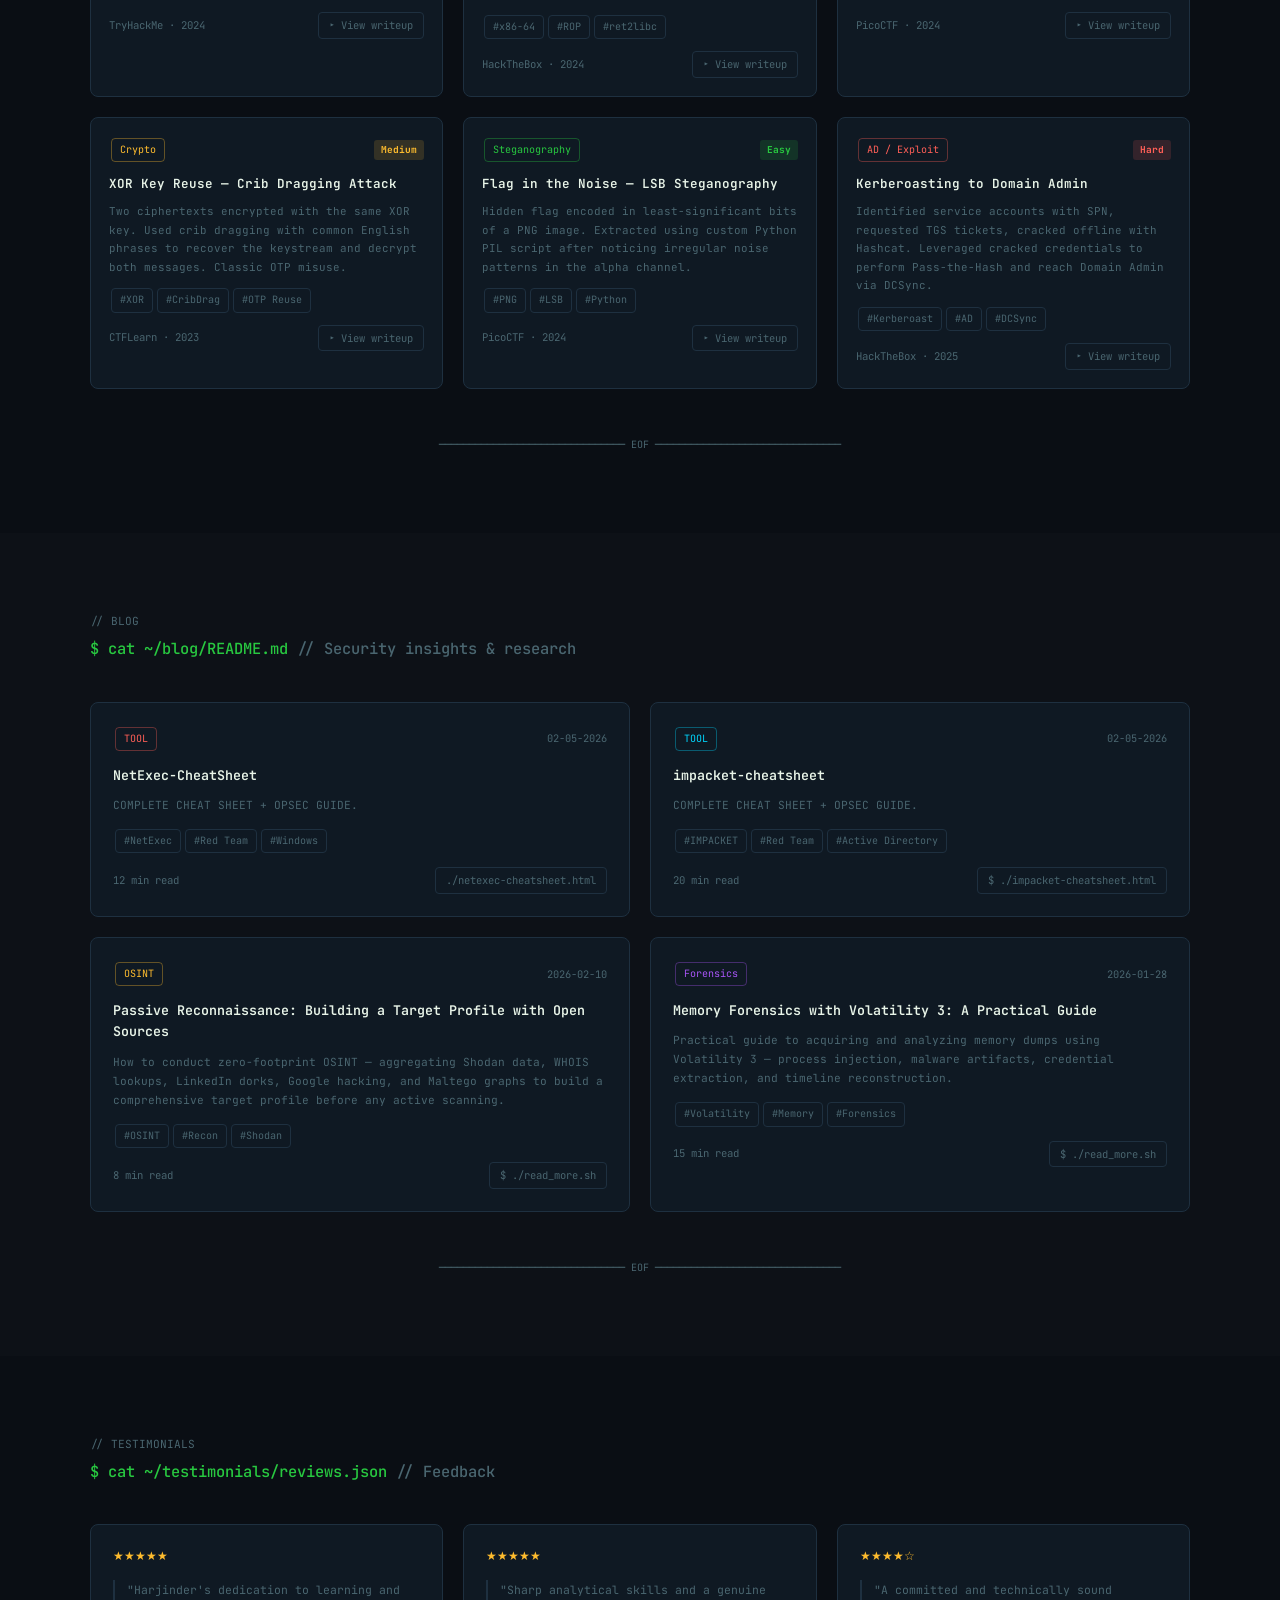
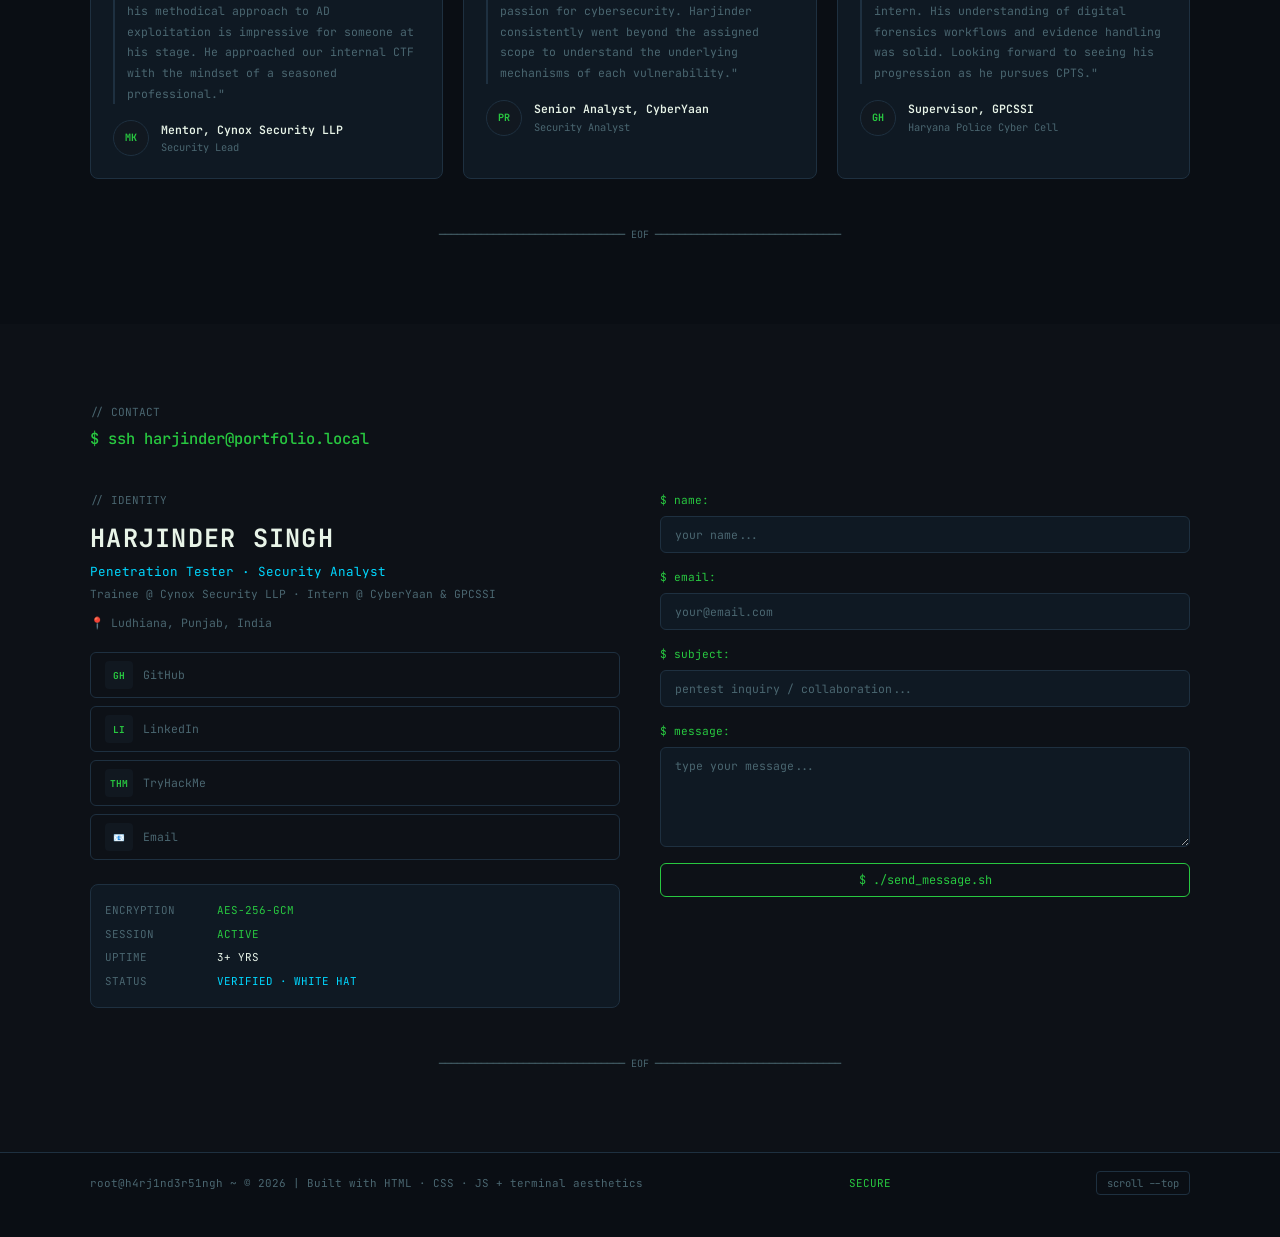
==== commit 8718901b: "Update index.html" ====
--- a/index.html
+++ b/index.html
@@ -637,8 +637,8 @@
     </div>
     <div class="blog-grid">
 
-      <div class="blog-card featured">
-        <div class="blog-meta"><span class="blog-badge featured-badge">FEATURED</span><span class="tag red">Security</span><span class="blog-date">2026-03-01</span></div>
+      <div class="blog-card">
+        <div class="blog-meta"><span class="tag red">TOOL</span><span class="blog-date">02-05-2026</span></div>
         <div class="blog-title">NetExec-CheatSheet</div>
         <p class="blog-excerpt">COMPLETE CHEAT SHEET + OPSEC GUIDE.</p>
         <div class="blog-tags"><span class="tag">#NetExec</span><span class="tag">#Red Team</span><span class="tag">#Windows</span></div>
@@ -646,11 +646,11 @@
       </div>
 
       <div class="blog-card">
-        <div class="blog-meta"><span class="tag cyan">Web Security</span><span class="blog-date">2026-02-20</span></div>
-        <div class="blog-title">OWASP Top 10 in Practice: Real-World Exploitation Examples</div>
-        <p class="blog-excerpt">Walking through each OWASP Top 10 category with real exploitation demos in a lab environment — from SQLi and IDOR to SSRF and Security Misconfiguration.</p>
-        <div class="blog-tags"><span class="tag">#OWASP</span><span class="tag">#VAPT</span><span class="tag">#BurpSuite</span></div>
-        <div class="blog-footer"><span>10 min read</span><a href="#" class="btn-small">$ ./read_more.sh</a></div>
+        <div class="blog-meta"><span class="tag cyan">TOOL</span><span class="blog-date">02-05-2026</span></div>
+        <div class="blog-title">impacket-cheatsheet</div>
+        <p class="blog-excerpt">COMPLETE CHEAT SHEET + OPSEC GUIDE.</p>
+        <div class="blog-tags"><span class="tag">#IMPACKET</span><span class="tag">#Red Team</span><span class="tag">#Active Directory</span></div>
+        <div class="blog-footer"><span>20 min read</span><a href="./impacket-cheatsheet.html" class="btn-small">$ ./impacket-cheatsheet.html</a></div>
       </div>
 
       <div class="blog-card">
